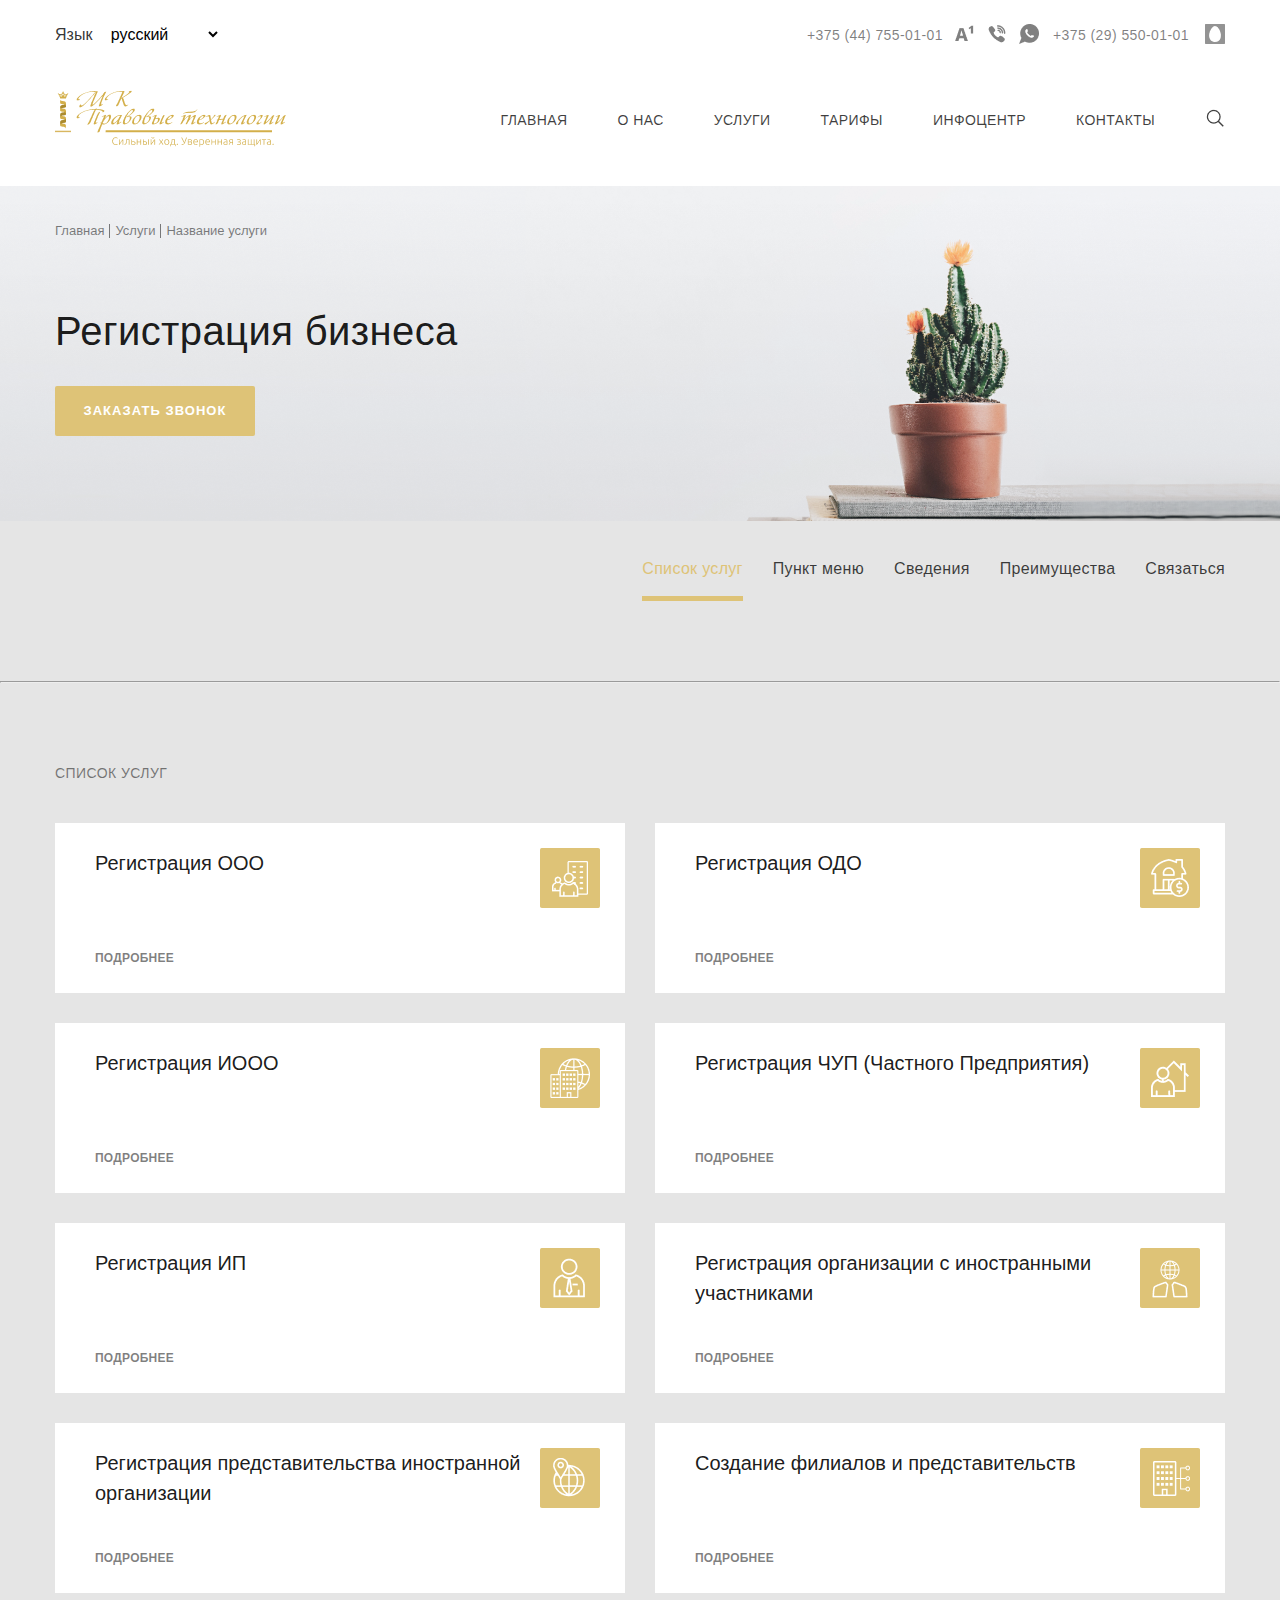
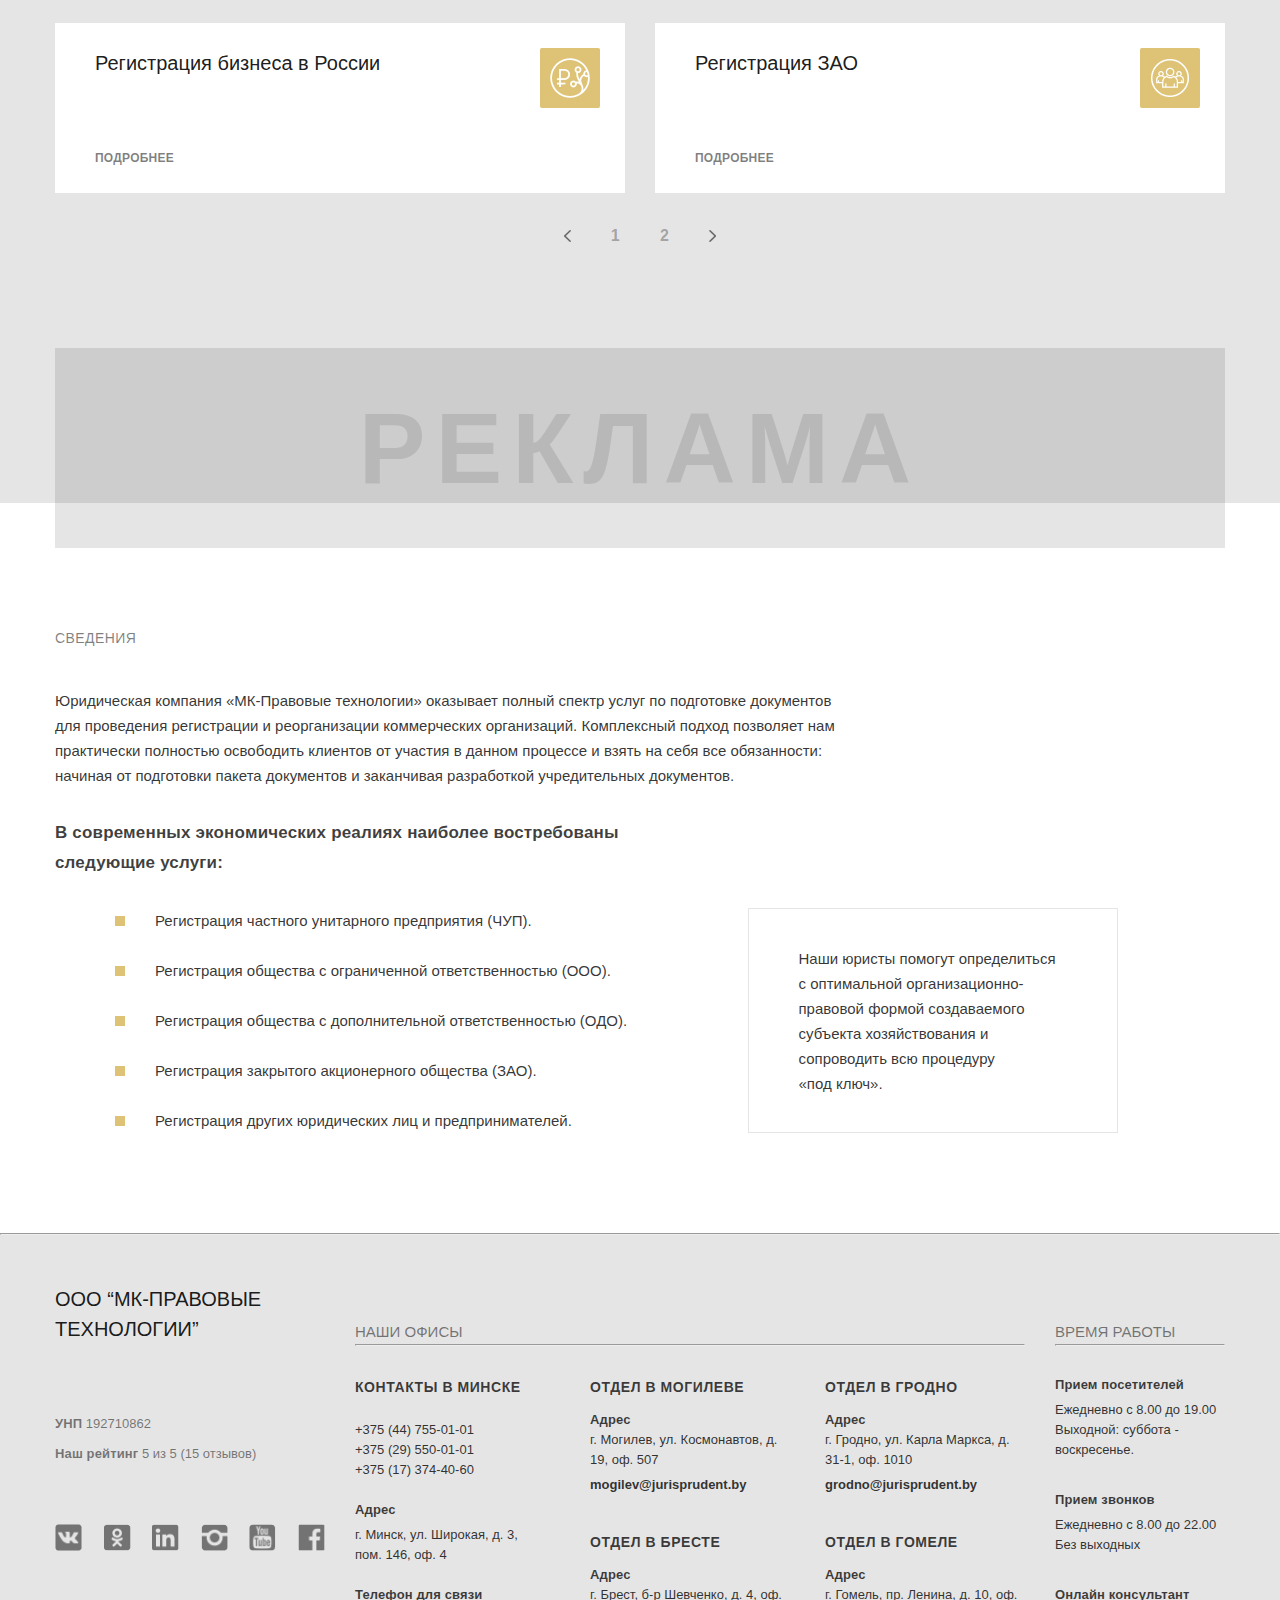
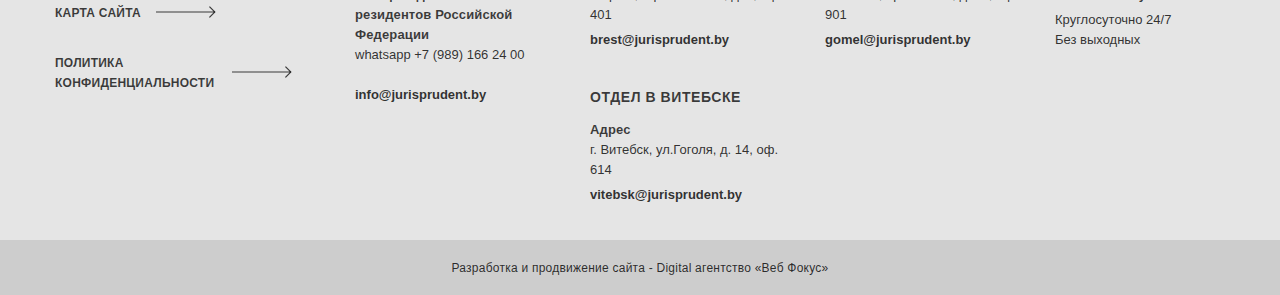
==== business_registration.html @ ceb70138 "feat: add information" ====
<!DOCTYPE html>
<html lang="ru">

<head>
    <meta charset="UTF-8">
    <meta name="viewport" content="width=device-width, initial-scale=1.0">
    <title>Document</title>
    <link rel="stylesheet" href="./styles/style.css">
</head>

<body>
    <header class="header">
        <div class="container">
            <div class="header_links">
                <div class="header_links_language">
                    <label class="label_select_language" for="select_language_list">Язык </label>
                    <select class="select_language_list" id="select_language" name="select_language">
                        <option class="select_language_item" value="russian">русский</option>
                        <option class="select_language_item" value="inglish">английский</option>
                    </select>
                </div>
                <div class="header_links_social">
                    <div class="phone_links first_phone">
                        <a class="phone_links_number" href="tel:+375-44-755-01-01">+375 (44) 755-01-01</a>
                        <a class="phone_links_a1" href="tel:+375-44-755-01-01">
                            <img class="phone_links_img" src="./assets/img/a1.png" alt="A1">
                        </a>
                        <a class="phone_links_viber" href="viber://add?number=+375-44-755-01-01">
                            <img class="phone_links_img" src="./assets/img/viber.png" alt="Viber">
                        </a>
                        <a class="phone_links_whatsapp" href="whatsapp://send?phone=+375-44-755-01-01">
                            <img class="phone_links_img" src="./assets/img/whatsapp.png" alt="WhatsApp">
                        </a>
                    </div>
                    <div class="phone_links second_phone">
                        <a class="phone_links_number" href="tel:+375-29-550-01-01">+375 (29) 550-01-01</a>
                        <a class="phone_links_mts" href="tel:+375-29-550-01-01">
                            <img class="phone_links_img" src="./assets/img/mts.png" alt="mts">
                        </a>
                    </div>
                </div>
            </div>
            <div class="header_menu">
                <div class="header_menu_logo">
                    <img src="./assets/img/logo.png" alt="MK Правовые технологии. Сильный уход. Уверенная защита">
                </div>
                <div class="header_menu_links">
                    <ul class="header_menu_list">
                        <li class="header_menu_item">
                            <a href="#">главная</a>
                        </li>
                        <li class="header_menu_item">
                            <a href="#">о нас</a>
                        </li>
                        <li class="header_menu_item">
                            <a href="#">услуги</a>
                        </li>
                        <li class="header_menu_item">
                            <a href="#">тарифы</a>
                        </li>
                        <li class="header_menu_item">
                            <a href="#">инфоцентр</a>
                        </li>
                        <li class="header_menu_item">
                            <a href="#">контакты</a>
                        </li>
                        <li class="header_menu_item" id="search">
                            <img src="./assets/img/search.png" alt="search">
                        </li>
                    </ul>
                </div>
            </div>
        </div>
    </header> <!-- /header -->

    <div class="main">
        <div class="container">
            <ul class="breadcrumb_list">
                <li class="breadcrumb_item">
                    Главная
                </li>
                <li class="breadcrumb_item">
                    Услуги
                </li>
                <li class="breadcrumb_item">
                    Название услуги
                </li>
            </ul>
            <h2 class="main_head">
                Регистрация бизнеса
            </h2>
            <button class="main_button">
                Заказать звонок
            </button>
        </div> <!-- /container -->
    </div> <!-- /main -->

    <div class="container">
        <ul class="nav_list">
            <li class="nav_item nav_item_active">Список услуг</li>
            <li class="nav_item">Пункт меню</li>
            <li class="nav_item">Сведения</li>
            <li class="nav_item">Преимущества</li>
            <li class="nav_item">Связаться</li>
        </ul>
    </div> <!-- /container -->

    <hr class="nav_line">

    <div class="container">
        <div class="registration_services">
            <h5 class="registration_services_head">список услуг</h5>
            <div class="registration_services_pages">
                <div class="registration_services_page">
                    <div class="registration_services_card">
                        <div class="registration_services_card_info">
                            <h5 class="registration_services_card_name">Регистрация ООО</h5>
                            <a class="registration_services_card_link" href="#">Подробнее</a>
                        </div>
                        <div class="registration_services_card_img">
                            <img src="./assets/img/registration_ooo.png" alt="LLC registration">
                        </div>
                    </div>

                    <div class="registration_services_card">
                        <div class="registration_services_card_info">
                            <h5 class="registration_services_card_name">Регистрация ОДО</h5>
                            <a class="registration_services_card_link" href="#">Подробнее</a>
                        </div>
                        <div class="registration_services_card_img">
                            <img src="./assets/img/registration_odo.png" alt="Registration of ALC">
                        </div>
                    </div>

                    <div class="registration_services_card">
                        <div class="registration_services_card_info">
                            <h5 class="registration_services_card_name">Регистрация ИООО</h5>
                            <a class="registration_services_card_link" href="#">Подробнее</a>
                        </div>
                        <div class="registration_services_card_img">
                            <img src="./assets/img/registration_iooo.png" alt="Registration of PSI">
                        </div>
                    </div>

                    <div class="registration_services_card">
                        <div class="registration_services_card_info">
                            <h5 class="registration_services_card_name">Регистрация ЧУП (Частного Предприятия)</h5>
                            <a class="registration_services_card_link" href="#">Подробнее</a>
                        </div>
                        <div class="registration_services_card_img">
                            <img src="./assets/img/registration_chup.png"
                                alt="Registration of a private unitary enterprise">
                        </div>
                    </div>

                    <div class="registration_services_card">
                        <div class="registration_services_card_info">
                            <h5 class="registration_services_card_name">Регистрация ИП</h5>
                            <a class="registration_services_card_link" href="#">Подробнее</a>
                        </div>
                        <div class="registration_services_card_img">
                            <img src="./assets/img/registration_ip.png" alt="IP registration">
                        </div>
                    </div>

                    <div class="registration_services_card">
                        <div class="registration_services_card_info">
                            <h5 class="registration_services_card_name">Регистрация организации с иностранными
                                участниками</h5>
                            <a class="registration_services_card_link" href="#">Подробнее</a>
                        </div>
                        <div class="registration_services_card_img">
                            <img src="./assets/img/registration_oiu.png"
                                alt="Registration of an organization with foreign participants">
                        </div>
                    </div>

                    <div class="registration_services_card">
                        <div class="registration_services_card_info">
                            <h5 class="registration_services_card_name">Регистрация представительства иностранной
                                организации</h5>
                            <a class="registration_services_card_link" href="#">Подробнее</a>
                        </div>
                        <div class="registration_services_card_img">
                            <img src="./assets/img/registration_pio.png"
                                alt="Registration of a representative office of a foreign organization">
                        </div>
                    </div>

                    <div class="registration_services_card">
                        <div class="registration_services_card_info">
                            <h5 class="registration_services_card_name">Создание филиалов и представительств</h5>
                            <a class="registration_services_card_link" href="#">Подробнее</a>
                        </div>
                        <div class="registration_services_card_img">
                            <img src="./assets/img/registration_fp.png"
                                alt="Creation of branches and representative offices">
                        </div>
                    </div>

                    <div class="registration_services_card">
                        <div class="registration_services_card_info">
                            <h5 class="registration_services_card_name">Регистрация бизнеса в России</h5>
                            <a class="registration_services_card_link" href="#">Подробнее</a>
                        </div>
                        <div class="registration_services_card_img">
                            <img src="./assets/img/registration_br.png" alt="Business registration in Russia">
                        </div>
                    </div>

                    <div class="registration_services_card">
                        <div class="registration_services_card_info">
                            <h5 class="registration_services_card_name">Регистрация ЗАО</h5>
                            <a class="registration_services_card_link" href="#">Подробнее</a>
                        </div>
                        <div class="registration_services_card_img">
                            <img src="./assets/img/registration_zao.png" alt="Registration of JSC">
                        </div>
                    </div>
                </div> <!-- /registration_services_page -->
            </div> <!-- /registration_services_pages -->

            <div class="registration_services_page_numbers">
                <div class="registration_services_page_arrow_left"></div>
                <ul class="registration_services_page_numbers_list">
                    <li class="registration_services_page_numbers_item">1</li>
                    <li class="registration_services_page_numbers_item">2</li>
                </ul>
                <div class="registration_services_page_arrow_right"></div>
            </div>
        </div> <!-- /registration_services -->

        <div class="commercial">
            Реклама
        </div>
    </div> <!-- /container -->

    <div class="information">
        <div class="container">
            <h5 class="information_head">Сведения</h5>
            <p class="information_text">
                Юридическая компания «МК-Правовые технологии» оказывает полный спектр услуг по подготовке документов для
                проведения регистрации и реорганизации коммерческих организаций. Комплексный подход позволяет нам
                практически полностью освободить клиентов от участия в данном процессе и взять на себя все обязанности:
                начиная от подготовки пакета документов и заканчивая разработкой учредительных документов.
            </p>

            <div class="information_info">
                <div class="information_services">
                    <h5 class="information_services_head">
                        В современных экономических реалиях наиболее востребованы следующие услуги:
                    </h5>
                    <ul class="information_services_list">
                        <li class="information_services_item">
                            Регистрация частного унитарного предприятия (ЧУП).
                        </li>
                        <li class="information_services_item">
                            Регистрация общества с ограниченной ответственностью (ООО).
                        </li>
                        <li class="information_services_item">
                            Регистрация общества с дополнительной ответственностью (ОДО).
                        </li>
                        <li class="information_services_item">
                            Регистрация закрытого акционерного общества (ЗАО).
                        </li>
                        <li class="information_services_item">
                            Регистрация других юридических лиц и предпринимателей.
                        </li>
                    </ul>
                </div>
                <div class="information_card">
                    <div class="information_card_border">
                        <p class="information_card_text">
                            Наши юристы помогут определиться с оптимальной организационно-
                            правовой формой создаваемого субъекта хозяйствования и сопроводить всю процедуру
                            «под&nbsp;ключ».
                        </p>
                    </div>
                </div>
            </div>

        </div> <!-- /container -->
    </div> <!-- /information -->











    <hr class="footer_line">

    <div class="container">
        <footer class="footer">
            <div class="footer_links">
                <h5 class="footer_links_head">ООО “МК-ПРАВОВЫЕ ТЕХНОЛОГИИ”</h5>
                <p class="footer_links_unp">
                    <span class="footer_links_unp_bold"><b>УНП</b></span>
                    192710862
                </p>
                <p class="footer_links_rating">
                    <span class="footer_links_rating_bold"><b>Наш рейтинг</b></span>
                    5 из 5 (15 отзывов)
                </p>
                <div class="footer_links_social">
                    <a class="footer_social_link" href="#">
                        <img src="./assets/img/vk.png" alt="VK.com">
                    </a>
                    <a class="footer_social_link" href="#">
                        <img src="./assets/img/odnokl.png" alt="OK.ru">
                    </a>
                    <a class="footer_social_link" href="#">
                        <img src="./assets/img/in.png" alt="linkedin.com">
                    </a>
                    <a class="footer_social_link" href="#">
                        <img src="./assets/img/instagr.png" alt="instagram.com">
                    </a>
                    <a class="footer_social_link" href="#">
                        <img src="./assets/img/youtube.png" alt="youtube.com">
                    </a>
                    <a class="footer_social_link" href="#">
                        <img src="./assets/img/facebook.png" alt="facebook.com">
                    </a>
                </div>
                <a class="footer_links_map">
                    <p class="footer_links_map_text">
                        <b>Карта сайта</b>
                    </p>
                    <div class="footer_links_map_arrow">
                        <img src="./assets/img/arrow.png" alt="arrow">
                    </div>
                </a>
                <a class="footer_links_politics">
                    <p class="footer_links_politics_text">
                        <b>Политика конфиденциальности</b>
                    </p>
                    <div class="footer_links_politics_arrow">
                        <img src="./assets/img/arrow.png" alt="arrow">
                    </div>
                </a>
            </div>

            <div class="footer_office">
                <h5 class="footer_office_head">
                    Наши офисы
                </h5>
                <hr class="footer_office_line">
                <div class="footer_offices">
                    <div class="footer_office_main">
                        <p class="footer_office_main_contact">
                            <b>Контакты в Минске</b>
                        </p>
                        <p class="footer_office_main_phone">
                            +375 (44) 755-01-01
                        </p>
                        <p class="footer_office_main_phone">
                            +375 (29) 550-01-01
                        </p>
                        <p class="footer_office_main_phone">
                            +375 (17) 374-40-60
                        </p>
                        <p class="footer_office_address_name">
                            <b>Адрес</b>
                        </p>
                        <p class="footer_office_address">
                            г. Минск, ул. Широкая, д. 3, пом. 146, оф. 4
                        </p>
                        <p class="footer_office_phone_for_residents">
                            <b>Телефон для связи резидентов Российской Федерации</b>
                        </p>
                        <p class="footer_office_phone_for_residents_number">
                            whatsapp +7 (989) 166 24 00
                        </p>
                        <p class="footer_office_email">
                            <b>info@jurisprudent.by</b>
                        </p>
                    </div>

                    <div class="footer_office_secondary_column">
                        <div class="footer_office_secondary_card">
                            <h5 class="footer_office_secondary_name">
                                <b>Отдел в Могилеве</b>
                            </h5>
                            <p class="footer_office_secondary_address_name">
                                <b>Адрес</b>
                            </p>
                            <p class="footer_office_secondary_address">
                                г. Могилев, ул. Космонавтов, д. 19, оф. 507
                            </p>
                            <p class="footer_office_secondary_email">
                                <b>mogilev@jurisprudent.by</b>
                            </p>
                        </div>

                        <div class="footer_office_secondary_card">
                            <h5 class="footer_office_secondary_name">
                                <b>Отдел в Бресте</b>
                            </h5>
                            <p class="footer_office_secondary_address_name">
                                <b>Адрес</b>
                            </p>
                            <p class="footer_office_secondary_address">
                                г. Брест, б-р Шевченко, д. 4, оф. 401
                            </p>
                            <p class="footer_office_secondary_email">
                                <b>brest@jurisprudent.by</b>
                            </p>
                        </div>

                        <div class="footer_office_secondary_card">
                            <h5 class="footer_office_secondary_name">
                                <b>Отдел в Витебске</b>
                            </h5>
                            <p class="footer_office_secondary_address_name">
                                <b>Адрес</b>
                            </p>
                            <p class="footer_office_secondary_address">
                                г. Витебск, ул.Гоголя, д. 14, оф. 614
                            </p>
                            <p class="footer_office_secondary_email">
                                <b>vitebsk@jurisprudent.by</b>
                            </p>
                        </div>
                    </div>

                    <div class="footer_office_secondary_column">
                        <div class="footer_office_secondary_card">
                            <h5 class="footer_office_secondary_name">
                                <b>Отдел в Гродно</b>
                            </h5>
                            <p class="footer_office_secondary_address_name">
                                <b>Адрес</b>
                            </p>
                            <p class="footer_office_secondary_address">
                                г. Гродно, ул. Карла Маркса, д. 31-1, оф. 1010
                            </p>
                            <p class="footer_office_secondary_email">
                                <b>grodno@jurisprudent.by</b>
                            </p>
                        </div>

                        <div class="footer_office_secondary_card">
                            <h5 class="footer_office_secondary_name">
                                <b>Отдел в Гомеле</b>
                            </h5>
                            <p class="footer_office_secondary_address_name">
                                <b>Адрес</b>
                            </p>
                            <p class="footer_office_secondary_address">
                                г. Гомель, пр. Ленина, д. 10, оф. 901
                            </p>
                            <p class="footer_office_secondary_email">
                                <b>gomel@jurisprudent.by</b>
                            </p>
                        </div>
                    </div>
                </div>
            </div>

            <div class="footer_time">
                <h5 class="footer_time_head">
                    Время работы
                </h5>
                <hr class="footer_time_line">

                <div class="footer_time_card">
                    <p class="footer_time_heading">
                        <b>Прием посетителей</b>
                    </p>
                    <p class="footer_time_text">
                        Ежедневно с 8.00 до 19.00
                    </p>
                    <p class="footer_time_text">
                        Выходной: суббота - воскресенье.
                    </p>
                </div>


                <div class="footer_time_card">
                    <p class="footer_time_heading">
                        <b>Прием звонков</b>
                    </p>
                    <p class="footer_time_text">
                        Ежедневно с 8.00 до 22.00
                    </p>
                    <p class="footer_time_text">
                        Без выходных
                    </p>
                </div>


                <div class="footer_time_card">
                    <p class="footer_time_heading">
                        <b>Онлайн консультант</b>
                    </p>
                    <p class="footer_time_text">
                        Круглосуточно 24/7
                    </p>
                    <p class="footer_time_text">
                        Без выходных
                    </p>
                </div>

            </div>
        </footer> <!-- /footer -->
    </div> <!-- /container -->

    <div class="banner">
        <h5 class="banner_text">
            Разработка и продвижение сайта - Digital агентство «Веб Фокус»
        </h5>
    </div>



</body>

</html>
---- styles/style.css ----
@use './font';
* {
  -webkit-box-sizing: border-box;
          box-sizing: border-box;
  margin: 0;
  padding: 0;
}

html,
body {
  position: relative;
  width: 100%;
  height: 100%;
  margin: 0;
  padding: 0;
  font-size: 10px;
  font-family: "Lato_Regular", sans-serif;
  color: rgba(0, 0, 0, 0.8);
  background-color: #E5E5E5;
}

button {
  border-radius: 2px;
  border: 0;
  outline: 0;
  text-transform: uppercase;
  cursor: pointer;
}

.container {
  position: relative;
  max-width: 1170px;
  width: 100%;
  margin: 0 auto;
}

.header {
  display: -webkit-box;
  display: -ms-flexbox;
  display: flex;
  width: 100%;
  padding: 15px 0;
  -ms-flex-wrap: wrap;
      flex-wrap: wrap;
  background-color: #FFFFFF;
}

.header_links,
.header_menu {
  display: -webkit-box;
  display: -ms-flexbox;
  display: flex;
  width: 100%;
  -webkit-box-align: center;
      -ms-flex-align: center;
          align-items: center;
  -webkit-box-pack: justify;
      -ms-flex-pack: justify;
          justify-content: space-between;
}

.header_links {
  margin-bottom: 35px;
}

.header_menu {
  margin-bottom: 20px;
}

.header_links_language {
  font-family: "Source_Sans_Pro_Light", sans-serif;
  font-size: 16px;
  font-style: normal;
  font-weight: 300;
  line-height: 20px;
  letter-spacing: 0em;
  text-align: left;
}

.select_language_list,
.select_language_item {
  padding: 10px;
  font-family: "Source_Sans_Pro_Regular", sans-serif;
  font-size: 16px;
  font-style: normal;
  font-weight: 400;
  line-height: 20px;
  letter-spacing: 0em;
  text-align: left;
  border: 0;
  outline: 0;
  background-color: transparent;
}

.header_links_social,
.phone_links {
  display: -webkit-box;
  display: -ms-flexbox;
  display: flex;
  -webkit-box-align: center;
      -ms-flex-align: center;
          align-items: center;
}

.first_phone {
  width: 232px;
  display: -webkit-box;
  display: -ms-flexbox;
  display: flex;
  -webkit-box-orient: horizontal;
  -webkit-box-direction: normal;
      -ms-flex-direction: row;
          flex-direction: row;
  -webkit-box-align: center;
      -ms-flex-align: center;
          align-items: center;
  -webkit-box-pack: justify;
      -ms-flex-pack: justify;
          justify-content: space-between;
  margin-right: 14px;
}

.second_phone {
  display: -webkit-box;
  display: -ms-flexbox;
  display: flex;
  -webkit-box-orient: horizontal;
  -webkit-box-direction: normal;
      -ms-flex-direction: row;
          flex-direction: row;
  width: 172px;
  -webkit-box-align: center;
      -ms-flex-align: center;
          align-items: center;
  -webkit-box-pack: justify;
      -ms-flex-pack: justify;
          justify-content: space-between;
}

.phone_links_number {
  font-family: "Commissioner_Regular", sans-serif;
  font-size: 14px;
  font-style: normal;
  font-weight: 400;
  line-height: 20px;
  letter-spacing: 0.03em;
  text-align: center;
  color: rgba(0, 0, 0, 0.5);
  text-decoration: none;
}

.header_menu_list {
  display: -webkit-box;
  display: -ms-flexbox;
  display: flex;
  -webkit-box-align: center;
      -ms-flex-align: center;
          align-items: center;
}

.header_menu_item {
  margin-left: 50px;
  list-style-type: none;
  font-family: "Commissioner_Regular", sans-serif;
  font-size: 14px;
  font-style: normal;
  font-weight: 500;
  line-height: 20px;
  letter-spacing: 0.03em;
  text-align: left;
  text-transform: uppercase;
  color: rgba(0, 0, 0, 0.75);
  cursor: pointer;
}

.header_menu_item a {
  color: rgba(0, 0, 0, 0.75);
  text-decoration: none;
}

.main_slider {
  position: absolute;
  width: 100%;
  height: 650px;
  left: 0px;
  top: 150px;
  background-image: url("./../assets/img/slide_1.png");
  background-position: center center;
  background-repeat: no-repeat no-repeat;
  background-size: auto;
}

.main_slider .container {
  height: 100%;
}

.main_slider_content {
  display: -webkit-box;
  display: -ms-flexbox;
  display: flex;
  width: 50%;
  height: 100%;
  margin-top: -43px;
  -webkit-box-orient: vertical;
  -webkit-box-direction: normal;
      -ms-flex-direction: column;
          flex-direction: column;
  -ms-flex-item-align: self-start;
      align-self: self-start;
  -webkit-box-align: start;
      -ms-flex-align: start;
          align-items: flex-start;
  -webkit-box-pack: center;
      -ms-flex-pack: center;
          justify-content: center;
}

.main_slider_head {
  margin-bottom: 20px;
  font-family: "Commissioner_Regular", sans-serif;
  font-size: 40px;
  font-style: normal;
  font-weight: 400;
  line-height: 50px;
  letter-spacing: 0.01em;
  text-align: left;
  color: rgba(0, 0, 0, 0.9);
}

.main_slider_title {
  margin-bottom: 50px;
  font-family: "Lato_Light", sans-serif;
  font-size: 15px;
  font-style: normal;
  font-weight: 300;
  line-height: 25px;
  letter-spacing: 0em;
  text-align: left;
  color: rgba(0, 0, 0, 0.8);
}

.main_slider_button {
  width: 200px;
  height: 45px;
  font-family: "Commissioner_Bold", sans-serif;
  font-size: 13px;
  font-style: normal;
  font-weight: 700;
  line-height: 30px;
  letter-spacing: 0.08em;
  text-align: center;
  color: #FFFFFF;
  text-transform: uppercase;
  border-radius: 2px;
  border: 0;
  outline: 0;
  background-color: #DEC377;
  cursor: pointer;
}

.main_slider_arrow_left {
  position: absolute;
  top: auto;
  right: auto;
  bottom: 121px;
  left: 24px;
}

.main_slider_arrow_right {
  position: absolute;
  top: auto;
  right: auto;
  bottom: 121px;
  left: 85px;
}

.features {
  display: -webkit-box;
  display: -ms-flexbox;
  display: flex;
  margin-top: 560px;
  -webkit-box-pack: justify;
      -ms-flex-pack: justify;
          justify-content: space-between;
}

.features_card {
  display: -webkit-box;
  display: -ms-flexbox;
  display: flex;
  width: 270px;
  height: 285px;
  margin: 30px 0px;
  padding: 40px 0px 0px 0px;
  -webkit-box-orient: vertical;
  -webkit-box-direction: normal;
      -ms-flex-direction: column;
          flex-direction: column;
  -webkit-box-align: center;
      -ms-flex-align: center;
          align-items: center;
  -webkit-box-flex: 0;
      -ms-flex: none;
          flex: none;
  -webkit-box-ordinal-group: 1;
      -ms-flex-order: 0;
          order: 0;
  -ms-flex-item-align: start;
      align-self: flex-start;
  -ms-flex-positive: 0;
      flex-grow: 0;
  background: #FFFFFF;
  -webkit-box-shadow: 0px 4px 20px rgba(0, 0, 0, 0.08);
          box-shadow: 0px 4px 20px rgba(0, 0, 0, 0.08);
  z-index: 2;
}

.features_card_img {
  display: -webkit-box;
  display: -ms-flexbox;
  display: flex;
  width: 120px;
  height: 120px;
  margin-bottom: 25px;
  -webkit-box-align: center;
      -ms-flex-align: center;
          align-items: center;
  -webkit-box-pack: center;
      -ms-flex-pack: center;
          justify-content: center;
  border-radius: 100%;
  border: 3px solid rgba(0, 0, 0, 0.1);
}

.features_card_img img {
  width: 60px;
  height: 60px;
}

.features_card_title {
  width: 230px;
  font-family: "Lato_Regular", sans-serif;
  font-size: 16px;
  font-style: normal;
  font-weight: 400;
  line-height: 25px;
  letter-spacing: 0.02em;
  text-align: center;
  color: rgba(0, 0, 0, 0.75);
}

.legal_support_business {
  margin-top: 100px;
  padding: 50px 0 35px 70px;
  background-color: #FFFFFF;
  background-image: url("./../assets/img/technology.png");
  background-position: center right;
  background-repeat: no-repeat no-repeat;
  background-size: auto;
}

.legal_support_business_context {
  display: -webkit-box;
  display: -ms-flexbox;
  display: flex;
  -webkit-box-orient: vertical;
  -webkit-box-direction: normal;
      -ms-flex-direction: column;
          flex-direction: column;
}

.legal_support_business_head {
  width: 540px;
  font-family: "Commissioner_Regular", sans-serif;
  font-size: 28px;
  font-style: normal;
  font-weight: 400;
  line-height: 40px;
  letter-spacing: 0.03em;
  text-align: left;
  color: rgba(0, 0, 0, 0.9);
}

.legal_support_business_text {
  width: 451px;
  font-family: "Lato_Light", sans-serif;
  font-size: 15px;
  font-style: normal;
  font-weight: 300;
  line-height: 25px;
  letter-spacing: 0em;
  text-align: left;
  color: rgba(0, 0, 0, 0.8);
}

.activities {
  display: -webkit-box;
  display: -ms-flexbox;
  display: flex;
  margin-top: 100px;
  -webkit-box-orient: vertical;
  -webkit-box-direction: normal;
      -ms-flex-direction: column;
          flex-direction: column;
  -webkit-box-align: start;
      -ms-flex-align: start;
          align-items: flex-start;
}

.activities_head {
  margin-bottom: 35px;
  font-family: "Commissioner_Regular", sans-serif;
  font-size: 28px;
  font-style: normal;
  font-weight: 400;
  line-height: 40px;
  letter-spacing: 0.03em;
  text-align: left;
  color: rgba(0, 0, 0, 0.9);
}

.activities_cards {
  display: -webkit-box;
  display: -ms-flexbox;
  display: flex;
  -webkit-box-orient: horizontal;
  -webkit-box-direction: normal;
      -ms-flex-direction: row;
          flex-direction: row;
  -ms-flex-wrap: wrap;
      flex-wrap: wrap;
  -webkit-box-pack: justify;
      -ms-flex-pack: justify;
          justify-content: space-between;
}

.activities_card {
  display: -webkit-box;
  display: -ms-flexbox;
  display: flex;
  width: 370px;
  height: 140px;
  margin-bottom: 30px;
  padding: 25px 15px 25px 40px;
  -webkit-box-orient: horizontal;
  -webkit-box-direction: normal;
      -ms-flex-direction: row;
          flex-direction: row;
  -webkit-box-pack: justify;
      -ms-flex-pack: justify;
          justify-content: space-between;
  background-color: #FFFFFF;
}

.activities_card_content {
  display: -webkit-box;
  display: -ms-flexbox;
  display: flex;
  -webkit-box-orient: vertical;
  -webkit-box-direction: normal;
      -ms-flex-direction: column;
          flex-direction: column;
  -webkit-box-pack: justify;
      -ms-flex-pack: justify;
          justify-content: space-between;
}

.activities_card_name {
  width: 180px;
  font-family: "Commissioner_Regular", sans-serif;
  font-size: 20px;
  font-style: normal;
  font-weight: 400;
  line-height: 30px;
  letter-spacing: 0em;
  text-align: left;
  color: rgba(0, 0, 0, 0.9);
}

.activities_card_link {
  font-family: "Lato_Regular", sans-serif;
  font-size: 12px;
  font-style: normal;
  font-weight: 600;
  line-height: 20px;
  letter-spacing: 0.02em;
  text-align: left;
  color: rgba(0, 0, 0, 0.5);
  text-decoration: none;
  text-transform: uppercase;
}

.activities_card_img {
  display: -webkit-box;
  display: -ms-flexbox;
  display: flex;
  height: 80px;
  width: 80px;
  margin-left: -10px;
  margin-top: -10px;
  -webkit-box-pack: center;
      -ms-flex-pack: center;
          justify-content: center;
  -webkit-box-align: center;
      -ms-flex-align: center;
          align-items: center;
  border-radius: 100%;
  border: 1px solid rgba(0, 0, 0, 0.1);
}

.activities_button {
  width: 200px;
  height: 45px;
  margin-top: 10px;
  font-family: "Commissioner_Bold", sans-serif;
  font-size: 13px;
  font-style: normal;
  font-weight: 700;
  line-height: 30px;
  letter-spacing: 0.08em;
  text-align: center;
  color: #FFFFFF;
  background-color: #DEC377;
}

.activities_description {
  display: -webkit-box;
  display: -ms-flexbox;
  display: flex;
  margin-top: 100px;
}

.activities_description_head {
  display: -webkit-box;
  display: -ms-flexbox;
  display: flex;
  width: 370px;
  height: 100%;
  margin-right: 30px;
  -webkit-box-orient: horizontal;
  -webkit-box-direction: normal;
      -ms-flex-direction: row;
          flex-direction: row;
  -ms-flex-negative: 0;
      flex-shrink: 0;
}

.activities_description_head h2 {
  font-family: "Commissioner_Regular", sans-serif;
  font-size: 28px;
  font-style: normal;
  font-weight: 400;
  line-height: 40px;
  letter-spacing: 0.03em;
  text-align: left;
  color: rgba(0, 0, 0, 0.9);
}

.activities_description_text {
  display: -webkit-box;
  display: -ms-flexbox;
  display: flex;
  -ms-flex-wrap: wrap;
      flex-wrap: wrap;
  -webkit-box-orient: vertical;
  -webkit-box-direction: normal;
      -ms-flex-direction: column;
          flex-direction: column;
}

.activities_description_text p {
  font-family: "Lato_Light", sans-serif;
  font-size: 15px;
  font-style: normal;
  font-weight: 300;
  line-height: 25px;
  letter-spacing: 0em;
  text-align: left;
  color: rgba(0, 0, 0, 0.8);
}

.activities_slider {
  position: relative;
  width: 100%;
  height: 560px;
  margin-top: 60px;
}

.activities_slider_img {
  width: 100%;
  height: 100%;
}

.activities_slider_arrow_left,
.activities_slider_arrow_right {
  position: absolute;
  top: 265px;
  bottom: auto;
}

.activities_slider_arrow_left {
  left: -35px;
  right: auto;
}

.activities_slider_arrow_right {
  right: -35px;
  left: auto;
}

.review {
  display: -webkit-box;
  display: -ms-flexbox;
  display: flex;
  width: 100%;
  margin-top: -110px;
  padding-top: 210px;
  -webkit-box-orient: vertical;
  -webkit-box-direction: normal;
      -ms-flex-direction: column;
          flex-direction: column;
  -webkit-box-align: start;
      -ms-flex-align: start;
          align-items: flex-start;
  background-color: #FFFFFF;
}

.review_head {
  margin-bottom: 35px;
  font-family: "Commissioner_Regular", sans-serif;
  font-size: 28px;
  font-style: normal;
  font-weight: 400;
  line-height: 40px;
  letter-spacing: 0.03em;
  text-align: left;
  color: rgba(0, 0, 0, 0.9);
}

.review_slider {
  width: 100%;
  height: 585px;
  margin-bottom: 30px;
}

.review_slide {
  width: 100%;
  height: 100%;
}

.review_card {
  display: -webkit-box;
  display: -ms-flexbox;
  display: flex;
  width: 570px;
  height: 585px;
  margin-bottom: 30px;
  padding: 140px 50px 0 50px;
  -webkit-box-orient: vertical;
  -webkit-box-direction: normal;
      -ms-flex-direction: column;
          flex-direction: column;
  background: #FFFFFF;
  background-image: url(./../assets/img/review.png);
  background-position: center top;
  background-repeat: no-repeat no-repeat;
  background-size: auto;
  -webkit-box-shadow: 0px 4px 20px rgba(0, 0, 0, 0.08);
          box-shadow: 0px 4px 20px rgba(0, 0, 0, 0.08);
}

.review_card_position {
  font-family: "Lato_Regular", sans-serif;
  font-size: 15px;
  font-style: normal;
  font-weight: 400;
  line-height: 25px;
  letter-spacing: 0em;
  text-align: left;
  color: rgba(0, 0, 0, 0.5);
}

.review_card_name {
  margin-bottom: 20px;
  font-family: "Commissioner_Bold", sans-serif;
  font-size: 26px;
  font-style: normal;
  font-weight: 700;
  line-height: 40px;
  letter-spacing: 0.01em;
  text-align: left;
  color: #DEC377;
}

.review_card_text {
  margin-bottom: 25px;
  font-family: "Lato_Light", sans-serif;
  font-size: 14px;
  font-style: normal;
  font-weight: 300;
  line-height: 25px;
  letter-spacing: 0.01em;
  text-align: left;
  color: rgba(0, 0, 0, 0.8);
}

.review_card_link {
  font-family: "Lato_Regular", sans-serif;
  font-size: 12px;
  font-style: normal;
  font-weight: 600;
  line-height: 20px;
  letter-spacing: 0.02em;
  text-align: left;
  color: rgba(0, 0, 0, 0.5);
  text-transform: uppercase;
  text-decoration: none;
}

.review_slider_navigation {
  display: -webkit-box;
  display: -ms-flexbox;
  display: flex;
  width: 100%;
  -webkit-box-align: center;
      -ms-flex-align: center;
          align-items: center;
  -webkit-box-pack: justify;
      -ms-flex-pack: justify;
          justify-content: space-between;
}

.review_slider_navigation_all {
  width: 200px;
  height: 45px;
  font-family: "Commissioner_Bold", sans-serif;
  font-size: 13px;
  font-style: normal;
  font-weight: 700;
  line-height: 30px;
  letter-spacing: 0.08em;
  text-align: center;
  color: #FFFFFF;
  text-transform: uppercase;
  background-color: #DEC377;
}

.review_slider_navigation_list {
  display: -webkit-box;
  display: -ms-flexbox;
  display: flex;
  -webkit-box-align: center;
      -ms-flex-align: center;
          align-items: center;
  -webkit-box-pack: justify;
      -ms-flex-pack: justify;
          justify-content: space-between;
}

.review_slider_navigation_item {
  list-style-type: none;
  display: -webkit-box;
  display: -ms-flexbox;
  display: flex;
  width: 10px;
  height: 10px;
  margin: auto 5px;
  border-radius: 100%;
  background-color: rgba(0, 0, 0, 0.1);
  cursor: pointer;
}

.review_slider_navigation_item_active {
  background-color: #DEC377;
}

.review_slider_navigation_arrows {
  position: relative;
  width: 120px;
  height: 100%;
}

.review_slider_navigation_arrow_left,
.review_slider_navigation_arrow_right {
  position: absolute;
  top: 0;
  bottom: auto;
  cursor: pointer;
}

.review_slider_navigation_arrow_left {
  left: 24px;
  right: auto;
}

.review_slider_navigation_arrow_right {
  right: 24px;
  left: auto;
}

.partners {
  display: -webkit-box;
  display: -ms-flexbox;
  display: flex;
  width: 100%;
  padding: 100px 0;
  -webkit-box-orient: vertical;
  -webkit-box-direction: normal;
      -ms-flex-direction: column;
          flex-direction: column;
  background-color: #FFFFFF;
}

.partners_info {
  display: -webkit-box;
  display: -ms-flexbox;
  display: flex;
  width: 100%;
  margin-bottom: 40px;
}

.partners_info_text {
  width: 670px;
  margin-right: 100px;
  font-family: "Lato_Light", sans-serif;
  font-size: 15px;
  font-style: normal;
  font-weight: 300;
  line-height: 25px;
  letter-spacing: 0em;
  text-align: left;
  color: rgba(0, 0, 0, 0.8);
}

.partners_info_button button {
  width: 200px;
  height: 45px;
  border: 2px solid #DEC377;
  border-radius: 2px;
  color: #DEC377;
  text-transform: uppercase;
  text-align: center;
  font-family: "Commissioner_Bold", sans-serif;
  font-size: 13px;
  font-style: normal;
  font-weight: 700;
  line-height: 30px;
  letter-spacing: 0.08em;
  text-align: center;
  background-color: transparent;
}

.partners_logo {
  display: -webkit-box;
  display: -ms-flexbox;
  display: flex;
  width: 100%;
  -webkit-box-align: center;
      -ms-flex-align: center;
          align-items: center;
  -webkit-box-pack: space-evenly;
      -ms-flex-pack: space-evenly;
          justify-content: space-evenly;
  -ms-flex-wrap: wrap;
      flex-wrap: wrap;
}

.partners_logo_img {
  margin: auto 10px;
  -webkit-filter: grayscale(100%);
          filter: grayscale(100%);
}

.triangles {
  display: -webkit-box;
  display: -ms-flexbox;
  display: flex;
  width: 100%;
  margin-top: 100px;
  -webkit-box-orient: vertical;
  -webkit-box-direction: normal;
      -ms-flex-direction: column;
          flex-direction: column;
}

.triangles_two {
  display: -webkit-box;
  display: -ms-flexbox;
  display: flex;
  width: 100%;
  -webkit-box-pack: justify;
      -ms-flex-pack: justify;
          justify-content: space-between;
}

.triangles_once {
  display: -webkit-box;
  display: -ms-flexbox;
  display: flex;
  width: 100%;
}

.triangle_first_head,
.triangle_second_head,
.triangle_third_head h4 {
  margin-bottom: 15px;
  font-family: "Commissioner_Regular", sans-serif;
  font-size: 26px;
  font-style: normal;
  font-weight: 400;
  line-height: 45px;
  letter-spacing: 0em;
  text-align: left;
  color: rgba(0, 0, 0, 0.9);
}

.triangle_third_head {
  display: -webkit-box;
  display: -ms-flexbox;
  display: flex;
  width: 320px;
  margin-right: 30px;
  -ms-flex-negative: 0;
      flex-shrink: 0;
}

.triangle_first_text,
.triangle_second_text,
.triangle_third_text p {
  font-family: "Lato_Light", sans-serif;
  font-size: 15px;
  font-style: normal;
  font-weight: 300;
  line-height: 25px;
  letter-spacing: 0em;
  text-align: left;
  color: rgba(0, 0, 0, 0.8);
}

.triangle_first,
.triangle_second,
.triangle_third {
  position: relative;
  padding: 40px 50px 45px 50px;
  background-color: #FFFFFF;
}

.triangle_first,
.triangle_second {
  width: 570px;
  height: 305px;
  margin-bottom: 30px;
}

.triangle_third {
  display: -webkit-box;
  display: -ms-flexbox;
  display: flex;
  width: 100%;
  height: 185px;
}

.triangle {
  position: absolute;
  top: 0;
  right: 0;
  bottom: auto;
  left: auto;
  width: 0px;
  height: 0px;
  border: 40px solid transparent;
  border-top: 40px solid #DEC377;
  border-right: 40px solid #DEC377;
}

.picture {
  width: 100%;
  height: 185px;
  margin: 100px auto 80px auto;
  background-image: url("./../assets/img/picture.png");
  background-position: center center;
  background-repeat: no-repeat no-repeat;
  background-size: auto;
}

.service_list {
  display: -webkit-box;
  display: -ms-flexbox;
  display: flex;
  width: 100%;
  margin-bottom: 100px;
  -webkit-box-orient: vertical;
  -webkit-box-direction: normal;
      -ms-flex-direction: column;
          flex-direction: column;
}

.service_list_head {
  margin-bottom: 35px;
  font-family: "Commissioner_Regular", sans-serif;
  font-size: 28px;
  font-style: normal;
  font-weight: 400;
  line-height: 40px;
  letter-spacing: 0.03em;
  text-align: left;
  color: rgba(0, 0, 0, 0.9);
}

.service_list_cards {
  display: -webkit-box;
  display: -ms-flexbox;
  display: flex;
  -ms-flex-wrap: wrap;
      flex-wrap: wrap;
}

.service_list_card {
  position: relative;
  display: -webkit-box;
  display: -ms-flexbox;
  display: flex;
  height: 140px;
  margin-bottom: 30px;
  background-color: #FFFFFF;
}

.service_list_card:nth-child(odd) {
  margin-right: 30px;
}

.service_list_color {
  display: -webkit-box;
  display: -ms-flexbox;
  display: flex;
  width: 70px;
  height: 100%;
  margin-right: 30px;
}

#service_list_card_1 .service_list_color,
#service_list_card_2 .service_list_color,
#service_list_card_9 .service_list_color,
#service_list_card_10 .service_list_color {
  background-color: rgba(222, 195, 119, 0.4);
}

#service_list_card_1,
#service_list_card_6,
#service_list_card_9 {
  width: calc(40% - 15px);
}

#service_list_card_2,
#service_list_card_5,
#service_list_card_10 {
  width: calc(60% - 15px);
}

#service_list_card_3 .service_list_color,
#service_list_card_4 .service_list_color,
#service_list_card_7 .service_list_color,
#service_list_card_8 .service_list_color {
  background-color: rgba(222, 195, 119, 0.75);
}

#service_list_card_3,
#service_list_card_4,
#service_list_card_7,
#service_list_card_8 {
  width: calc(50% - 15px);
}

#service_list_card_5 .service_list_color,
#service_list_card_6 .service_list_color {
  background-color: #DEC377;
}

.service_list_text {
  max-width: 460px;
  margin-top: 25px;
  margin-right: 40px;
  font-family: "Commissioner_Medium", sans-serif;
  font-size: 20px;
  font-style: normal;
  font-weight: 400;
  line-height: 30px;
  letter-spacing: 0em;
  text-align: left;
  color: rgba(0, 0, 0, 0.9);
}

.service_list_link {
  position: absolute;
  top: auto;
  right: 30px;
  bottom: 25px;
  left: auto;
  font-family: "Lato_Regular", sans-serif;
  font-size: 12px;
  font-style: normal;
  font-weight: 600;
  line-height: 20px;
  letter-spacing: 0.02em;
  text-align: left;
  text-transform: uppercase;
  text-decoration: none;
  color: rgba(0, 0, 0, 0.5);
}

.service_list_all {
  display: -webkit-box;
  display: -ms-flexbox;
  display: flex;
  -webkit-box-pack: justify;
      -ms-flex-pack: justify;
          justify-content: space-between;
}

.service_list_all_text {
  width: 770px;
}

.service_list_all_text p {
  font-family: "Lato_Light", sans-serif;
  font-size: 15px;
  font-style: normal;
  font-weight: 300;
  line-height: 25px;
  letter-spacing: 0em;
  text-align: left;
  color: rgba(0, 0, 0, 0.8);
}

.service_list_all_button button {
  width: 200px;
  height: 45px;
  color: #FFFFFF;
  background-color: #DEC377;
  border-radius: 2px;
}

.confidence {
  display: -webkit-box;
  display: -ms-flexbox;
  display: flex;
  width: 100%;
  padding-top: 80px;
  background-color: #FFFFFF;
}

.confidence_card {
  display: -webkit-box;
  display: -ms-flexbox;
  display: flex;
  width: 100%;
  height: 394px;
  -webkit-box-orient: horizontal;
  -webkit-box-direction: normal;
      -ms-flex-direction: row;
          flex-direction: row;
}

.confidence_card_info {
  display: -webkit-box;
  display: -ms-flexbox;
  display: flex;
  width: 50%;
  -webkit-box-orient: vertical;
  -webkit-box-direction: normal;
      -ms-flex-direction: column;
          flex-direction: column;
}

.confidence_card_head {
  margin-bottom: 30px;
  font-family: "Commissioner_Regular", sans-serif;
  font-size: 28px;
  font-style: normal;
  font-weight: 400;
  line-height: 40px;
  letter-spacing: 0.03em;
  text-align: left;
  color: rgba(0, 0, 0, 0.9);
}

.confidence_card_text {
  width: 470px;
  font-family: "Lato_Light", sans-serif;
  font-size: 15px;
  font-style: normal;
  font-weight: 300;
  line-height: 25px;
  letter-spacing: 0em;
  text-align: left;
  color: rgba(0, 0, 0, 0.8);
}

.confidence_card_list {
  display: -webkit-box;
  display: -ms-flexbox;
  display: flex;
  width: 50%;
  -webkit-box-orient: vertical;
  -webkit-box-direction: normal;
      -ms-flex-direction: column;
          flex-direction: column;
}

.confidence_card_item {
  display: -webkit-box;
  display: -ms-flexbox;
  display: flex;
  width: 470px;
  margin-bottom: 25px;
  list-style: none;
  font-family: "Lato_Regular", sans-serif;
  font-size: 17px;
  font-style: normal;
  font-weight: 600;
  line-height: 30px;
  letter-spacing: 0.01em;
  text-align: left;
  color: rgba(0, 0, 0, 0.75);
}

.confidence_card_marker {
  display: -webkit-box;
  display: -ms-flexbox;
  display: flex;
  width: 40px;
  height: 40px;
  margin: 0 30px auto 30px;
  -webkit-box-align: center;
      -ms-flex-align: center;
          align-items: center;
  -webkit-box-pack: center;
      -ms-flex-pack: center;
          justify-content: center;
  -ms-flex-negative: 0;
      flex-shrink: 0;
  background-color: transparent;
  border: 1px solid rgba(222, 195, 119, 0.4);
  border-radius: 100%;
}

.confidence_card_marker div {
  width: 15px;
  height: 15px;
  border-radius: 100%;
  background-color: #DEC377;
}

.confidence_line {
  width: 100%;
  height: 1px;
  size: 1px;
  color: rgba(0, 0, 0, 0.1);
  -webkit-transform: matrix(1, 0, 0, -1, 0, 0);
          transform: matrix(1, 0, 0, -1, 0, 0);
}

.advantages {
  margin: 80px 0;
}

.advantages_head {
  margin-bottom: 35px;
  font-family: "Commissioner_Regular", sans-serif;
  font-size: 28px;
  font-style: normal;
  font-weight: 400;
  line-height: 40px;
  letter-spacing: 0.03em;
  text-align: left;
  color: rgba(0, 0, 0, 0.9);
}

.advantages_cards {
  display: -webkit-box;
  display: -ms-flexbox;
  display: flex;
  -webkit-box-pack: justify;
      -ms-flex-pack: justify;
          justify-content: space-between;
}

.advantages_card {
  display: -webkit-box;
  display: -ms-flexbox;
  display: flex;
  width: 270px;
  height: 335px;
  margin-bottom: 40px;
  padding: 40px 20px 40px 20px;
  -webkit-box-orient: vertical;
  -webkit-box-direction: normal;
      -ms-flex-direction: column;
          flex-direction: column;
  -webkit-box-align: center;
      -ms-flex-align: center;
          align-items: center;
  -webkit-box-pack: start;
      -ms-flex-pack: start;
          justify-content: flex-start;
  background: #FFFFFF;
  -webkit-box-shadow: 0px 4px 20px rgba(0, 0, 0, 0.08);
          box-shadow: 0px 4px 20px rgba(0, 0, 0, 0.08);
  border-radius: 5px;
}

.advantages_card_images {
  display: -webkit-box;
  display: -ms-flexbox;
  display: flex;
  width: 120px;
  height: 120px;
  margin-bottom: 25px;
  -webkit-box-align: center;
      -ms-flex-align: center;
          align-items: center;
  -webkit-box-pack: center;
      -ms-flex-pack: center;
          justify-content: center;
  -ms-flex-negative: 0;
      flex-shrink: 0;
  border-radius: 100%;
  border: 3px solid rgba(0, 0, 0, 0.1);
}

.advantages_card_images img {
  width: 60px;
  height: 60px;
}

.advantages_card_text {
  display: -webkit-box;
  display: -ms-flexbox;
  display: flex;
  width: 230px;
  -webkit-box-orient: vertical;
  -webkit-box-direction: normal;
      -ms-flex-direction: column;
          flex-direction: column;
  -webkit-box-align: center;
      -ms-flex-align: center;
          align-items: center;
  font-family: "Lato_Regular", sans-serif;
  font-size: 16px;
  font-style: normal;
  font-weight: 400;
  line-height: 25px;
  letter-spacing: 0.02em;
  text-align: center;
  color: rgba(0, 0, 0, 0.75);
}

.advantages_info {
  position: relative;
  display: -webkit-box;
  display: -ms-flexbox;
  display: flex;
  width: 100%;
  padding: 40px 0 45px 50px;
  -webkit-box-orient: horizontal;
  -webkit-box-direction: normal;
      -ms-flex-direction: row;
          flex-direction: row;
  -webkit-box-pack: start;
      -ms-flex-pack: start;
          justify-content: flex-start;
  background-color: #FFFFFF;
  -webkit-box-shadow: 0px 4px 20px rgba(0, 0, 0, 0.08);
          box-shadow: 0px 4px 20px rgba(0, 0, 0, 0.08);
}

.advantages_info_text {
  display: block;
  width: 780px;
  font-family: "Lato_Light", sans-serif;
  font-size: 15px;
  font-style: normal;
  font-weight: 300;
  line-height: 25px;
  letter-spacing: 0em;
  text-align: left;
  color: rgba(0, 0, 0, 0.8);
}

.cooperation {
  display: -webkit-box;
  display: -ms-flexbox;
  display: flex;
  -webkit-box-orient: horizontal;
  -webkit-box-direction: normal;
      -ms-flex-direction: row;
          flex-direction: row;
  width: 100%;
  margin-bottom: 100px;
  -webkit-box-pack: justify;
      -ms-flex-pack: justify;
          justify-content: space-between;
}

.cooperation_info {
  display: -webkit-box;
  display: -ms-flexbox;
  display: flex;
  width: 500px;
  -webkit-box-orient: vertical;
  -webkit-box-direction: normal;
      -ms-flex-direction: column;
          flex-direction: column;
}

.cooperation_head {
  margin-bottom: 35px;
  font-family: "Commissioner_Medium", sans-serif;
  font-size: 28px;
  font-style: normal;
  font-weight: 400;
  line-height: 40px;
  letter-spacing: 0.03em;
  text-align: left;
  color: rgba(0, 0, 0, 0.9);
}

.cooperation_list {
  display: -webkit-box;
  display: -ms-flexbox;
  display: flex;
  width: 100%;
  -webkit-box-orient: vertical;
  -webkit-box-direction: normal;
      -ms-flex-direction: column;
          flex-direction: column;
}

.cooperation_item {
  list-style: none;
  display: -webkit-box;
  display: -ms-flexbox;
  display: flex;
  margin-bottom: 35px;
  -webkit-box-orient: horizontal;
  -webkit-box-direction: normal;
      -ms-flex-direction: row;
          flex-direction: row;
  -webkit-box-align: start;
      -ms-flex-align: start;
          align-items: flex-start;
  font-family: "Lato_Regular", sans-serif;
  font-size: 15px;
  font-style: normal;
  font-weight: 400;
  line-height: 25px;
  letter-spacing: 0em;
  text-align: left;
  color: rgba(0, 0, 0, 0.8);
}

.cooperation_marker {
  display: -webkit-box;
  display: -ms-flexbox;
  display: flex;
  width: 70px;
  height: 70px;
  margin-right: 30px;
  -ms-flex-negative: 0;
      flex-shrink: 0;
  -webkit-box-align: center;
      -ms-flex-align: center;
          align-items: center;
  -webkit-box-pack: center;
      -ms-flex-pack: center;
          justify-content: center;
  font-family: "Commissioner_Regular", sans-serif;
  font-size: 22px;
  font-style: normal;
  font-weight: 800;
  line-height: 67px;
  letter-spacing: 0em;
  text-align: center;
  border-radius: 100%;
  border: 1px solid rgba(222, 195, 119, 0.75);
  color: #DEC377;
}

.cooperation_text {
  font-family: "Lato_Light", sans-serif;
  font-size: 14px;
  font-style: normal;
  font-weight: 300;
  line-height: 25px;
  letter-spacing: 0.01em;
  text-align: left;
  color: rgba(0, 0, 0, 0.8);
}

.cooperation_form {
  display: -webkit-box;
  display: -ms-flexbox;
  display: flex;
  -webkit-box-orient: vertical;
  -webkit-box-direction: normal;
      -ms-flex-direction: column;
          flex-direction: column;
  width: 570px;
  padding: 40px 50px 50px 50px;
  background-color: #FFFFFF;
}

.cooperation_form_name_label {
  font-family: "Commissioner_Medium", sans-serif;
  font-size: 13px;
  font-style: normal;
  font-weight: 500;
  line-height: 20px;
  letter-spacing: 0.01em;
  text-align: left;
  color: rgba(0, 0, 0, 0.5);
}

.cooperation_form_name {
  height: 35px;
  width: 100%;
  background-color: transparent;
  border-top: 0;
  border-right: 0;
  border-bottom: 1px solid;
  border-left: 0;
  margin-bottom: 20px;
  font-family: "Lato_Light", sans-serif;
  font-size: 15px;
  font-style: normal;
  font-weight: 300;
  line-height: 25px;
  letter-spacing: 0em;
  text-align: left;
  color: rgba(0, 0, 0, 0.5);
}

.cooperation_form_phone_label {
  font-family: "Commissioner_Medium", sans-serif;
  font-size: 13px;
  line-height: 20px;
  letter-spacing: 0.01em;
  text-align: left;
  color: rgba(0, 0, 0, 0.5);
}

.cooperation_form_phone {
  height: 35px;
  width: 100%;
  background-color: transparent;
  border-top: 0;
  border-right: 0;
  border-bottom: 1px solid;
  border-left: 0;
  margin-bottom: 20px;
  font-family: "Lato_Light", sans-serif;
  font-size: 15px;
  font-style: normal;
  font-weight: 300;
  line-height: 25px;
  letter-spacing: 0em;
  text-align: left;
  color: rgba(0, 0, 0, 0.8);
}

.cooperation_form_warning {
  margin-bottom: 30px;
  font-family: "Lato_Light", sans-serif;
  font-size: 13px;
  font-style: normal;
  font-weight: 300;
  line-height: 20px;
  letter-spacing: 0em;
  text-align: left;
  color: rgba(0, 0, 0, 0.5);
}

.cooperation_form_link {
  font-family: "Lato_Regular", sans-serif;
  font-size: 13px;
  font-style: normal;
  font-weight: 700;
  line-height: 20px;
  letter-spacing: 0em;
  text-align: left;
  color: rgba(0, 0, 0, 0.5);
  text-decoration: none;
}

.cooperation_form_button {
  height: 50px;
  font-family: "Commissioner_Bold", sans-serif;
  font-size: 13px;
  font-style: normal;
  font-weight: 700;
  line-height: 30px;
  letter-spacing: 0.08em;
  text-align: center;
  color: #FFFFFF;
  background-color: #DEC377;
  outline: none;
  border: 0;
  border-radius: 2px;
  text-transform: uppercase;
  cursor: pointer;
}

.cost {
  display: -webkit-box;
  display: -ms-flexbox;
  display: flex;
  -webkit-box-orient: vertical;
  -webkit-box-direction: normal;
      -ms-flex-direction: column;
          flex-direction: column;
  width: 670px;
  margin-bottom: 100px;
}

.cost_header {
  margin-bottom: 30px;
  font-family: "Commissioner_Regular", sans-serif;
  font-size: 28px;
  font-style: normal;
  font-weight: 400;
  line-height: 40px;
  letter-spacing: 0.03em;
  text-align: left;
  color: rgba(0, 0, 0, 0.9);
}

.cost_text {
  width: 99%;
  margin-bottom: 30px;
  font-family: "Lato_Light", sans-serif;
  font-size: 15px;
  font-style: normal;
  font-weight: 300;
  line-height: 25px;
  letter-spacing: 0em;
  text-align: left;
  color: rgba(0, 0, 0, 0.8);
}

.cost_butt {
  display: -webkit-box;
  display: -ms-flexbox;
  display: flex;
  width: 100%;
  -webkit-box-align: center;
      -ms-flex-align: center;
          align-items: center;
  -webkit-box-pack: start;
      -ms-flex-pack: start;
          justify-content: flex-start;
}

.cost_button {
  width: 200px;
  height: 45px;
  font-family: "Commissioner_Bold", sans-serif;
  font-size: 13px;
  font-style: normal;
  font-weight: 700;
  line-height: 30px;
  letter-spacing: 0.08em;
  text-align: center;
  color: #FFFFFF;
  text-transform: uppercase;
  background-color: #DEC377;
}

.footer_line {
  width: 100%;
  height: 1px;
  margin-bottom: 49px;
  size: 1px;
  color: rgba(0, 0, 0, 0.1);
}

.footer {
  display: -webkit-box;
  display: -ms-flexbox;
  display: flex;
  -webkit-box-orient: horizontal;
  -webkit-box-direction: normal;
      -ms-flex-direction: row;
          flex-direction: row;
  width: 100%;
  -webkit-box-align: start;
      -ms-flex-align: start;
          align-items: flex-start;
  -webkit-box-pack: justify;
      -ms-flex-pack: justify;
          justify-content: space-between;
}

.footer_links {
  display: -webkit-box;
  display: -ms-flexbox;
  display: flex;
  width: 270px;
  margin-right: 30px;
  -webkit-box-orient: vertical;
  -webkit-box-direction: normal;
      -ms-flex-direction: column;
          flex-direction: column;
  -webkit-box-align: start;
      -ms-flex-align: start;
          align-items: flex-start;
}

.footer_links_head {
  margin-bottom: 70px;
  font-family: "Commissioner_Regular", sans-serif;
  font-size: 20px;
  font-style: normal;
  font-weight: 400;
  line-height: 30px;
  letter-spacing: 0em;
  text-align: left;
  color: rgba(0, 0, 0, 0.9);
}

.footer_links_unp_bold {
  font-family: "Commissioner_Medium", sans-serif;
  font-size: 13px;
  font-style: normal;
  font-weight: 500;
  line-height: 20px;
  letter-spacing: 0.01em;
  text-align: left;
  color: rgba(0, 0, 0, 0.5);
  text-transform: uppercase;
}

.footer_links_unp {
  margin-bottom: 10px;
  font-family: "Lato_Light", sans-serif;
  font-size: 13px;
  font-style: normal;
  font-weight: 300;
  line-height: 20px;
  letter-spacing: 0em;
  text-align: left;
  color: rgba(0, 0, 0, 0.5);
}

.footer_links_rating_bold {
  font-family: "Commissioner_Medium", sans-serif;
  font-size: 13px;
  font-style: normal;
  font-weight: 500;
  line-height: 20px;
  letter-spacing: 0.01em;
  text-align: left;
  color: rgba(0, 0, 0, 0.5);
}

.footer_links_rating {
  margin-bottom: 60px;
  font-family: "Lato_Light", sans-serif;
  font-size: 13px;
  font-style: normal;
  font-weight: 300;
  line-height: 20px;
  letter-spacing: 0em;
  text-align: left;
  color: rgba(0, 0, 0, 0.5);
}

.footer_links_social {
  display: -webkit-box;
  display: -ms-flexbox;
  display: flex;
  -webkit-box-orient: horizontal;
  -webkit-box-direction: normal;
      -ms-flex-direction: row;
          flex-direction: row;
  width: 100%;
  -webkit-box-align: center;
      -ms-flex-align: center;
          align-items: center;
  -webkit-box-pack: justify;
      -ms-flex-pack: justify;
          justify-content: space-between;
  margin-bottom: 50px;
}

.footer_social_link img {
  width: 27px;
  height: 27px;
}

.footer_links_map {
  display: -webkit-box;
  display: -ms-flexbox;
  display: flex;
  -webkit-box-orient: horizontal;
  -webkit-box-direction: normal;
      -ms-flex-direction: row;
          flex-direction: row;
  -webkit-box-align: center;
      -ms-flex-align: center;
          align-items: center;
  -webkit-box-pack: start;
      -ms-flex-pack: start;
          justify-content: flex-start;
  margin-bottom: 30px;
}

.footer_links_map_text {
  margin-right: 15px;
  font-family: "Lato_Regular", sans-serif;
  font-size: 12px;
  font-style: normal;
  font-weight: 600;
  line-height: 20px;
  letter-spacing: 0.02em;
  text-align: left;
  color: rgba(0, 0, 0, 0.75);
  text-transform: uppercase;
  text-decoration: none;
}

.footer_links_map_arrow {
  margin-left: 0;
}

.footer_links_politics {
  display: -webkit-box;
  display: -ms-flexbox;
  display: flex;
  -webkit-box-orient: horizontal;
  -webkit-box-direction: normal;
      -ms-flex-direction: row;
          flex-direction: row;
  -webkit-box-align: center;
      -ms-flex-align: center;
          align-items: center;
  -webkit-box-pack: start;
      -ms-flex-pack: start;
          justify-content: flex-start;
}

.footer_links_politics_text {
  width: 162px;
  margin-right: 15px;
  font-family: "Lato_Regular", sans-serif;
  font-size: 12px;
  font-style: normal;
  font-weight: 600;
  line-height: 20px;
  letter-spacing: 0.02em;
  text-align: left;
  color: rgba(0, 0, 0, 0.75);
  text-transform: uppercase;
  text-decoration: none;
}

.footer_links_politics_arrow {
  margin-left: 0;
}

.footer_office {
  display: -webkit-box;
  display: -ms-flexbox;
  display: flex;
  padding-top: 35px;
  -webkit-box-orient: vertical;
  -webkit-box-direction: normal;
      -ms-flex-direction: column;
          flex-direction: column;
}

.footer_office_head {
  font-family: "Lato_Regular", sans-serif;
  font-size: 15px;
  font-style: normal;
  font-weight: 400;
  line-height: 25px;
  letter-spacing: 0em;
  text-align: left;
  color: rgba(0, 0, 0, 0.5);
  text-transform: uppercase;
}

.footer_office_line {
  width: 100%;
  height: 1px;
  margin-bottom: 29px;
  size: 1px;
  color: rgba(0, 0, 0, 0.1);
}

.footer_offices {
  display: -webkit-box;
  display: -ms-flexbox;
  display: flex;
  -webkit-box-orient: horizontal;
  -webkit-box-direction: normal;
      -ms-flex-direction: row;
          flex-direction: row;
  width: 670px;
  -webkit-box-align: start;
      -ms-flex-align: start;
          align-items: flex-start;
  -webkit-box-pack: justify;
      -ms-flex-pack: justify;
          justify-content: space-between;
}

.footer_office_main {
  display: -webkit-box;
  display: -ms-flexbox;
  display: flex;
  -webkit-box-orient: vertical;
  -webkit-box-direction: normal;
      -ms-flex-direction: column;
          flex-direction: column;
  width: 200px;
}

.footer_office_main_contact {
  margin-bottom: 20px;
  font-family: "Commissioner_Regular", sans-serif;
  font-size: 14px;
  font-style: normal;
  font-weight: 400;
  line-height: 25px;
  letter-spacing: 0.04em;
  text-align: left;
  color: rgba(0, 0, 0, 0.75);
  text-transform: uppercase;
}

.footer_office_main_phone {
  font-family: "Lato_Light", sans-serif;
  font-size: 13px;
  font-style: normal;
  font-weight: 300;
  line-height: 20px;
  letter-spacing: 0em;
  text-align: left;
  color: rgba(0, 0, 0, 0.8);
}

.footer_office_address_name {
  margin-top: 20px;
  margin-bottom: 5px;
  font-family: "Commissioner_Medium", sans-serif;
  font-size: 13px;
  font-style: normal;
  font-weight: 500;
  line-height: 20px;
  letter-spacing: 0.01em;
  text-align: left;
  color: rgba(0, 0, 0, 0.75);
}

.footer_office_address {
  width: 190px;
  margin-bottom: 20px;
  font-family: "Lato_Light", sans-serif;
  font-size: 13px;
  font-style: normal;
  font-weight: 300;
  line-height: 20px;
  letter-spacing: 0em;
  text-align: left;
  color: rgba(0, 0, 0, 0.8);
}

.footer_office_phone_for_residents {
  font-family: "Commissioner_Medium", sans-serif;
  font-size: 13px;
  font-style: normal;
  font-weight: 500;
  line-height: 20px;
  letter-spacing: 0.01em;
  text-align: left;
  color: rgba(0, 0, 0, 0.75);
}

.footer_office_phone_for_residents_number {
  margin-bottom: 20px;
  font-family: "Lato_Light", sans-serif;
  font-size: 13px;
  font-style: normal;
  font-weight: 300;
  line-height: 20px;
  letter-spacing: 0em;
  text-align: left;
  color: rgba(0, 0, 0, 0.8);
}

.footer_office_email {
  font-family: "Commissioner_Regular", sans-serif;
  font-size: 13px;
  font-style: normal;
  font-weight: 400;
  line-height: 20px;
  letter-spacing: 0em;
  text-align: left;
  color: rgba(0, 0, 0, 0.8);
}

.footer_office_secondary_column {
  display: -webkit-box;
  display: -ms-flexbox;
  display: flex;
  width: 200px;
  -webkit-box-orient: vertical;
  -webkit-box-direction: normal;
      -ms-flex-direction: column;
          flex-direction: column;
}

.footer_office_secondary_card {
  display: -webkit-box;
  display: -ms-flexbox;
  display: flex;
  margin-bottom: 35px;
  -webkit-box-orient: vertical;
  -webkit-box-direction: normal;
      -ms-flex-direction: column;
          flex-direction: column;
}

.footer_office_secondary_name {
  margin-bottom: 10px;
  font-family: "Commissioner_Regular", sans-serif;
  font-size: 14px;
  font-style: normal;
  font-weight: 400;
  line-height: 25px;
  letter-spacing: 0.04em;
  text-align: left;
  color: rgba(0, 0, 0, 0.75);
  text-transform: uppercase;
}

.footer_office_secondary_address_name {
  font-family: "Commissioner_Medium", sans-serif;
  font-size: 13px;
  font-style: normal;
  font-weight: 500;
  line-height: 20px;
  letter-spacing: 0.01em;
  text-align: left;
  color: rgba(0, 0, 0, 0.75);
}

.footer_office_secondary_address {
  margin-bottom: 5px;
  font-family: "Lato_Light", sans-serif;
  font-size: 13px;
  font-style: normal;
  font-weight: 300;
  line-height: 20px;
  letter-spacing: 0em;
  text-align: left;
  color: rgba(0, 0, 0, 0.8);
}

.footer_office_secondary_email {
  font-family: "Lato_Regular", sans-serif;
  font-size: 13px;
  font-style: normal;
  font-weight: 400;
  line-height: 20px;
  letter-spacing: 0em;
  text-align: left;
  color: rgba(0, 0, 0, 0.8);
}

.footer_time {
  display: -webkit-box;
  display: -ms-flexbox;
  display: flex;
  width: 170px;
  margin-left: 30px;
  padding-top: 35px;
  -webkit-box-orient: vertical;
  -webkit-box-direction: normal;
      -ms-flex-direction: column;
          flex-direction: column;
}

.footer_time_head {
  font-family: "Lato_Regular", sans-serif;
  font-size: 15px;
  font-style: normal;
  font-weight: 400;
  line-height: 25px;
  letter-spacing: 0em;
  text-align: left;
  color: rgba(0, 0, 0, 0.5);
  text-transform: uppercase;
}

.footer_time_line {
  margin-bottom: 29px;
  size: 1px;
}

.footer_time_card {
  margin-bottom: 30px;
}

.footer_time_heading {
  margin-bottom: 5px;
  font-family: "Commissioner_Medium", sans-serif;
  font-size: 13px;
  font-style: normal;
  font-weight: 500;
  line-height: 20px;
  letter-spacing: 0.01em;
  text-align: left;
  color: rgba(0, 0, 0, 0.75);
}

.footer_time_text {
  font-family: "Lato_Light", sans-serif;
  font-size: 13px;
  font-style: normal;
  font-weight: 300;
  line-height: 20px;
  letter-spacing: 0em;
  text-align: left;
  color: rgba(0, 0, 0, 0.8);
}

.banner {
  display: -webkit-box;
  display: -ms-flexbox;
  display: flex;
  width: 100%;
  height: 55px;
  -webkit-box-align: center;
      -ms-flex-align: center;
          align-items: center;
  -webkit-box-pack: center;
      -ms-flex-pack: center;
          justify-content: center;
  background-color: rgba(0, 0, 0, 0.1);
}

.banner_text {
  font-family: "Lato_Light", sans-serif;
  font-size: 12px;
  font-style: normal;
  font-weight: 300;
  line-height: 20px;
  letter-spacing: 0.02em;
  text-align: left;
  color: rgba(0, 0, 0, 0.8);
}

.main {
  position: relative;
  width: 100%;
  height: 335px;
  padding-top: 35px;
  background: -webkit-gradient(linear, left bottom, left top, from(rgba(0, 0, 0, 0.04)), to(rgba(0, 0, 0, 0))), url("./../assets/img/business_registration.png");
  background: linear-gradient(360deg, rgba(0, 0, 0, 0.04) 0%, rgba(0, 0, 0, 0) 100%), url("./../assets/img/business_registration.png");
  background-position: center center;
  background-repeat: no-repeat no-repeat;
  background-size: auto;
}

.breadcrumb_list {
  display: -webkit-box;
  display: -ms-flexbox;
  display: flex;
  -webkit-box-align: center;
      -ms-flex-align: center;
          align-items: center;
}

.breadcrumb_item {
  list-style: none;
  display: -webkit-box;
  display: -ms-flexbox;
  display: flex;
  -webkit-box-align: center;
      -ms-flex-align: center;
          align-items: center;
  font-family: "Lato_Light", sans-serif;
  font-size: 13px;
  font-style: normal;
  font-weight: 300;
  line-height: 20px;
  letter-spacing: 0em;
  text-align: left;
  color: rgba(0, 0, 0, 0.5);
}

.breadcrumb_item:not(:first-child) {
  margin-left: 5px;
}

.breadcrumb_item:not(:last-child)::after {
  content: " ";
  background: rgba(0, 0, 0, 0.5);
  width: 1px;
  height: 14px;
  float: right;
  margin-left: 5px;
}

.main_head {
  margin-top: 65px;
  margin-bottom: 30px;
  font-family: "Commissioner_Regular", sans-serif;
  font-size: 40px;
  font-style: normal;
  font-weight: 400;
  line-height: 50px;
  letter-spacing: 0.01em;
  text-align: left;
  color: rgba(0, 0, 0, 0.9);
}

.main_button {
  width: 200px;
  height: 50px;
  font-family: "Commissioner_Bold", sans-serif;
  font-size: 13px;
  font-style: normal;
  font-weight: 700;
  line-height: 30px;
  letter-spacing: 0.08em;
  text-align: center;
  color: #FFFFFF;
  background-color: #DEC377;
}

.nav_list {
  display: -webkit-box;
  display: -ms-flexbox;
  display: flex;
  width: 100%;
  -webkit-box-align: center;
      -ms-flex-align: center;
          align-items: center;
  -webkit-box-pack: end;
      -ms-flex-pack: end;
          justify-content: flex-end;
  padding-top: 35px;
  margin-bottom: 80px;
}

.nav_item {
  margin-left: 30px;
  padding-bottom: 15px;
  list-style: none;
  font-family: "Lato_Regular", sans-serif;
  font-size: 16px;
  font-style: normal;
  font-weight: 400;
  line-height: 25px;
  letter-spacing: 0.02em;
  text-align: left;
  color: rgba(0, 0, 0, 0.75);
  border-bottom: 5px solid transparent;
  cursor: pointer;
}

.nav_item_active {
  color: #DEC377;
  border-bottom: 5px solid #DEC377;
}

.nav_line {
  width: 100%;
  size: 1px;
  color: rgba(0, 0, 0, 0.1);
}

.registration_services {
  display: -webkit-box;
  display: -ms-flexbox;
  display: flex;
  width: 100%;
  margin-top: 80px;
  margin-bottom: 100px;
  -webkit-box-orient: vertical;
  -webkit-box-direction: normal;
      -ms-flex-direction: column;
          flex-direction: column;
}

.registration_services_head {
  margin-bottom: 40px;
  font-family: "Commissioner_Regular", sans-serif;
  font-size: 14px;
  font-style: normal;
  font-weight: 400;
  line-height: 20px;
  letter-spacing: 0.03em;
  text-align: left;
  color: rgba(0, 0, 0, 0.5);
  text-transform: uppercase;
}

.registration_services_pages {
  width: 100%;
}

.registration_services_page {
  display: -webkit-box;
  display: -ms-flexbox;
  display: flex;
  width: 100%;
  -webkit-box-orient: horizontal;
  -webkit-box-direction: normal;
      -ms-flex-direction: row;
          flex-direction: row;
  -ms-flex-wrap: wrap;
      flex-wrap: wrap;
  -webkit-box-pack: justify;
      -ms-flex-pack: justify;
          justify-content: space-between;
}

.registration_services_card {
  width: 570px;
  height: 170px;
  margin-bottom: 30px;
  padding: 25px 25px 25px 40px;
  display: -webkit-box;
  display: -ms-flexbox;
  display: flex;
  -webkit-box-orient: horizontal;
  -webkit-box-direction: normal;
      -ms-flex-direction: row;
          flex-direction: row;
  -webkit-box-pack: justify;
      -ms-flex-pack: justify;
          justify-content: space-between;
  -webkit-box-align: start;
      -ms-flex-align: start;
          align-items: flex-start;
  background-color: #FFFFFF;
}

.registration_services_card_info {
  display: -webkit-box;
  display: -ms-flexbox;
  display: flex;
  -webkit-box-orient: vertical;
  -webkit-box-direction: normal;
      -ms-flex-direction: column;
          flex-direction: column;
  width: 100%;
  height: 100%;
  -webkit-box-align: start;
      -ms-flex-align: start;
          align-items: flex-start;
  -webkit-box-pack: justify;
      -ms-flex-pack: justify;
          justify-content: space-between;
}

.registration_services_card_name {
  font-family: "Commissioner_Regular", sans-serif;
  font-size: 20px;
  font-style: normal;
  font-weight: 400;
  line-height: 30px;
  letter-spacing: 0em;
  text-align: left;
  color: rgba(0, 0, 0, 0.9);
}

.registration_services_card_link {
  font-family: "Lato_Regular", sans-serif;
  font-size: 12px;
  font-style: normal;
  font-weight: 600;
  line-height: 20px;
  letter-spacing: 0.02em;
  text-align: left;
  color: rgba(0, 0, 0, 0.5);
  text-decoration: none;
  text-transform: uppercase;
}

.registration_services_card_img img {
  width: 60px;
  height: 60px;
}

.registration_services_page_numbers {
  display: -webkit-box;
  display: -ms-flexbox;
  display: flex;
  width: 100%;
  -webkit-box-orient: horizontal;
  -webkit-box-direction: normal;
      -ms-flex-direction: row;
          flex-direction: row;
  -webkit-box-align: center;
      -ms-flex-align: center;
          align-items: center;
  -webkit-box-pack: center;
      -ms-flex-pack: center;
          justify-content: center;
}

.registration_services_page_arrow_left,
.registration_services_page_arrow_right {
  height: 12px;
  width: 6.840000152587891px;
  margin: auto 20px;
  cursor: pointer;
}

.registration_services_page_arrow_left {
  background-image: url("./../assets/img/registration_arrow_l_a.png");
  background-position: center center;
  background-repeat: no-repeat no-repeat;
  background-size: auto;
}

.registration_services_page_arrow_right {
  background-image: url("./../assets/img/registration_arrow_r_a.png");
  background-position: center center;
  background-repeat: no-repeat no-repeat;
  background-size: auto;
}

.registration_services_page_arrow_left_disabled {
  background-image: url("./../assets/img/registration_arrow_l_d.png");
}

.registration_services_page_arrow_right_disabled {
  background-image: url("./../assets/img/registration_arrow_r_d.png");
}

.registration_services_page_numbers_list {
  display: -webkit-box;
  display: -ms-flexbox;
  display: flex;
  -webkit-box-orient: horizontal;
  -webkit-box-direction: normal;
      -ms-flex-direction: row;
          flex-direction: row;
  -webkit-box-align: center;
      -ms-flex-align: center;
          align-items: center;
}

.registration_services_page_numbers_item {
  margin: auto 20px;
  list-style: none;
  font-family: "Commissioner_Bold", sans-serif;
  font-size: 16px;
  font-style: normal;
  font-weight: 700;
  line-height: 25px;
  letter-spacing: 0.02em;
  text-align: center;
  color: rgba(0, 0, 0, 0.3);
}

.registration_services_page_numbers_item_active {
  color: rgba(0, 0, 0, 0.9);
}

.commercial {
  display: -webkit-box;
  display: -ms-flexbox;
  display: flex;
  width: 100%;
  height: 200px;
  -webkit-box-align: center;
      -ms-flex-align: center;
          align-items: center;
  -webkit-box-pack: center;
      -ms-flex-pack: center;
          justify-content: center;
  font-family: "Fira_Sans_ExtraBold", sans-serif;
  font-size: 100px;
  font-style: normal;
  font-weight: 800;
  line-height: 120px;
  letter-spacing: 0.1em;
  text-align: center;
  text-transform: uppercase;
  color: rgba(0, 0, 0, 0.1);
  background: rgba(0, 0, 0, 0.1);
}

.information {
  background-color: #FFFFFF;
  padding-top: 125px;
  margin-top: -45px;
  padding-bottom: 100px;
  display: -webkit-box;
  display: -ms-flexbox;
  display: flex;
  -webkit-box-orient: vertical;
  -webkit-box-direction: normal;
      -ms-flex-direction: column;
          flex-direction: column;
  width: 100%;
  -webkit-box-pack: start;
      -ms-flex-pack: start;
          justify-content: flex-start;
}

.information_head {
  margin-bottom: 40px;
  font-family: "Commissioner_Regular", sans-serif;
  font-size: 14px;
  font-style: normal;
  font-weight: 400;
  line-height: 20px;
  letter-spacing: 0.03em;
  text-align: left;
  color: rgba(0, 0, 0, 0.5);
  text-transform: uppercase;
}

.information_text {
  width: 780px;
  margin-bottom: 30px;
  font-family: "Lato_Light", sans-serif;
  font-size: 15px;
  font-style: normal;
  font-weight: 300;
  line-height: 25px;
  letter-spacing: 0em;
  text-align: left;
  color: rgba(0, 0, 0, 0.8);
}

.information_info {
  display: -webkit-box;
  display: -ms-flexbox;
  display: flex;
  width: 100%;
  -webkit-box-pack: justify;
      -ms-flex-pack: justify;
          justify-content: space-between;
  -webkit-box-orient: horizontal;
  -webkit-box-direction: normal;
      -ms-flex-direction: row;
          flex-direction: row;
}

.information_services {
  width: 50%;
  display: -webkit-box;
  display: -ms-flexbox;
  display: flex;
  -webkit-box-orient: vertical;
  -webkit-box-direction: normal;
      -ms-flex-direction: column;
          flex-direction: column;
  -ms-flex-negative: 0;
      flex-shrink: 0;
}

.information_services_head {
  width: 570px;
  margin-bottom: 5px;
  font-family: "Lato_Regular", sans-serif;
  font-size: 17px;
  font-style: normal;
  font-weight: 600;
  line-height: 30px;
  letter-spacing: 0.01em;
  text-align: left;
  color: rgba(0, 0, 0, 0.75);
}

.information_services_list {
  display: -webkit-box;
  display: -ms-flexbox;
  display: flex;
  -webkit-box-orient: vertical;
  -webkit-box-direction: normal;
      -ms-flex-direction: column;
          flex-direction: column;
}

.information_services_item {
  list-style: none;
  display: -webkit-box;
  display: -ms-flexbox;
  display: flex;
  margin-top: 25px;
  font-family: "Lato_Light", sans-serif;
  font-size: 15px;
  font-style: normal;
  font-weight: 300;
  line-height: 25px;
  letter-spacing: 0em;
  text-align: left;
  color: rgba(0, 0, 0, 0.8);
}

.information_services_item:before {
  content: '';
  display: -webkit-box;
  display: -ms-flexbox;
  display: flex;
  width: 10px;
  height: 10px;
  margin: auto 30px auto 60px;
  background-color: #DEC377;
}

.information_card {
  display: -webkit-box;
  display: -ms-flexbox;
  display: flex;
  width: 100%;
  height: 100%;
  -webkit-box-align: center;
      -ms-flex-align: center;
          align-items: center;
  -webkit-box-pack: center;
      -ms-flex-pack: center;
          justify-content: center;
  -webkit-box-orient: vertical;
  -webkit-box-direction: normal;
      -ms-flex-direction: column;
          flex-direction: column;
  -ms-flex-item-align: end;
      align-self: flex-end;
}

.information_card_border {
  display: -webkit-box;
  display: -ms-flexbox;
  display: flex;
  width: 370px;
  height: 225px;
  padding: 37px 50px 38px 50px;
  border: 1px solid rgba(0, 0, 0, 0.1);
}

.information_card_text {
  font-family: "Lato_Regular", sans-serif;
  font-size: 15px;
  font-style: normal;
  font-weight: 400;
  line-height: 25px;
  letter-spacing: 0em;
  text-align: left;
  color: rgba(0, 0, 0, 0.8);
}
/*# sourceMappingURL=style.css.map */
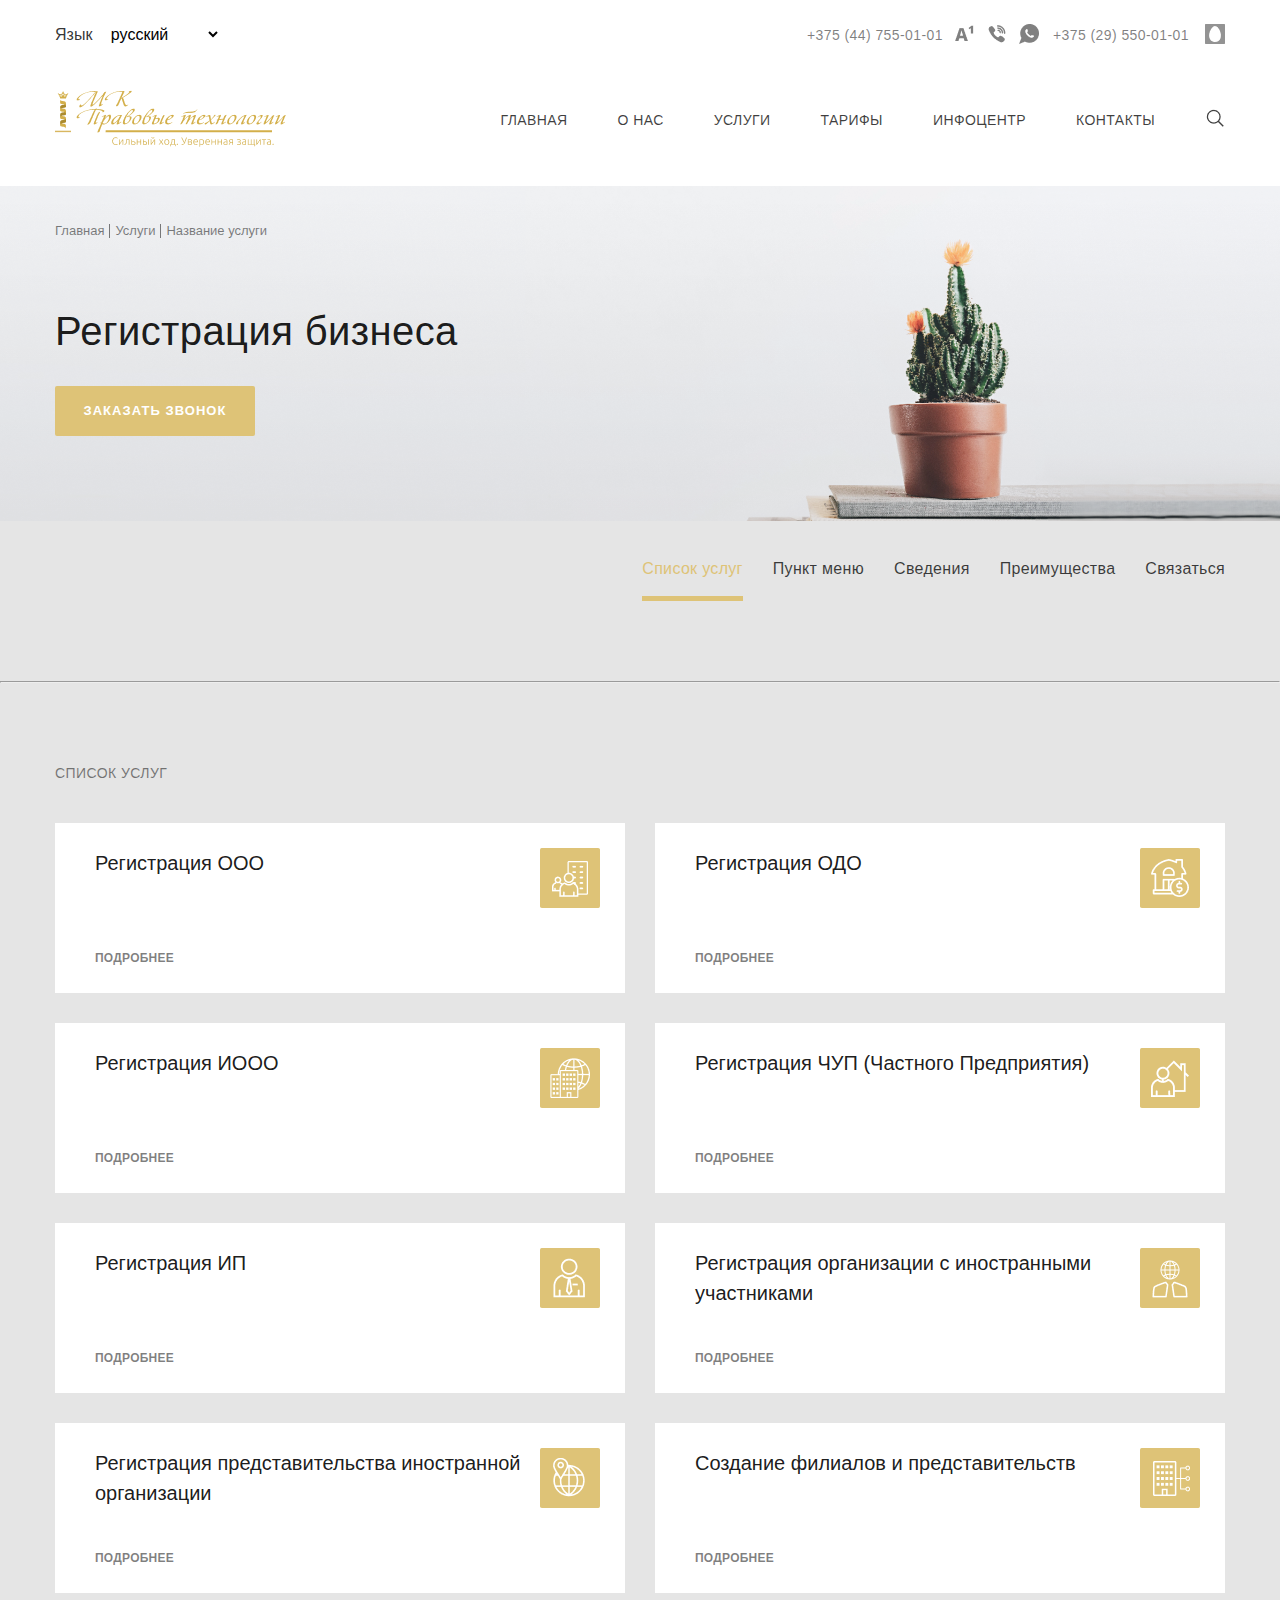
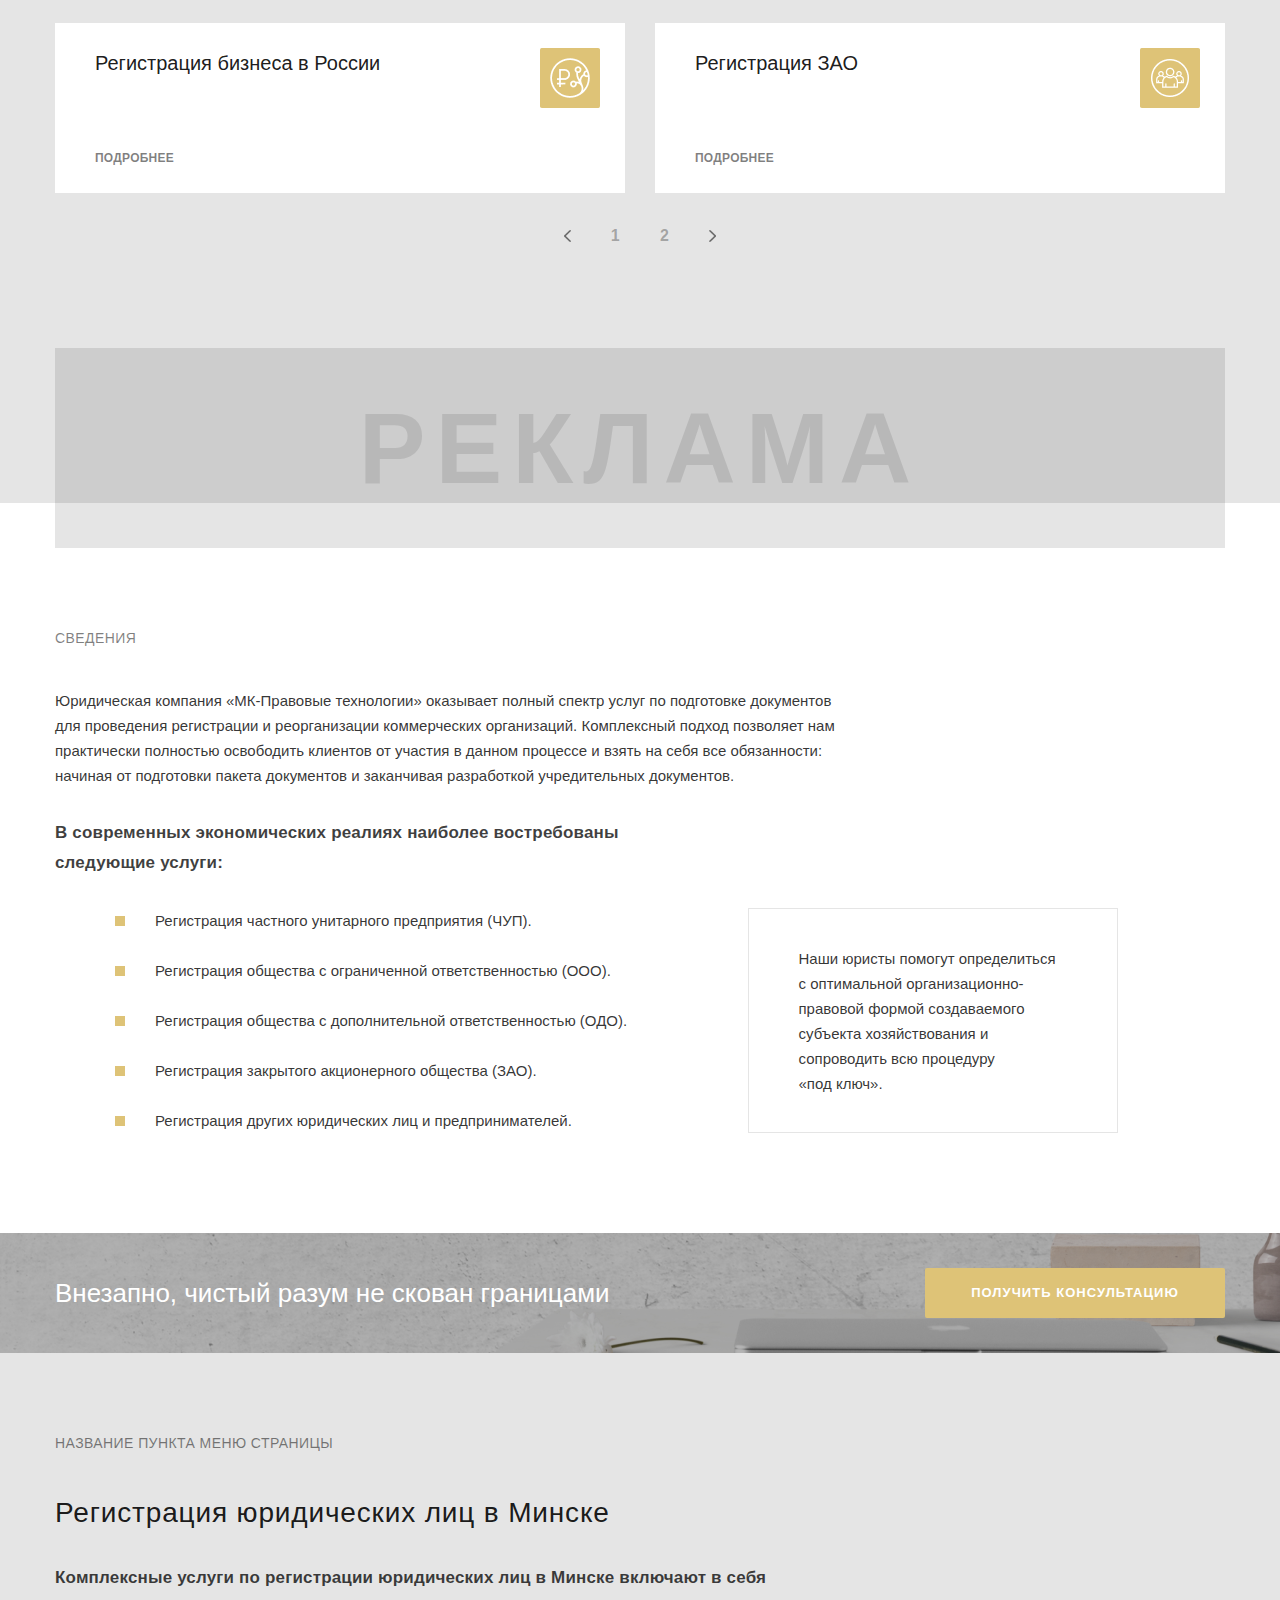
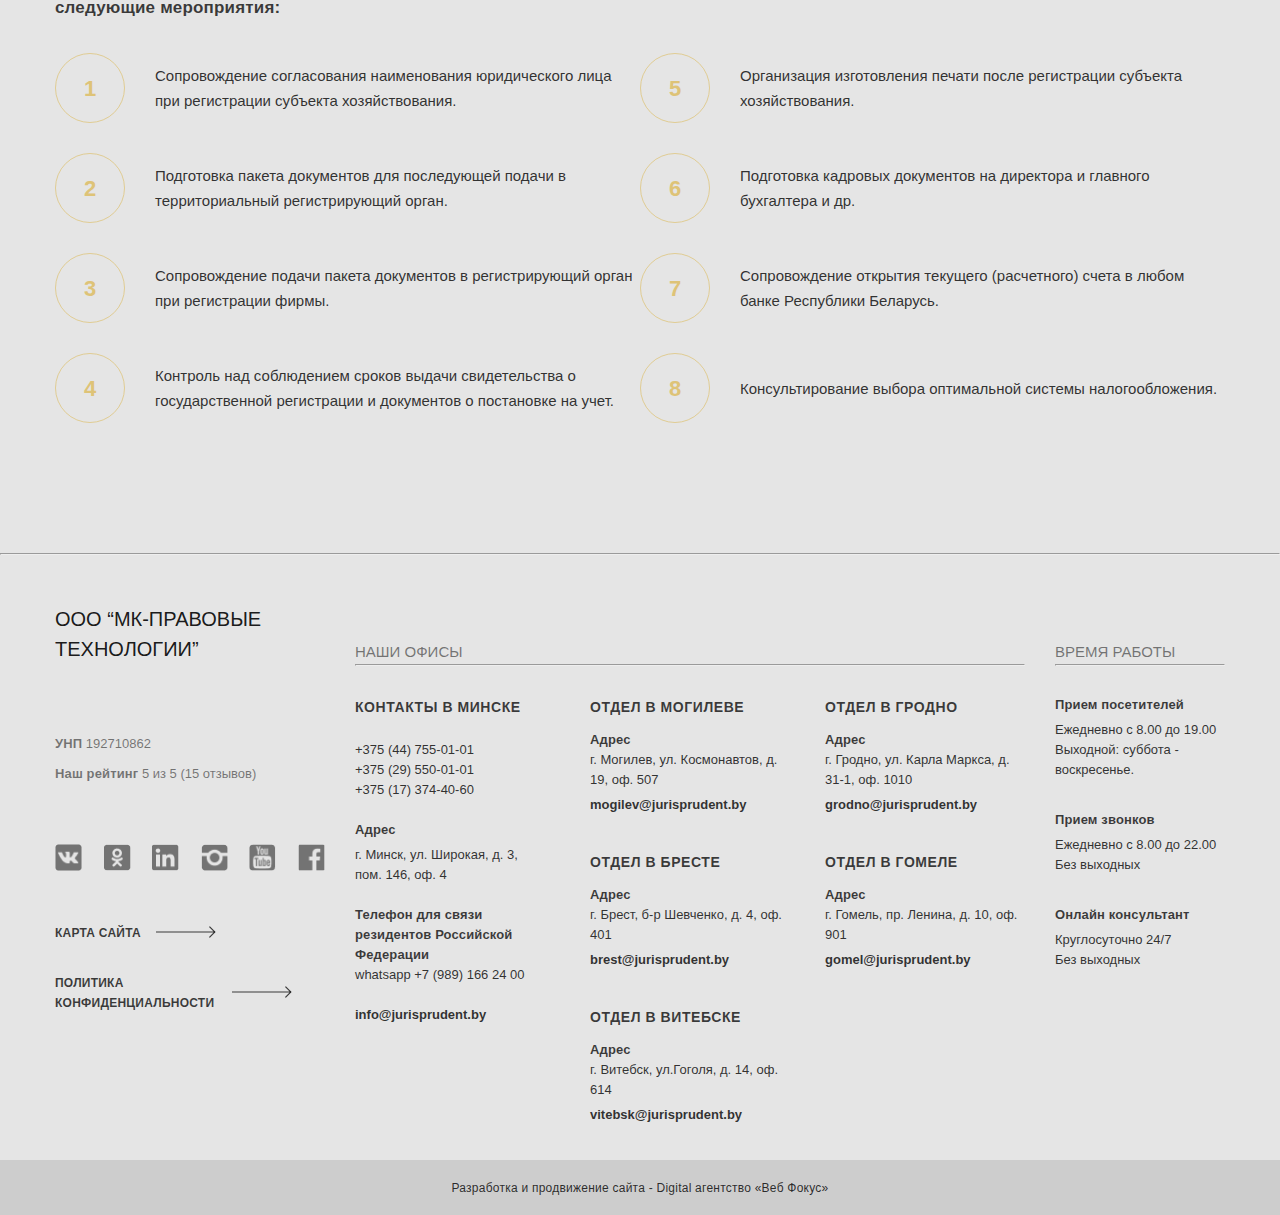
==== commit 86aac263: "feat: add registration information" ====
--- a/business_registration.html
+++ b/business_registration.html
@@ -278,10 +278,76 @@
                     </div>
                 </div>
             </div>
-
         </div> <!-- /container -->
     </div> <!-- /information -->
 
+    <div class="consultation">
+        <div class="container">
+            <div class="consultation_container">
+                <h4 class="consultation_head">
+                    Внезапно, чистый разум не скован границами
+                </h4>
+                <button class="consultation_button">
+                    Получить консультацию
+                </button>
+            </div>
+        </div> <!-- /container -->
+    </div> <!-- /consultation -->
+
+    <div class="container">
+        <div class="registration">
+            <h5 class="registration_anchor">
+                Название пункта меню страницы
+            </h5>
+            <h2 class="registration_head">
+                Регистрация юридических лиц в Минске
+            </h2>
+            <p class="registration_text">
+                Комплексные услуги по регистрации юридических лиц в Минске включают в себя следующие мероприятия:
+            </p>
+            <div class="registration_info">
+                <ul class="registration_list">
+                    <li class="registration_item">
+                        <div class="registration_marker">1</div>
+                        Сопровождение согласования наименования юридического лица при регистрации субъекта хозяйствования.
+                    </li>
+                    <li class="registration_item">
+                        <div class="registration_marker">2</div>
+                        Подготовка пакета документов для последующей подачи 
+в территориальный регистрирующий орган.
+                    </li>
+                    <li class="registration_item">
+                        <div class="registration_marker">3</div>
+                        Сопровождение подачи пакета документов в регистрирующий орган при регистрации фирмы.
+                    </li>
+                    <li class="registration_item">
+                        <div class="registration_marker">4</div>
+                        Контроль над соблюдением сроков выдачи свидетельства о государственной регистрации и документов о постановке на учет.
+                    </li>
+                </ul>
+
+                <ul class="registration_list">
+                    <li class="registration_item">
+                        <div class="registration_marker">5</div>
+                        Организация изготовления печати после регистрации субъекта хозяйствования.
+                    </li>
+                    <li class="registration_item">
+                        <div class="registration_marker">6</div>
+                        Подготовка кадровых документов на директора и главного бухгалтера и др.
+                    </li>
+                    <li class="registration_item">
+                        <div class="registration_marker">7</div>
+                        Сопровождение открытия текущего (расчетного) счета в любом банке Республики Беларусь.
+                    </li>
+                    <li class="registration_item">
+                        <div class="registration_marker">8</div>
+                        Консультирование выбора оптимальной системы налогообложения.
+                    </li>
+                </ul>
+            </div>
+
+        </div> <!-- /registration -->
+    </div> <!-- /container -->
 
 
 
--- a/styles/style.css
+++ b/styles/style.css
@@ -2659,4 +2659,190 @@
   text-align: left;
   color: rgba(0, 0, 0, 0.8);
 }
+
+.consultation {
+  width: 100%;
+  height: 120px;
+  background-color: #FFFFFF;
+  background-image: url("./../assets/img/consultation.png");
+  background-position: center center;
+  background-repeat: no-repeat no-repeat;
+  background-size: auto;
+}
+
+.consultation .container {
+  height: 100%;
+}
+
+.consultation_container {
+  display: -webkit-box;
+  display: -ms-flexbox;
+  display: flex;
+  width: 100%;
+  height: 100%;
+  -webkit-box-align: center;
+      -ms-flex-align: center;
+          align-items: center;
+  -webkit-box-pack: justify;
+      -ms-flex-pack: justify;
+          justify-content: space-between;
+}
+
+.consultation_head {
+  font-family: "Commissioner_Regular", sans-serif;
+  font-size: 26px;
+  font-style: normal;
+  font-weight: 400;
+  line-height: 45px;
+  letter-spacing: 0em;
+  text-align: left;
+  color: #FFFFFF;
+}
+
+.consultation_button {
+  height: 50px;
+  width: 300px;
+  font-family: "Commissioner_Bold", sans-serif;
+  font-size: 13px;
+  font-style: normal;
+  font-weight: 700;
+  line-height: 30px;
+  letter-spacing: 0.08em;
+  text-align: center;
+  color: #FFFFFF;
+  background-color: #DEC377;
+}
+
+.registration {
+  display: -webkit-box;
+  display: -ms-flexbox;
+  display: flex;
+  width: 100%;
+  -webkit-box-orient: vertical;
+  -webkit-box-direction: normal;
+      -ms-flex-direction: column;
+          flex-direction: column;
+  margin-top: 80px;
+  margin-bottom: 100px;
+  -webkit-box-align: start;
+      -ms-flex-align: start;
+          align-items: flex-start;
+}
+
+.registration_anchor {
+  font-family: "Commissioner_Regular", sans-serif;
+  font-size: 14px;
+  font-style: normal;
+  font-weight: 400;
+  line-height: 20px;
+  letter-spacing: 0.03em;
+  text-align: left;
+  color: rgba(0, 0, 0, 0.5);
+  text-transform: uppercase;
+}
+
+.registration_head {
+  margin-top: 40px;
+  margin-bottom: 30px;
+  font-family: "Commissioner_Regular", sans-serif;
+  font-size: 28px;
+  font-style: normal;
+  font-weight: 400;
+  line-height: 40px;
+  letter-spacing: 0.03em;
+  text-align: left;
+  color: rgba(0, 0, 0, 0.9);
+}
+
+.registration_text {
+  width: 730px;
+  margin-bottom: 30px;
+  font-family: "Lato_Regular", sans-serif;
+  font-size: 17px;
+  font-style: normal;
+  font-weight: 600;
+  line-height: 30px;
+  letter-spacing: 0.01em;
+  text-align: left;
+  color: rgba(0, 0, 0, 0.75);
+}
+
+.registration_info {
+  display: -webkit-box;
+  display: -ms-flexbox;
+  display: flex;
+  width: 100%;
+  -webkit-box-pack: justify;
+      -ms-flex-pack: justify;
+          justify-content: space-between;
+  -webkit-box-align: start;
+      -ms-flex-align: start;
+          align-items: flex-start;
+  -webkit-box-orient: horizontal;
+  -webkit-box-direction: normal;
+      -ms-flex-direction: row;
+          flex-direction: row;
+}
+
+.registration_list {
+  width: 50%;
+  -ms-flex-negative: 0;
+      flex-shrink: 0;
+  -webkit-box-orient: vertical;
+  -webkit-box-direction: normal;
+      -ms-flex-direction: column;
+          flex-direction: column;
+  display: -webkit-box;
+  display: -ms-flexbox;
+  display: flex;
+}
+
+.registration_marker {
+  display: -webkit-box;
+  display: -ms-flexbox;
+  display: flex;
+  width: 70px;
+  height: 70px;
+  margin-right: 30px;
+  -webkit-box-align: center;
+      -ms-flex-align: center;
+          align-items: center;
+  -webkit-box-pack: center;
+      -ms-flex-pack: center;
+          justify-content: center;
+  -ms-flex-negative: 0;
+      flex-shrink: 0;
+  font-family: "Commissioner_Bold", sans-serif;
+  font-size: 22px;
+  font-style: normal;
+  font-weight: 800;
+  line-height: 67px;
+  letter-spacing: 0em;
+  text-align: center;
+  color: #DEC377;
+  border: 1px solid rgba(222, 195, 119, 0.75);
+  border-radius: 100%;
+}
+
+.registration_item {
+  list-style: none;
+  display: -webkit-box;
+  display: -ms-flexbox;
+  display: flex;
+  margin-bottom: 30px;
+  -webkit-box-align: center;
+      -ms-flex-align: center;
+          align-items: center;
+  -webkit-box-pack: start;
+      -ms-flex-pack: start;
+          justify-content: flex-start;
+  font-family: "Lato_Light", sans-serif;
+  font-size: 15px;
+  font-style: normal;
+  font-weight: 300;
+  line-height: 25px;
+  letter-spacing: 0em;
+  text-align: left;
+  color: rgba(0, 0, 0, 0.8);
+}
 /*# sourceMappingURL=style.css.map */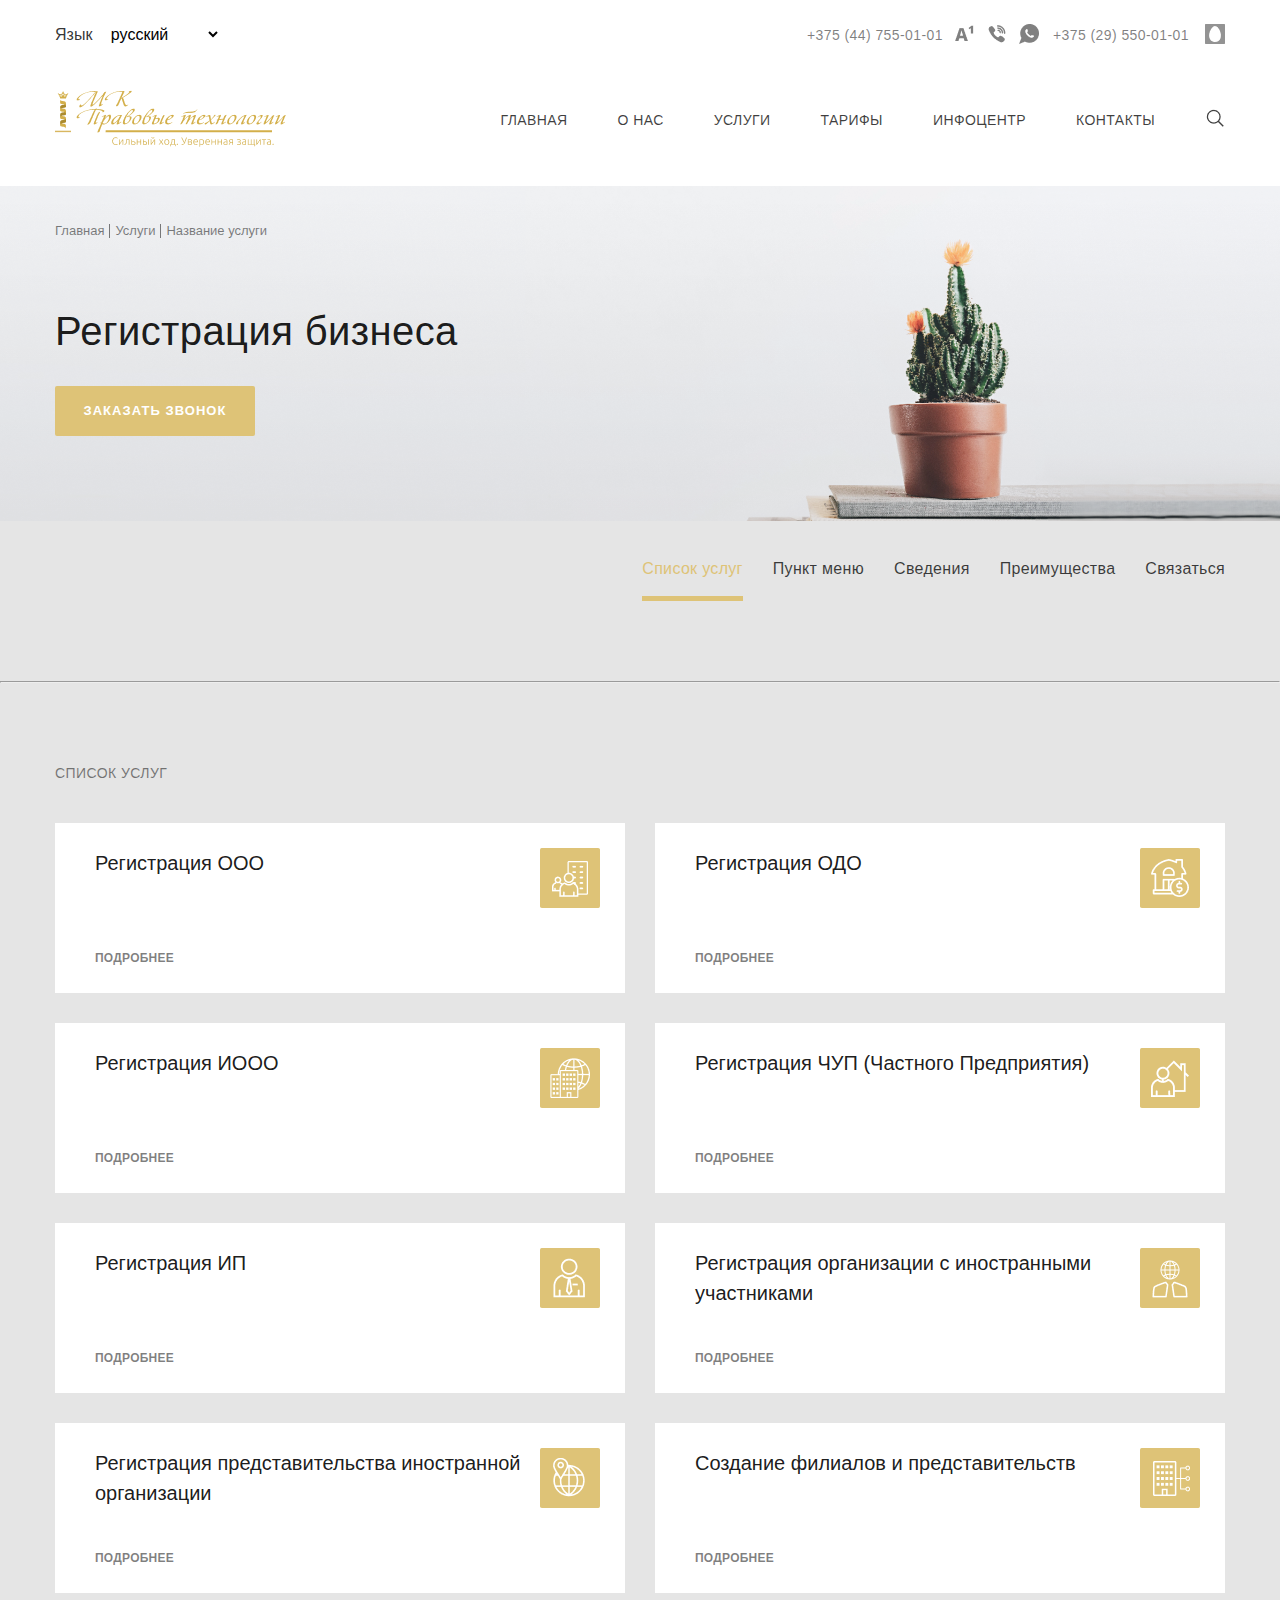
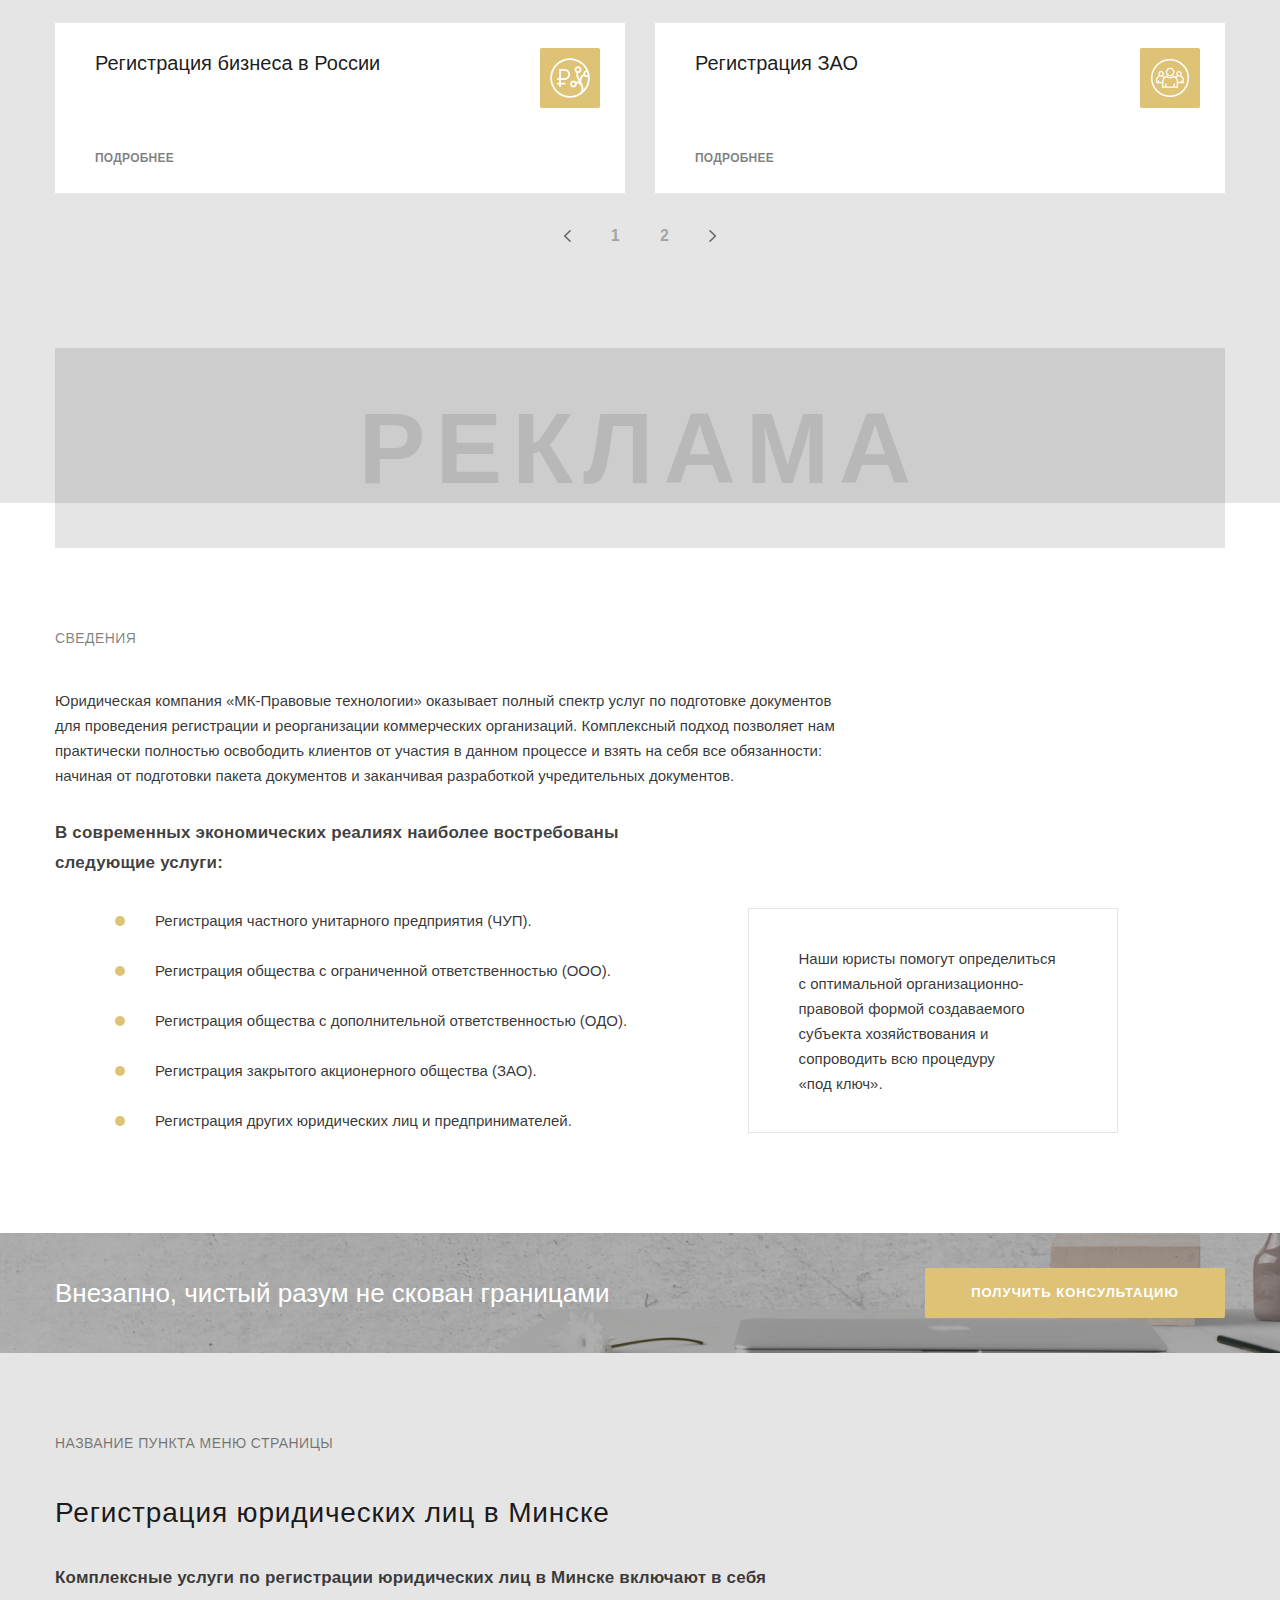
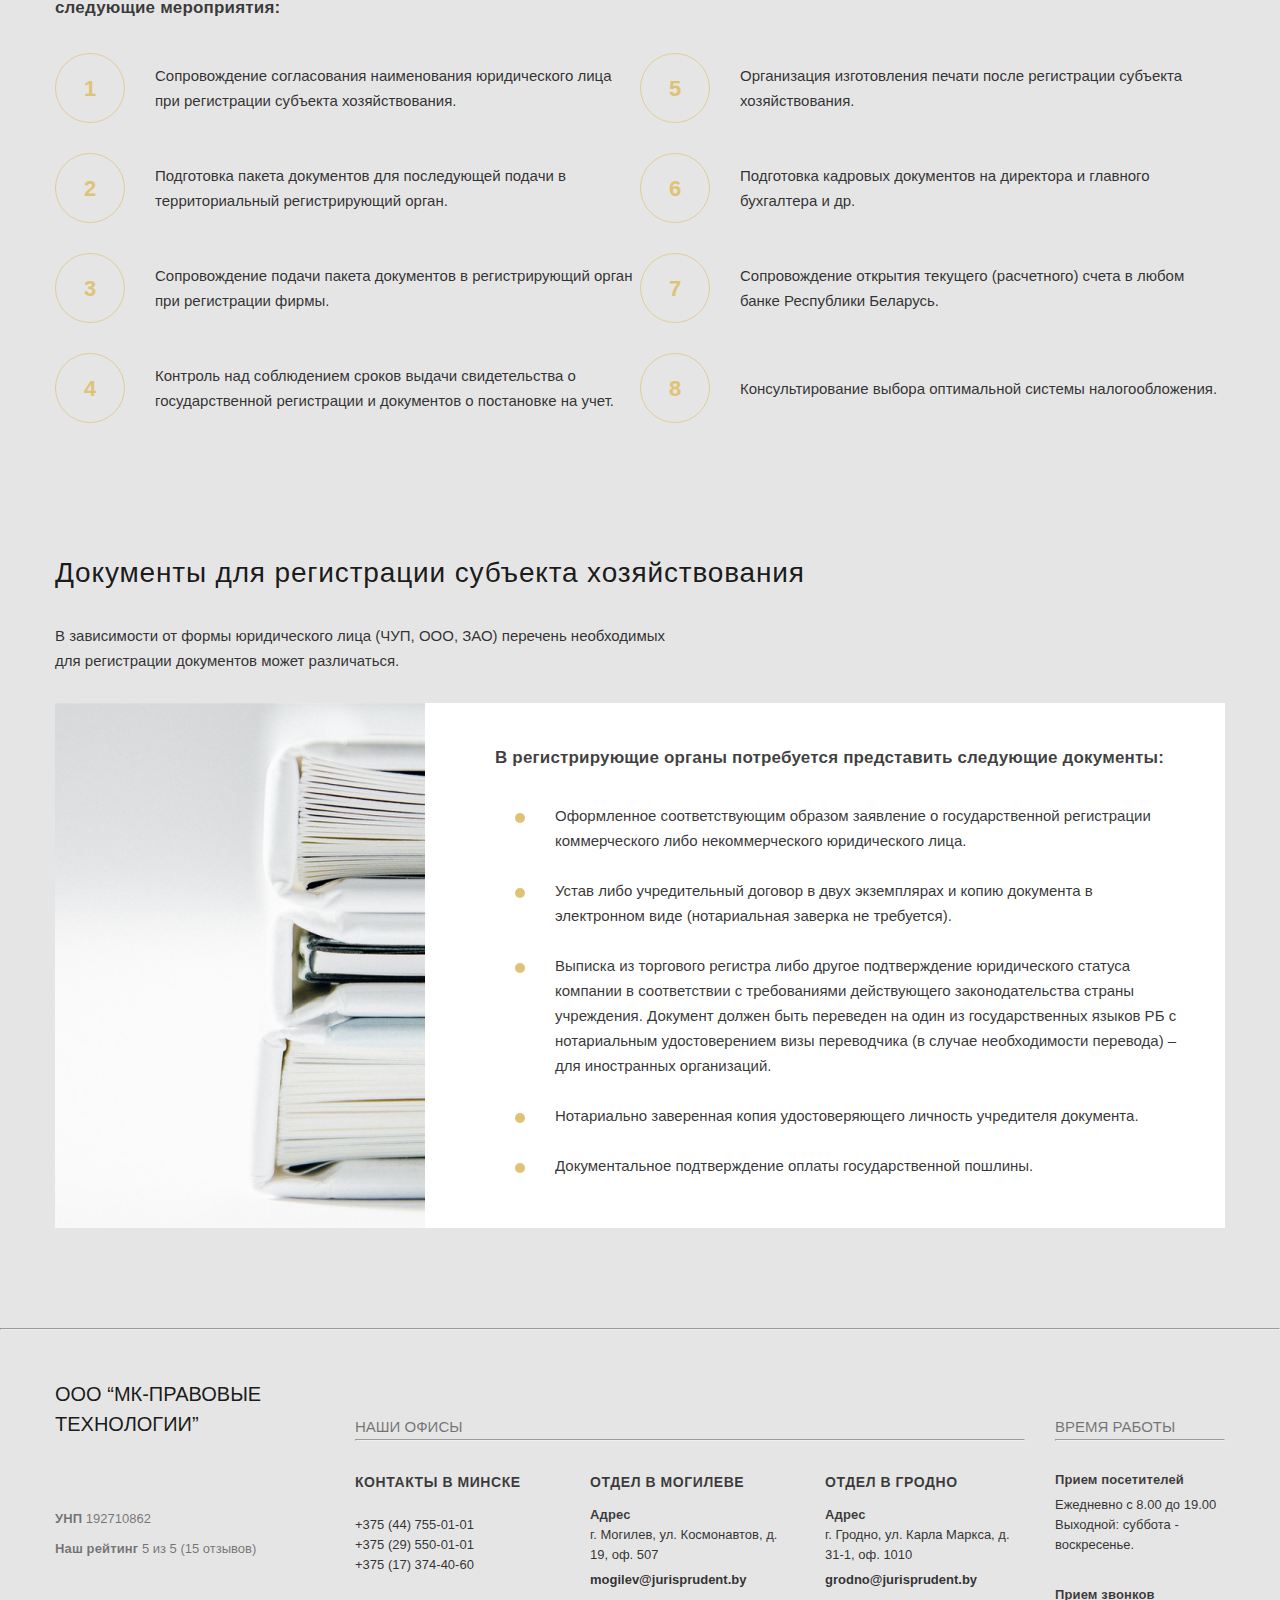
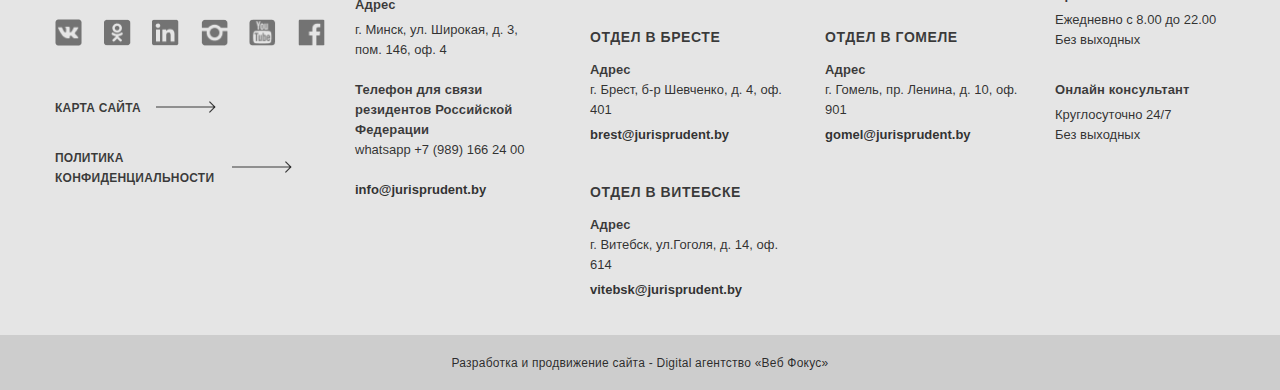
==== commit f53892c6: "feat: add documents" ====
--- a/business_registration.html
+++ b/business_registration.html
@@ -345,8 +345,45 @@
                     </li>
                 </ul>
             </div>
-
         </div> <!-- /registration -->
+
+        <div class="documents">
+            <h2 class="documents_head">
+                Документы для регистрации субъекта хозяйствования
+            </h2>
+            <p class="documents_text">
+                В зависимости от формы юридического лица (ЧУП, ООО, ЗАО) перечень необходимых для&nbsp;регистрации документов может различаться.
+            </p>
+            <div class="documents_info">
+                <div class="documents_info_image"></div>
+                <div class="documents_info_text">
+                    <h5 class="documents_info_head">
+                        В регистрирующие органы потребуется представить следующие документы:
+                    </h5>
+                    <ul class="documents_info_list">
+                        <li class="documents_info_item">
+                            Оформленное соответствующим образом заявление о государственной регистрации коммерческого либо некоммерческого юридического лица.
+                        </li>
+                        <li class="documents_info_item">
+                            Устав либо учредительный договор в двух экземплярах и копию документа в электронном виде (нотариальная заверка не требуется).
+                        </li>
+                        <li class="documents_info_item">
+                            Выписка из торгового регистра либо другое подтверждение юридического статуса компании в соответствии с требованиями действующего законодательства страны учреждения. Документ должен быть переведен на один из государственных языков РБ с нотариальным удостоверением визы переводчика (в случае необходимости перевода) – для иностранных организаций.
+                        </li>
+                        <li class="documents_info_item">
+                            Нотариально заверенная копия удостоверяющего личность учредителя документа.
+                        </li>
+                        <li class="documents_info_item">
+                            Документальное подтверждение оплаты государственной пошлины.
+                        </li>
+                    </ul>
+                </div>
+            </div>
+        </div> <!-- /documents -->
+
+        <div class="aspect">
+
+        </div> <!-- /aspect -->
     </div> <!-- /container -->
 
 
--- a/styles/style.css
+++ b/styles/style.css
@@ -25,6 +25,15 @@
   outline: 0;
   text-transform: uppercase;
   cursor: pointer;
+}
+
+a {
+  text-decoration: none;
+  cursor: pointer;
+}
+
+li {
+  list-style: none;
 }
 
 .container {
@@ -2616,6 +2625,9 @@
   width: 10px;
   height: 10px;
   margin: auto 30px auto 60px;
+  -ms-flex-negative: 0;
+      flex-shrink: 0;
+  border-radius: 100%;
   background-color: #DEC377;
 }
 
@@ -2845,4 +2857,140 @@
   text-align: left;
   color: rgba(0, 0, 0, 0.8);
 }
+
+.documents {
+  display: -webkit-box;
+  display: -ms-flexbox;
+  display: flex;
+  -webkit-box-orient: vertical;
+  -webkit-box-direction: normal;
+      -ms-flex-direction: column;
+          flex-direction: column;
+  -webkit-box-align: start;
+      -ms-flex-align: start;
+          align-items: flex-start;
+  margin-bottom: 100px;
+}
+
+.documents_head {
+  margin-bottom: 30px;
+  font-family: "Commissioner_Regular", sans-serif;
+  font-size: 28px;
+  font-style: normal;
+  font-weight: 400;
+  line-height: 40px;
+  letter-spacing: 0.03em;
+  text-align: left;
+  color: rgba(0, 0, 0, 0.9);
+}
+
+.documents_text {
+  width: 670px;
+  margin-bottom: 30px;
+  font-family: "Lato_Light", sans-serif;
+  font-size: 15px;
+  font-style: normal;
+  font-weight: 300;
+  line-height: 25px;
+  letter-spacing: 0em;
+  text-align: left;
+  color: rgba(0, 0, 0, 0.8);
+}
+
+.documents_info {
+  display: -webkit-box;
+  display: -ms-flexbox;
+  display: flex;
+  -webkit-box-orient: horizontal;
+  -webkit-box-direction: normal;
+      -ms-flex-direction: row;
+          flex-direction: row;
+  width: 100%;
+  background-color: #FFFFFF;
+}
+
+.documents_info_image {
+  display: -webkit-box;
+  display: -ms-flexbox;
+  display: flex;
+  -ms-flex-negative: 0;
+      flex-shrink: 0;
+  margin-right: 70px;
+  height: 525px;
+  width: 370px;
+  background-image: url("./../assets/img/documents.png");
+  background-position: center center;
+  background-repeat: no-repeat no-repeat;
+  background-size: auto;
+}
+
+.documents_info_text {
+  display: -webkit-box;
+  display: -ms-flexbox;
+  display: flex;
+  -webkit-box-orient: vertical;
+  -webkit-box-direction: normal;
+      -ms-flex-direction: column;
+          flex-direction: column;
+  margin-top: 40px;
+}
+
+.documents_info_head {
+  margin-bottom: 30px;
+  font-family: "Lato_Regular", sans-serif;
+  font-size: 17px;
+  font-style: normal;
+  font-weight: 600;
+  line-height: 30px;
+  letter-spacing: 0.01em;
+  text-align: left;
+  color: rgba(0, 0, 0, 0.75);
+}
+
+.documents_info_list {
+  display: -webkit-box;
+  display: -ms-flexbox;
+  display: flex;
+  -webkit-box-orient: vertical;
+  -webkit-box-direction: normal;
+      -ms-flex-direction: column;
+          flex-direction: column;
+  margin-right: 40px;
+}
+
+.documents_info_item {
+  display: -webkit-box;
+  display: -ms-flexbox;
+  display: flex;
+  width: 100%;
+  margin-bottom: 25px;
+  -webkit-box-align: start;
+      -ms-flex-align: start;
+          align-items: flex-start;
+  -webkit-box-pack: start;
+      -ms-flex-pack: start;
+          justify-content: flex-start;
+  font-family: "Lato_Light", sans-serif;
+  font-size: 15px;
+  font-style: normal;
+  font-weight: 300;
+  line-height: 25px;
+  letter-spacing: 0em;
+  text-align: left;
+  color: rgba(0, 0, 0, 0.8);
+}
+
+.documents_info_item:before {
+  content: '';
+  display: -webkit-box;
+  display: -ms-flexbox;
+  display: flex;
+  width: 10px;
+  height: 10px;
+  margin: 10px 30px auto 20px;
+  -ms-flex-negative: 0;
+      flex-shrink: 0;
+  border-radius: 100%;
+  background-color: #DEC377;
+}
 /*# sourceMappingURL=style.css.map */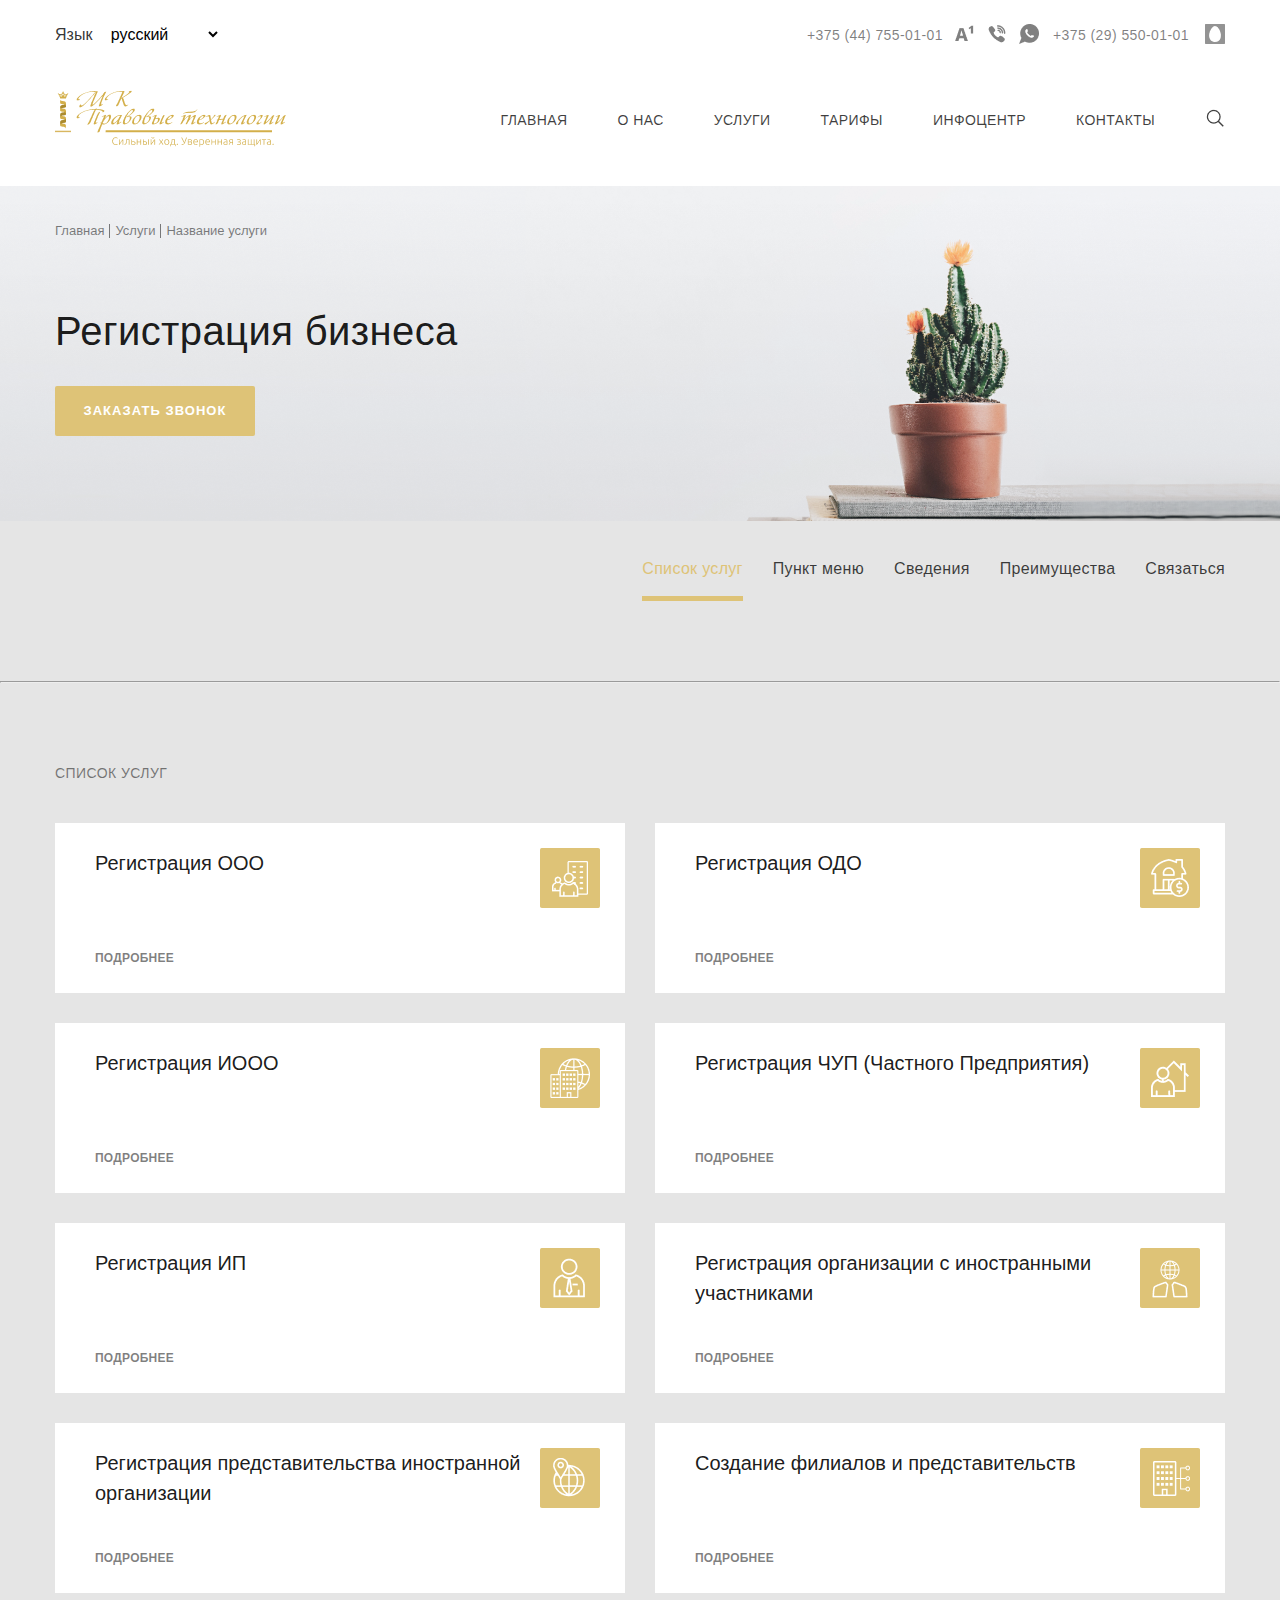
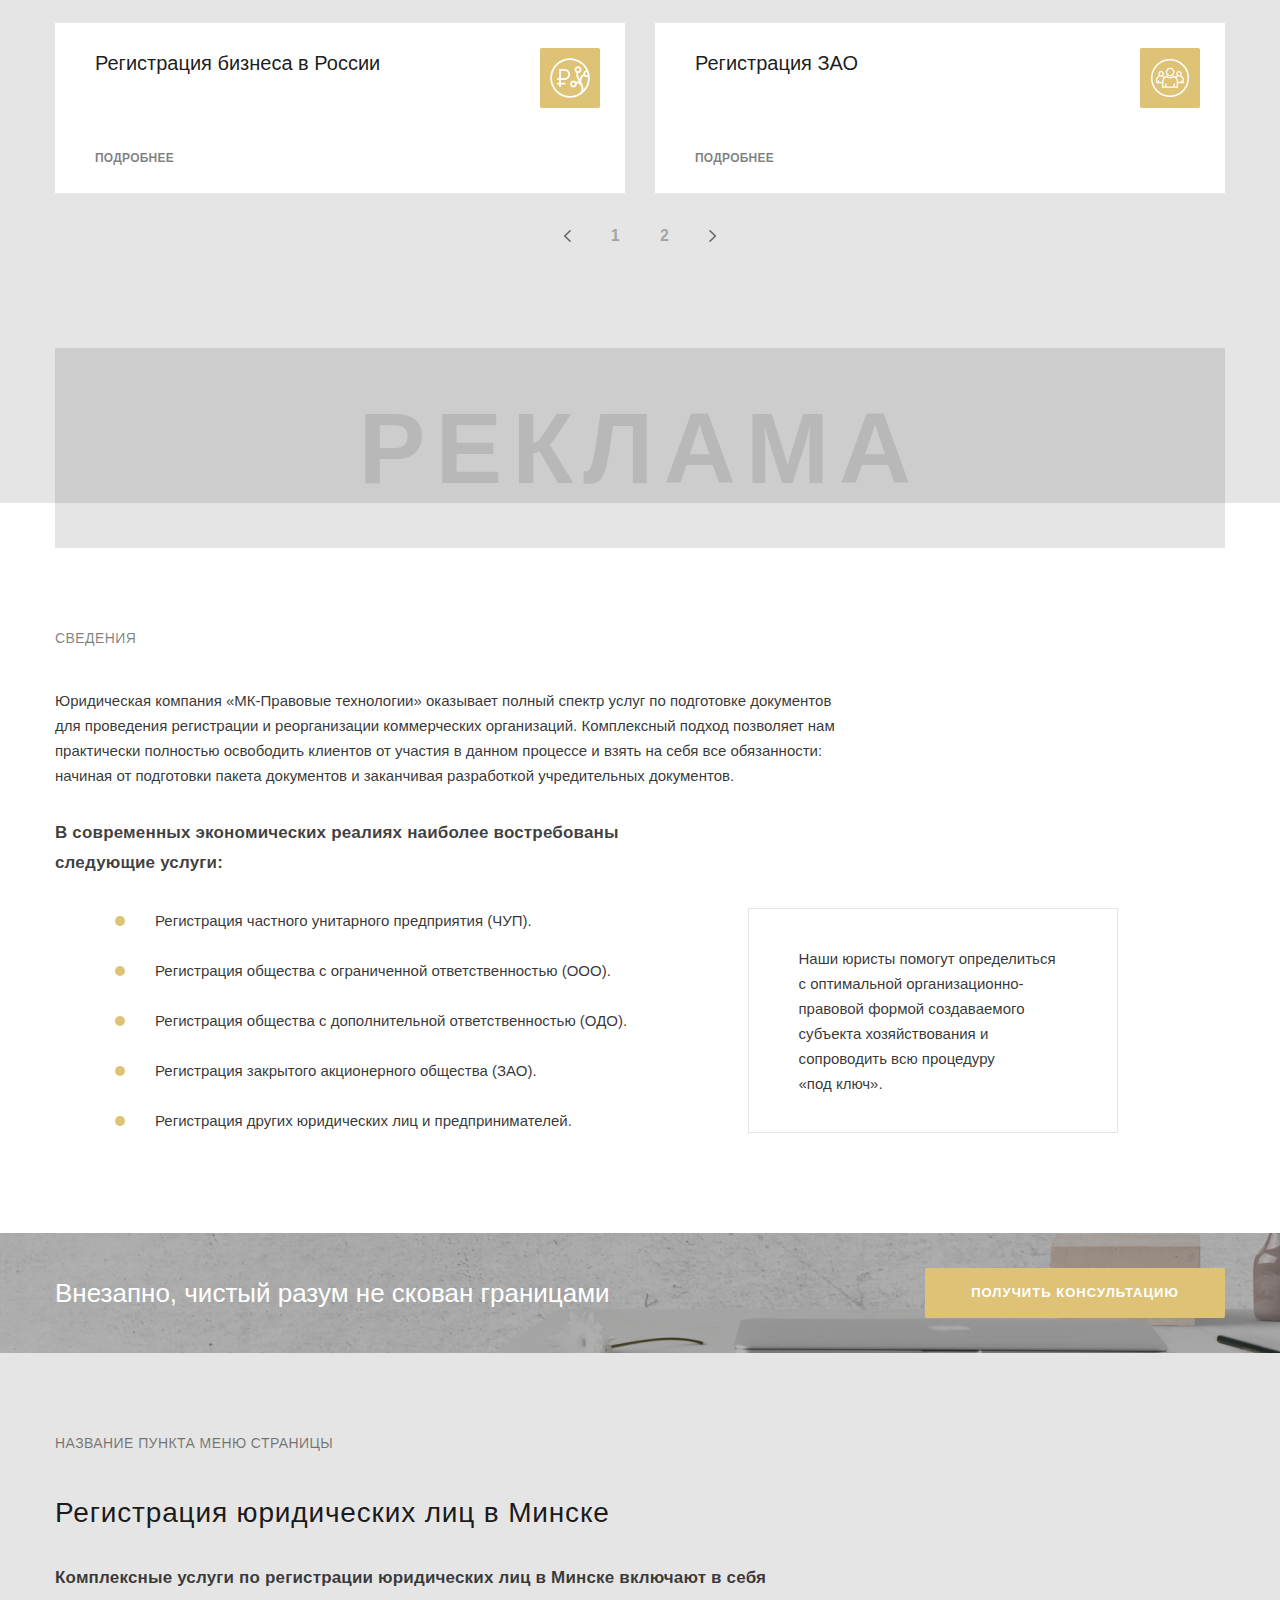
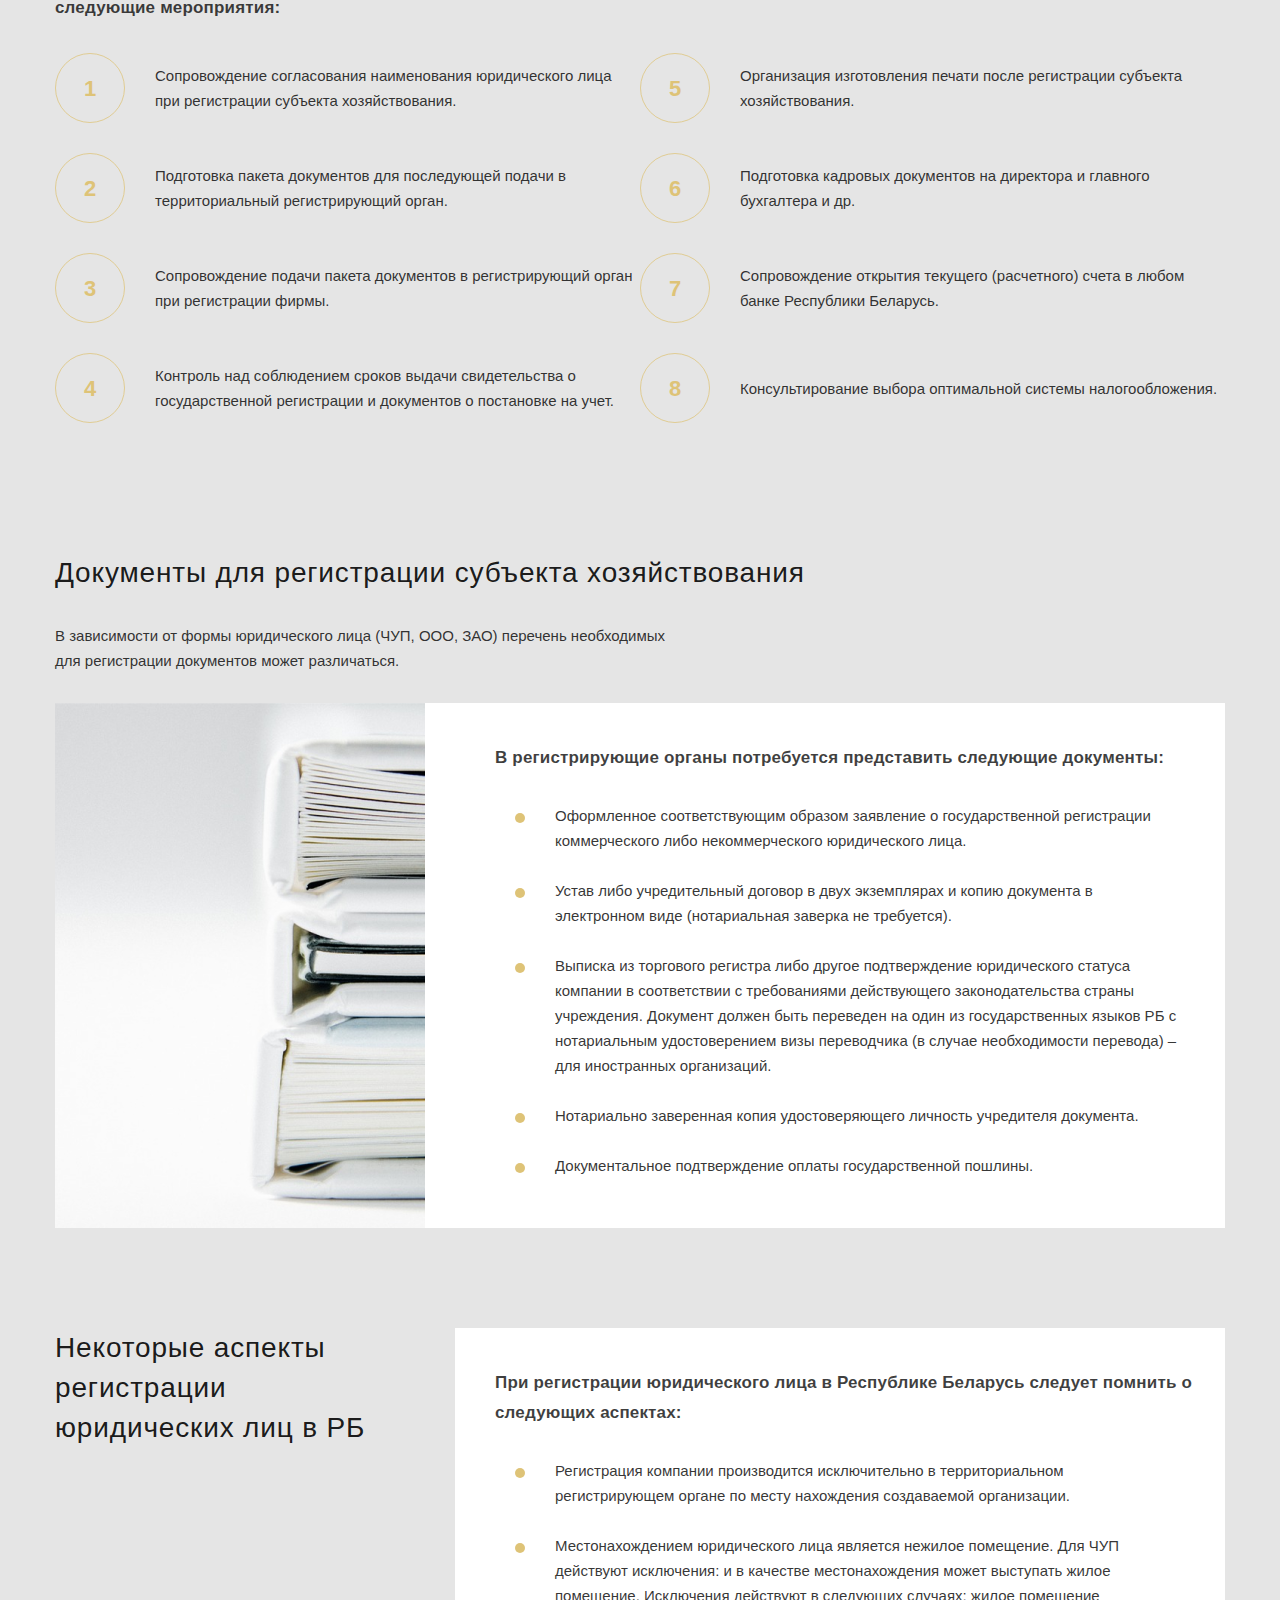
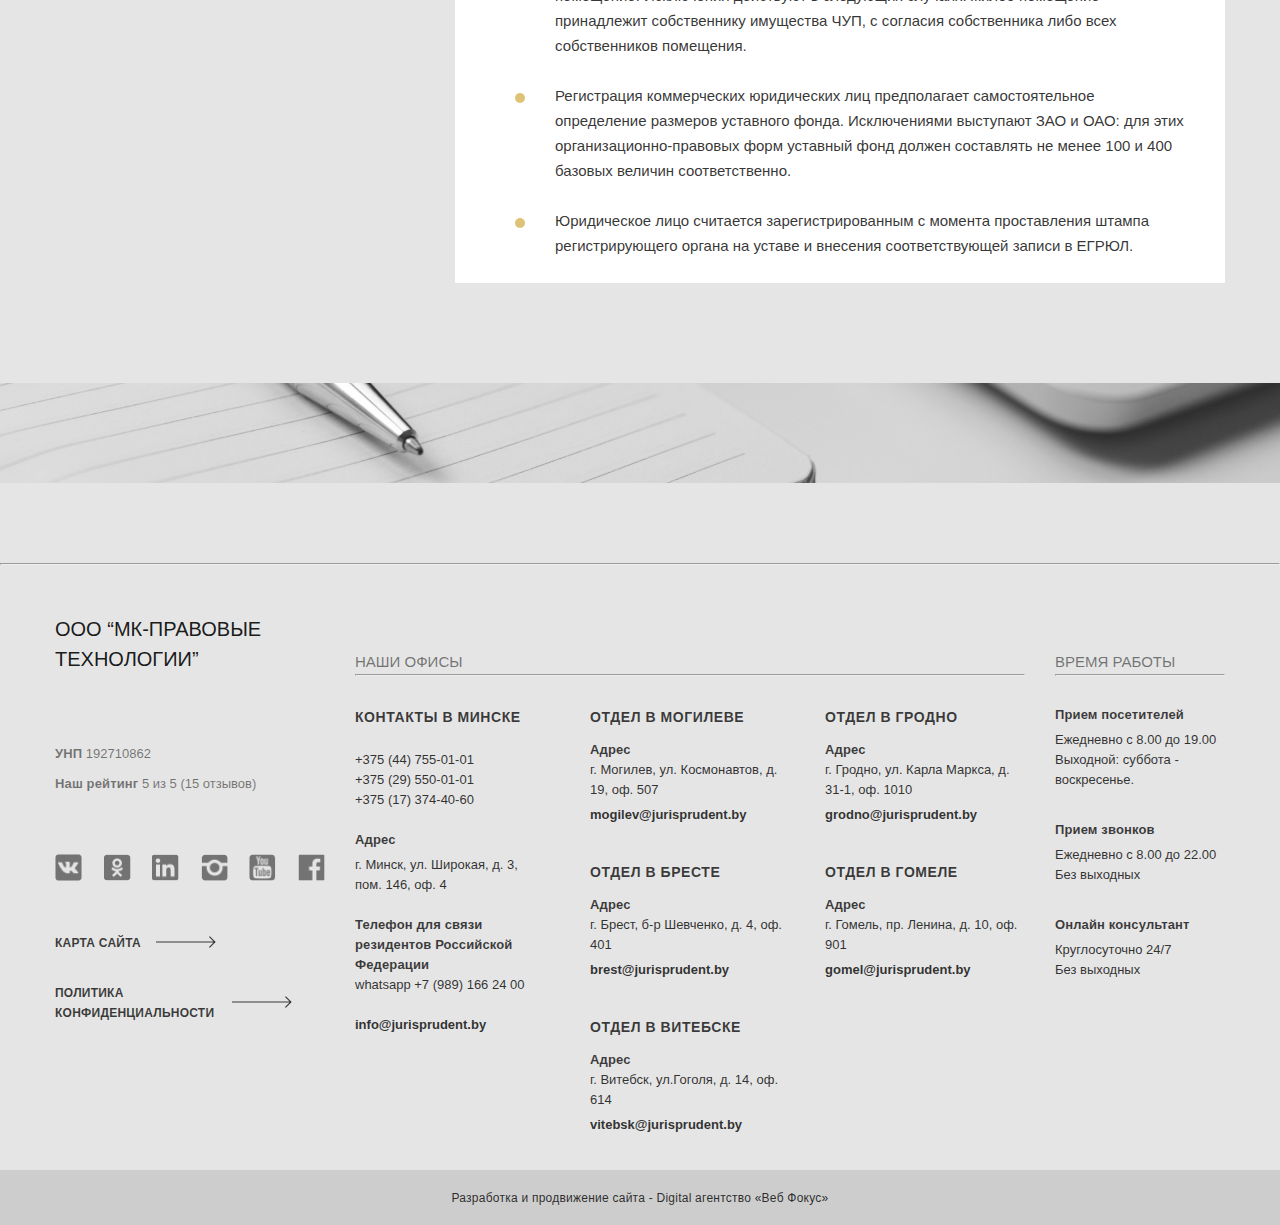
==== commit 1bf2582e: "feat: add aspects" ====
--- a/business_registration.html
+++ b/business_registration.html
@@ -309,12 +309,13 @@
                 <ul class="registration_list">
                     <li class="registration_item">
                         <div class="registration_marker">1</div>
-                        Сопровождение согласования наименования юридического лица при регистрации субъекта хозяйствования.
+                        Сопровождение согласования наименования юридического лица при регистрации субъекта
+                        хозяйствования.
                     </li>
                     <li class="registration_item">
                         <div class="registration_marker">2</div>
-                        Подготовка пакета документов для последующей подачи 
-в территориальный регистрирующий орган.
+                        Подготовка пакета документов для последующей подачи
+                        в территориальный регистрирующий орган.
                     </li>
                     <li class="registration_item">
                         <div class="registration_marker">3</div>
@@ -322,7 +323,8 @@
                     </li>
                     <li class="registration_item">
                         <div class="registration_marker">4</div>
-                        Контроль над соблюдением сроков выдачи свидетельства о государственной регистрации и документов о постановке на учет.
+                        Контроль над соблюдением сроков выдачи свидетельства о государственной регистрации и документов
+                        о постановке на учет.
                     </li>
                 </ul>
 
@@ -352,7 +354,8 @@
                 Документы для регистрации субъекта хозяйствования
             </h2>
             <p class="documents_text">
-                В зависимости от формы юридического лица (ЧУП, ООО, ЗАО) перечень необходимых для&nbsp;регистрации документов может различаться.
+                В зависимости от формы юридического лица (ЧУП, ООО, ЗАО) перечень необходимых для&nbsp;регистрации
+                документов может различаться.
             </p>
             <div class="documents_info">
                 <div class="documents_info_image"></div>
@@ -362,13 +365,18 @@
                     </h5>
                     <ul class="documents_info_list">
                         <li class="documents_info_item">
-                            Оформленное соответствующим образом заявление о государственной регистрации коммерческого либо некоммерческого юридического лица.
+                            Оформленное соответствующим образом заявление о государственной регистрации коммерческого
+                            либо некоммерческого юридического лица.
                         </li>
                         <li class="documents_info_item">
-                            Устав либо учредительный договор в двух экземплярах и копию документа в электронном виде (нотариальная заверка не требуется).
+                            Устав либо учредительный договор в двух экземплярах и копию документа в электронном виде
+                            (нотариальная заверка не требуется).
                         </li>
                         <li class="documents_info_item">
-                            Выписка из торгового регистра либо другое подтверждение юридического статуса компании в соответствии с требованиями действующего законодательства страны учреждения. Документ должен быть переведен на один из государственных языков РБ с нотариальным удостоверением визы переводчика (в случае необходимости перевода) – для иностранных организаций.
+                            Выписка из торгового регистра либо другое подтверждение юридического статуса компании в
+                            соответствии с требованиями действующего законодательства страны учреждения. Документ должен
+                            быть переведен на один из государственных языков РБ с нотариальным удостоверением визы
+                            переводчика (в случае необходимости перевода) – для иностранных организаций.
                         </li>
                         <li class="documents_info_item">
                             Нотариально заверенная копия удостоверяющего личность учредителя документа.
@@ -382,10 +390,43 @@
         </div> <!-- /documents -->
 
         <div class="aspect">
-
+            <div class="aspect_head_block">
+                <h2 class="aspect_head">
+                    Некоторые аспекты регистрации юридических лиц в РБ
+                </h2>
+            </div>
+
+            <div class="aspect_info">
+                <h5 class="aspect_text">
+                    При регистрации юридического лица в Республике Беларусь следует помнить
+                    о следующих аспектах:
+                </h5>
+                <ul class="aspect_list">
+                    <li class="aspect_item">
+                        Регистрация компании производится исключительно в территориальном регистрирующем органе по месту
+                        нахождения создаваемой организации.
+                    </li>
+                    <li class="aspect_item">
+                        Местонахождением юридического лица является нежилое помещение. Для ЧУП действуют исключения: и в
+                        качестве местонахождения может выступать жилое помещение. Исключения действуют в следующих
+                        случаях: жилое помещение принадлежит собственнику имущества ЧУП, с согласия собственника либо
+                        всех собственников помещения.
+                    </li>
+                    <li class="aspect_item">
+                        Регистрация коммерческих юридических лиц предполагает самостоятельное определение размеров
+                        уставного фонда. Исключениями выступают ЗАО и ОАО: для этих организационно-правовых форм
+                        уставный фонд должен составлять не менее 100 и 400 базовых величин соответственно.
+                    </li>
+                    <li class="aspect_item">
+                        Юридическое лицо считается зарегистрированным с момента проставления штампа регистрирующего
+                        органа на уставе и внесения соответствующей записи в ЕГРЮЛ.
+                    </li>
+                </ul>
+            </div>
         </div> <!-- /aspect -->
     </div> <!-- /container -->
 
+    <div class="picture2"></div>
 
 
 
--- a/styles/style.css
+++ b/styles/style.css
@@ -2897,7 +2897,8 @@
   color: rgba(0, 0, 0, 0.8);
 }
 
-.documents_info {
+.documents_info,
+.aspect {
   display: -webkit-box;
   display: -ms-flexbox;
   display: flex;
@@ -2909,33 +2910,42 @@
   background-color: #FFFFFF;
 }
 
-.documents_info_image {
+.documents_info_image,
+.aspect_head_block {
   display: -webkit-box;
   display: -ms-flexbox;
   display: flex;
   -ms-flex-negative: 0;
       flex-shrink: 0;
-  margin-right: 70px;
+  padding-right: 30px;
   height: 525px;
-  width: 370px;
+  width: 400px;
+}
+
+.documents_info_image {
+  background-color: #FFFFFF;
   background-image: url("./../assets/img/documents.png");
-  background-position: center center;
+  background-position: center left;
   background-repeat: no-repeat no-repeat;
   background-size: auto;
 }
 
-.documents_info_text {
-  display: -webkit-box;
-  display: -ms-flexbox;
-  display: flex;
-  -webkit-box-orient: vertical;
-  -webkit-box-direction: normal;
-      -ms-flex-direction: column;
-          flex-direction: column;
-  margin-top: 40px;
-}
-
-.documents_info_head {
+.documents_info_text,
+.aspect_info {
+  display: -webkit-box;
+  display: -ms-flexbox;
+  display: flex;
+  -webkit-box-orient: vertical;
+  -webkit-box-direction: normal;
+      -ms-flex-direction: column;
+          flex-direction: column;
+  padding-top: 40px;
+  padding-left: 40px;
+  background-color: #FFFFFF;
+}
+
+.documents_info_head,
+.aspect_text {
   margin-bottom: 30px;
   font-family: "Lato_Regular", sans-serif;
   font-size: 17px;
@@ -2947,7 +2957,8 @@
   color: rgba(0, 0, 0, 0.75);
 }
 
-.documents_info_list {
+.documents_info_list,
+.aspect_list {
   display: -webkit-box;
   display: -ms-flexbox;
   display: flex;
@@ -2958,7 +2969,8 @@
   margin-right: 40px;
 }
 
-.documents_info_item {
+.documents_info_item,
+.aspect_item {
   display: -webkit-box;
   display: -ms-flexbox;
   display: flex;
@@ -2980,7 +2992,8 @@
   color: rgba(0, 0, 0, 0.8);
 }
 
-.documents_info_item:before {
+.documents_info_item:before,
+.aspect_item:before {
   content: '';
   display: -webkit-box;
   display: -ms-flexbox;
@@ -2993,4 +3006,36 @@
   border-radius: 100%;
   background-color: #DEC377;
 }
+
+.aspect {
+  background-color: #E5E5E5;
+}
+
+.aspect_head_block {
+  padding-right: 60px;
+  background-color: #E5E5E5;
+}
+
+.aspect_head {
+  font-family: "Commissioner_Regular", sans-serif;
+  font-size: 28px;
+  font-style: normal;
+  font-weight: 400;
+  line-height: 40px;
+  letter-spacing: 0.03em;
+  text-align: left;
+  color: rgba(0, 0, 0, 0.9);
+  background-color: #E5E5E5;
+}
+
+.picture2 {
+  width: 100%;
+  height: 100px;
+  margin-top: 100px;
+  margin-bottom: 80px;
+  background-image: url("./../assets/img/picture2.png");
+  background-position: center center;
+  background-repeat: no-repeat no-repeat;
+  background-size: auto;
+}
 /*# sourceMappingURL=style.css.map */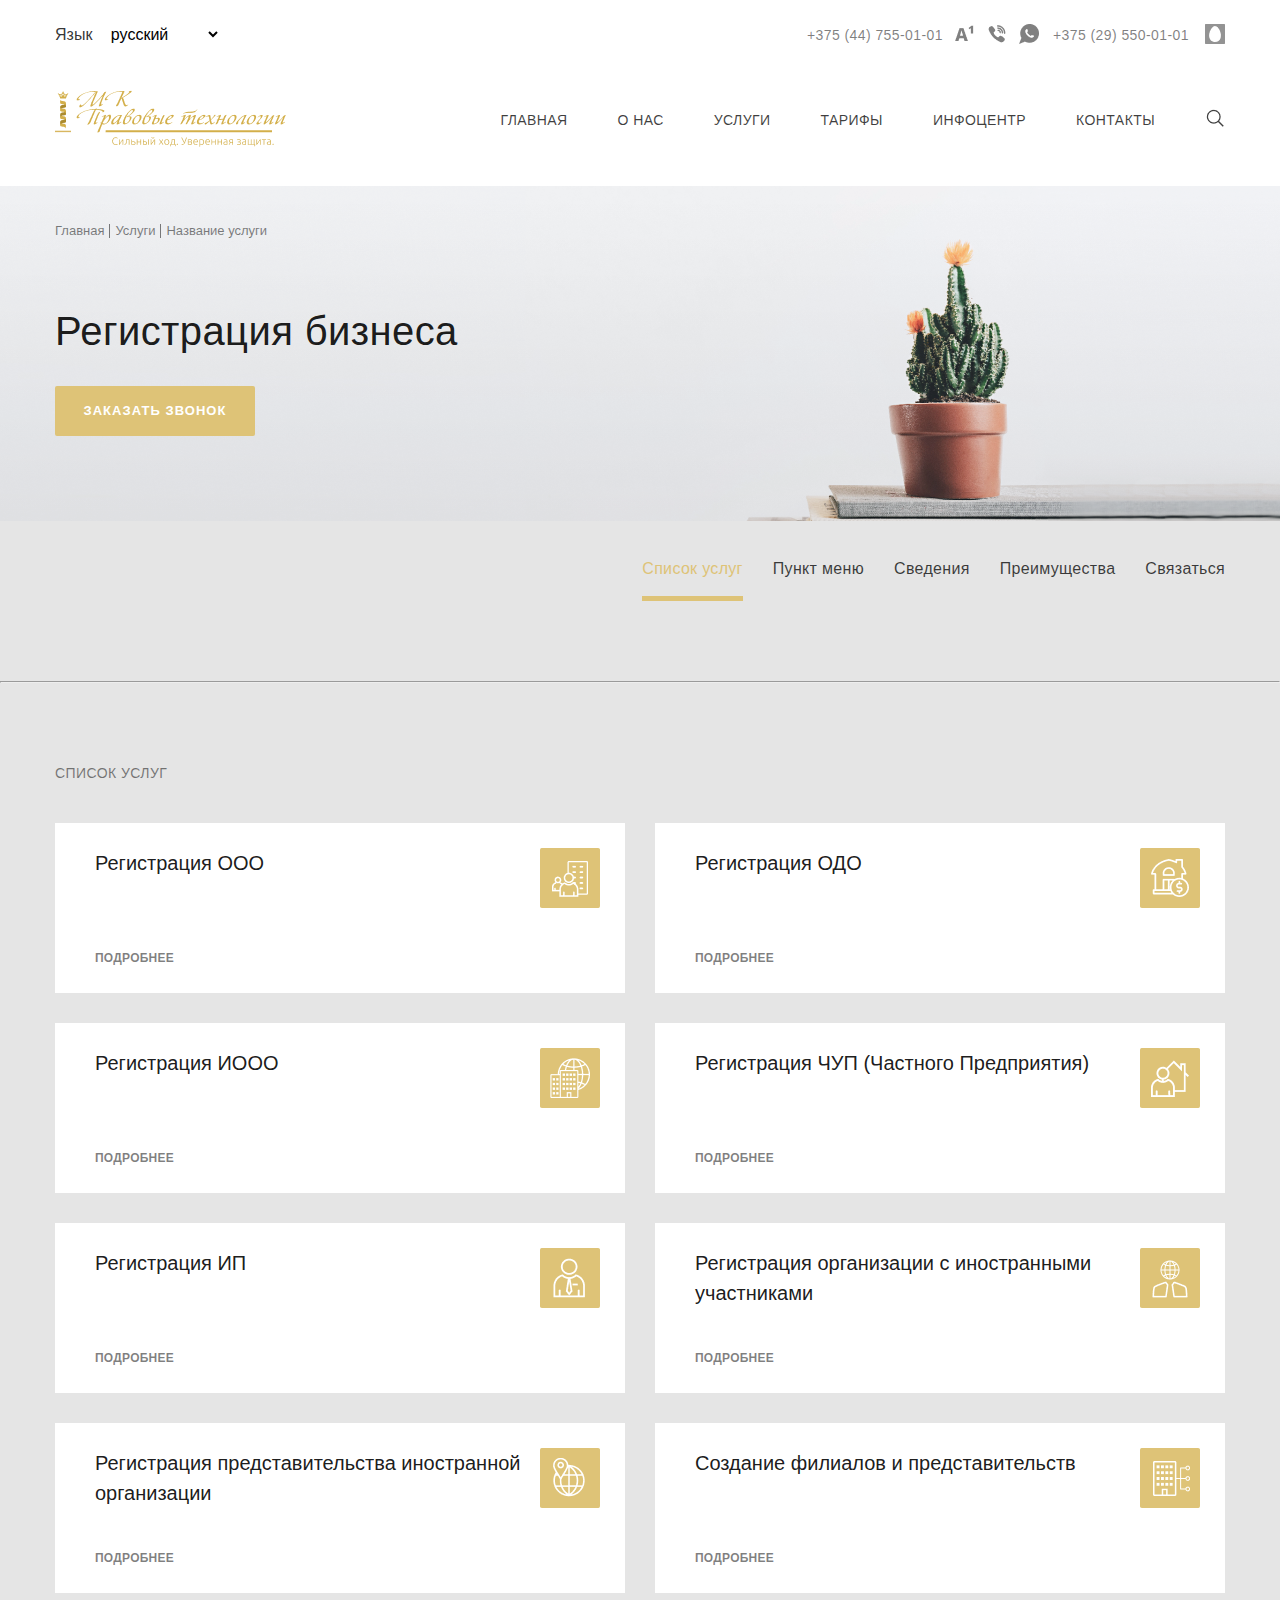
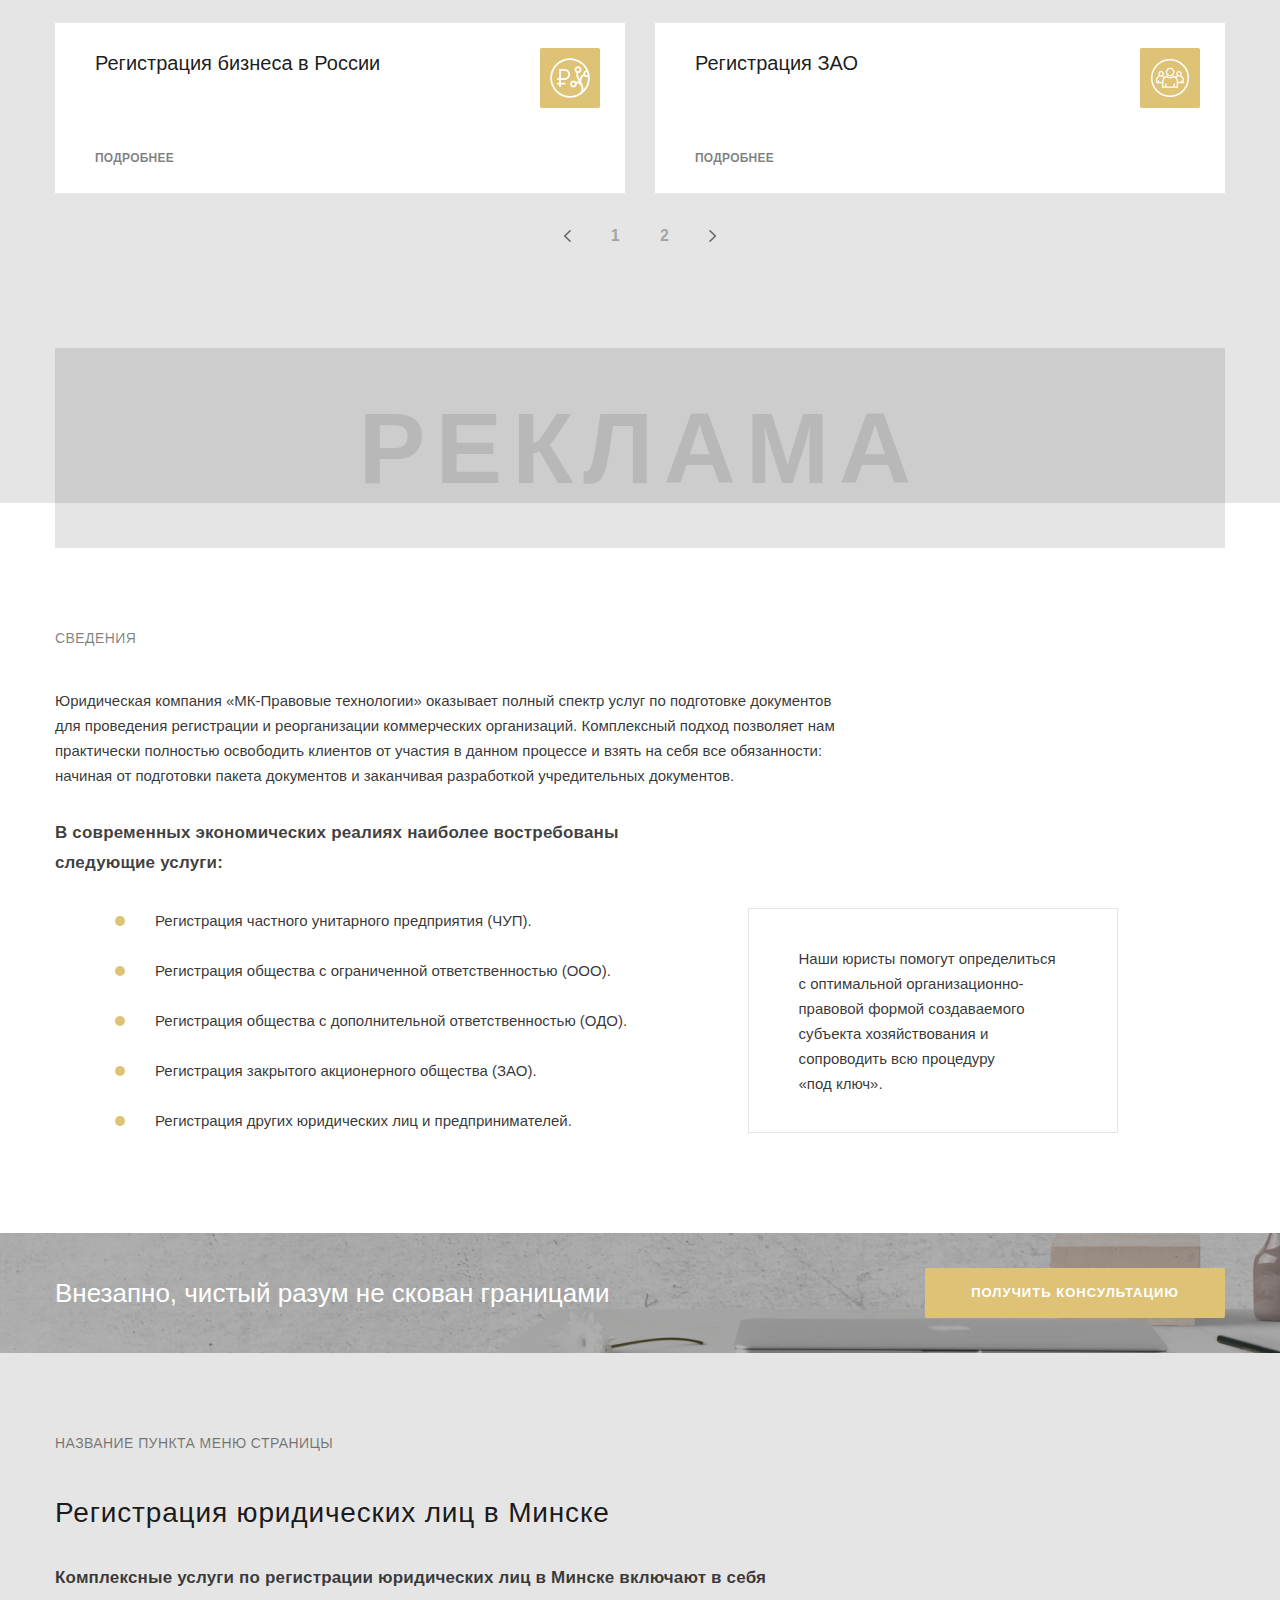
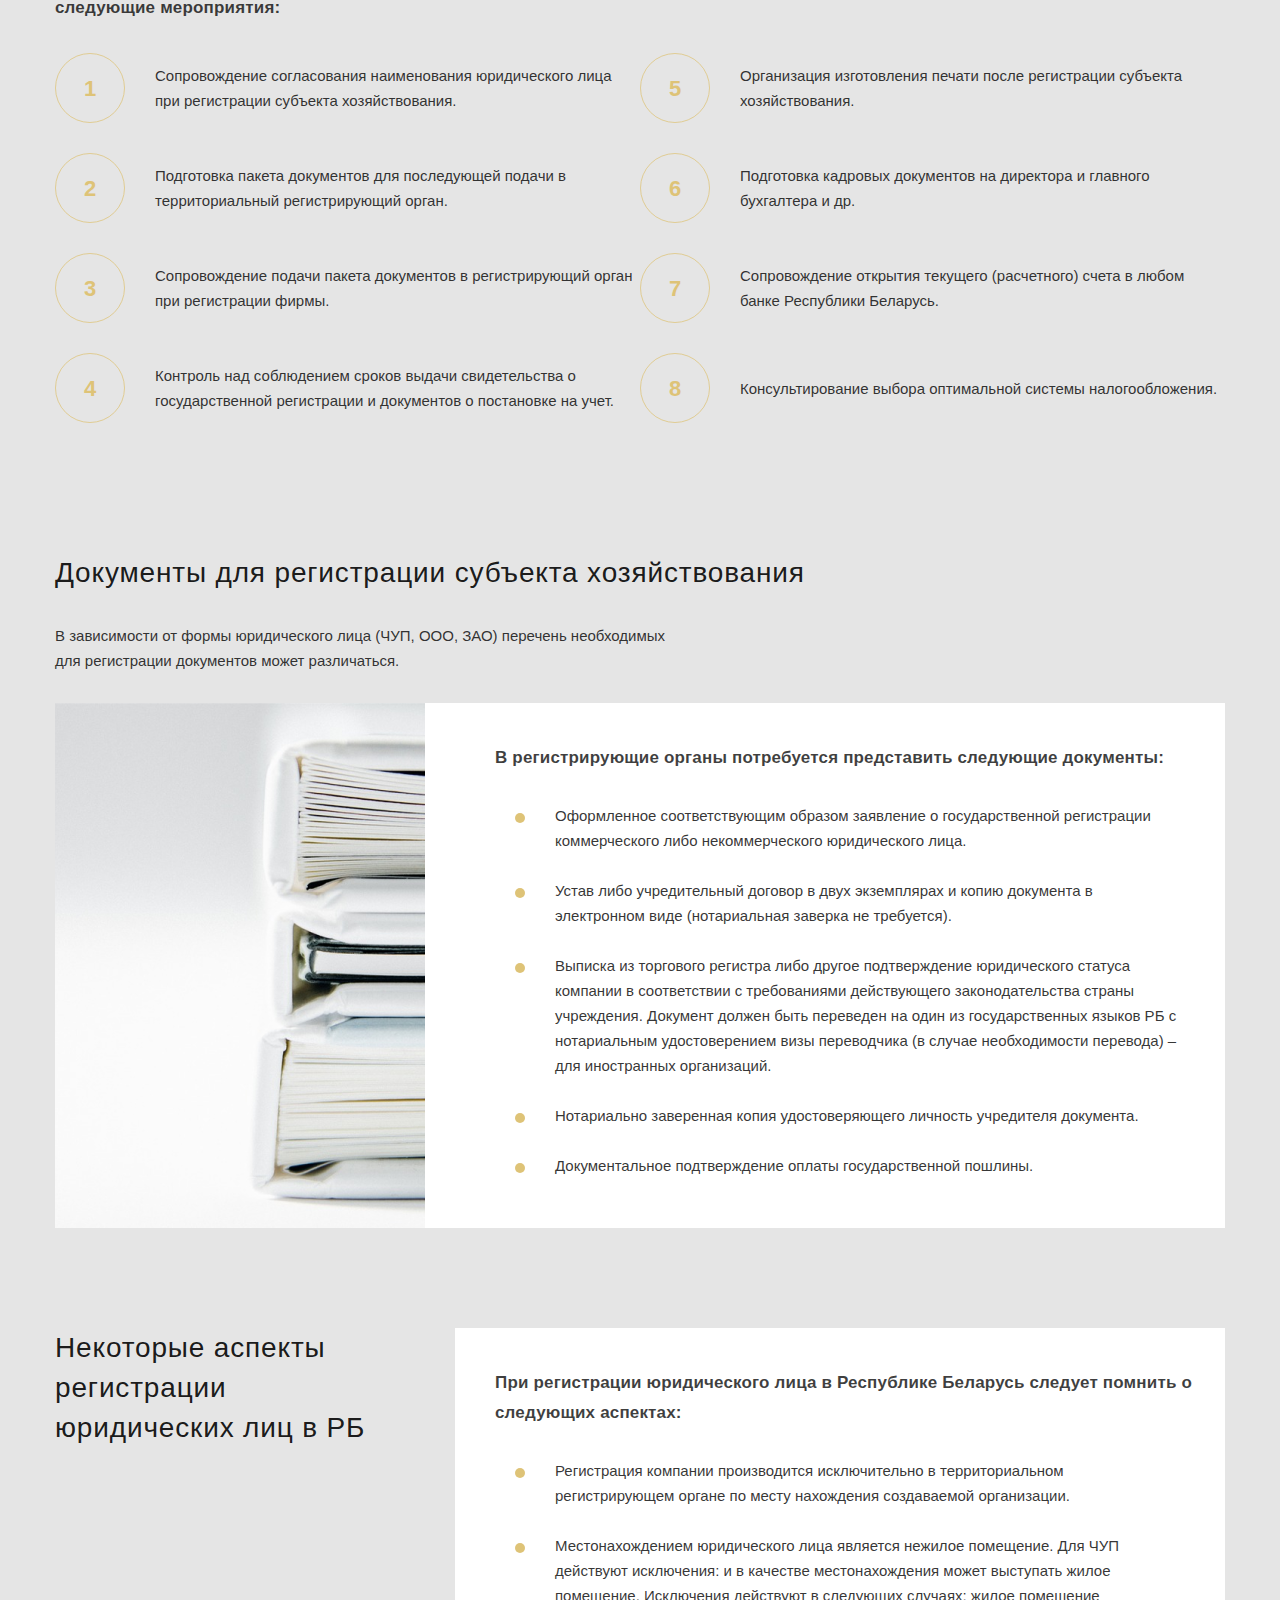
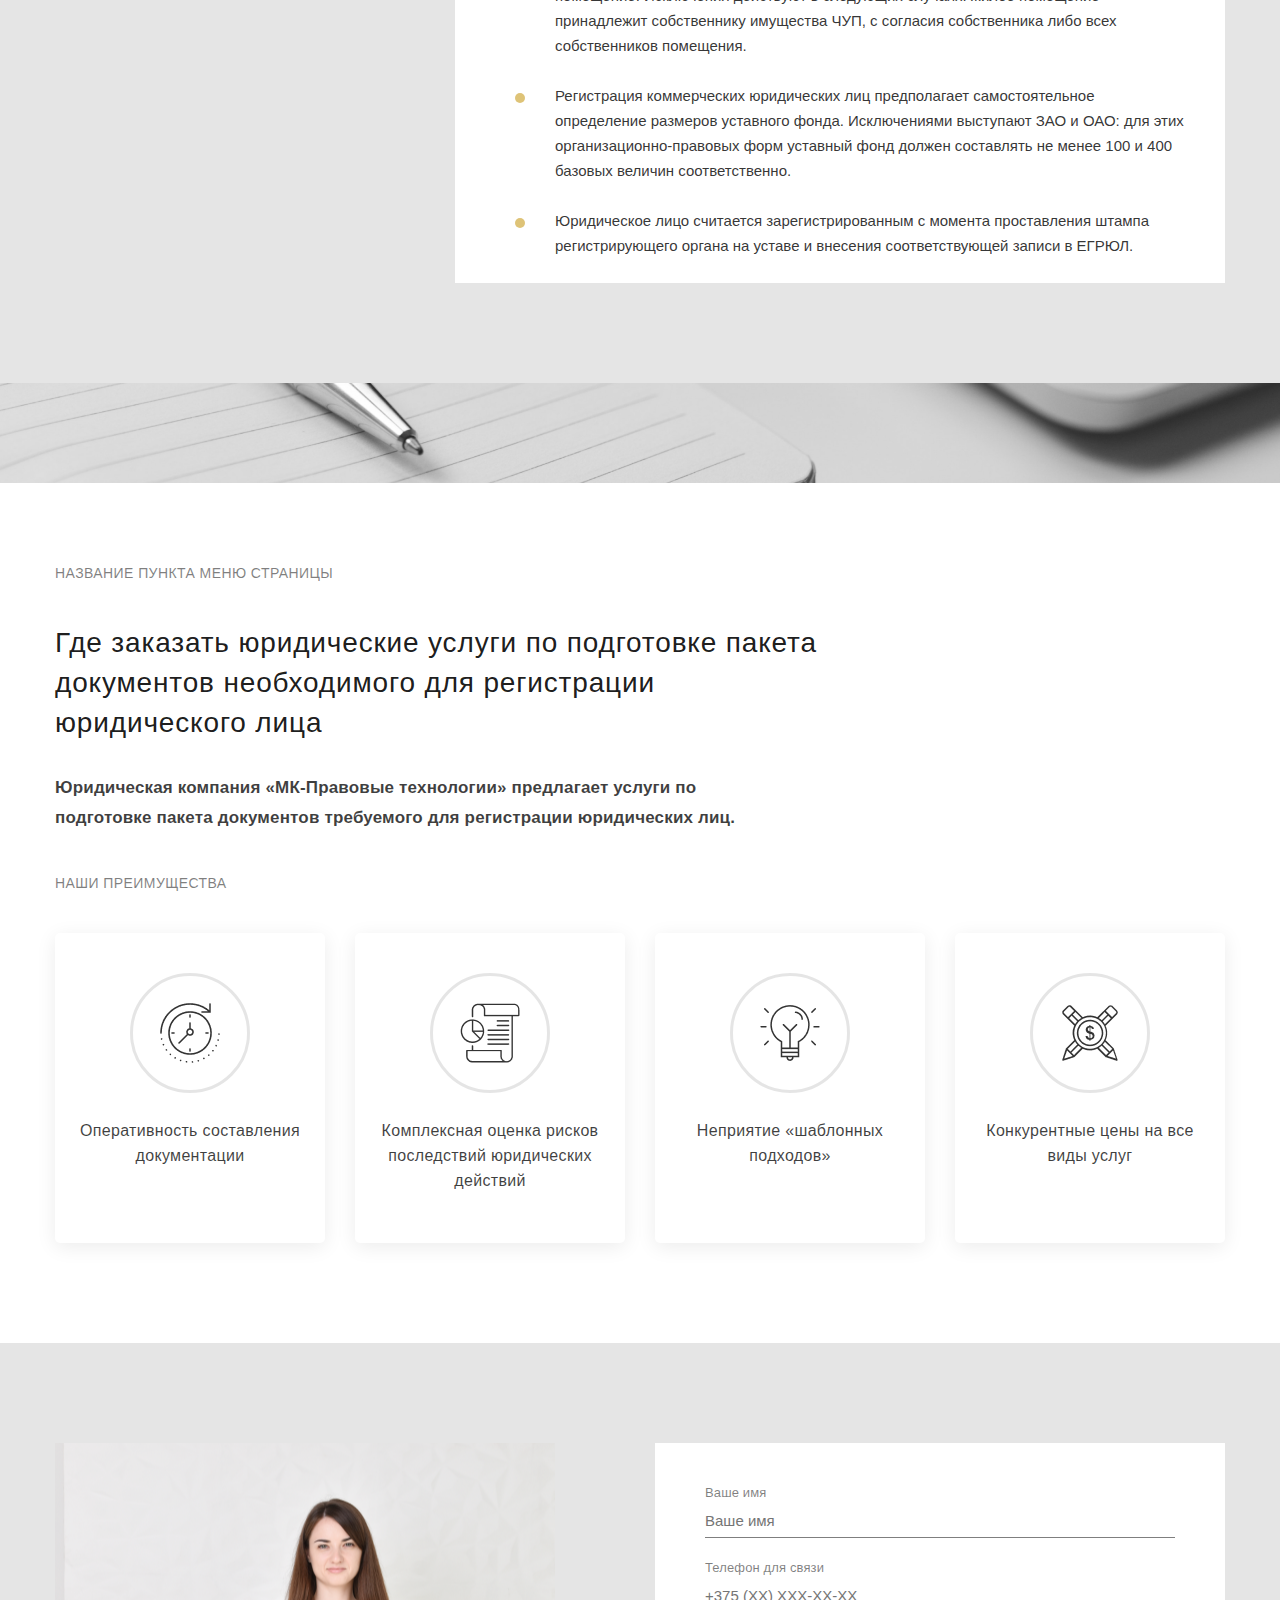
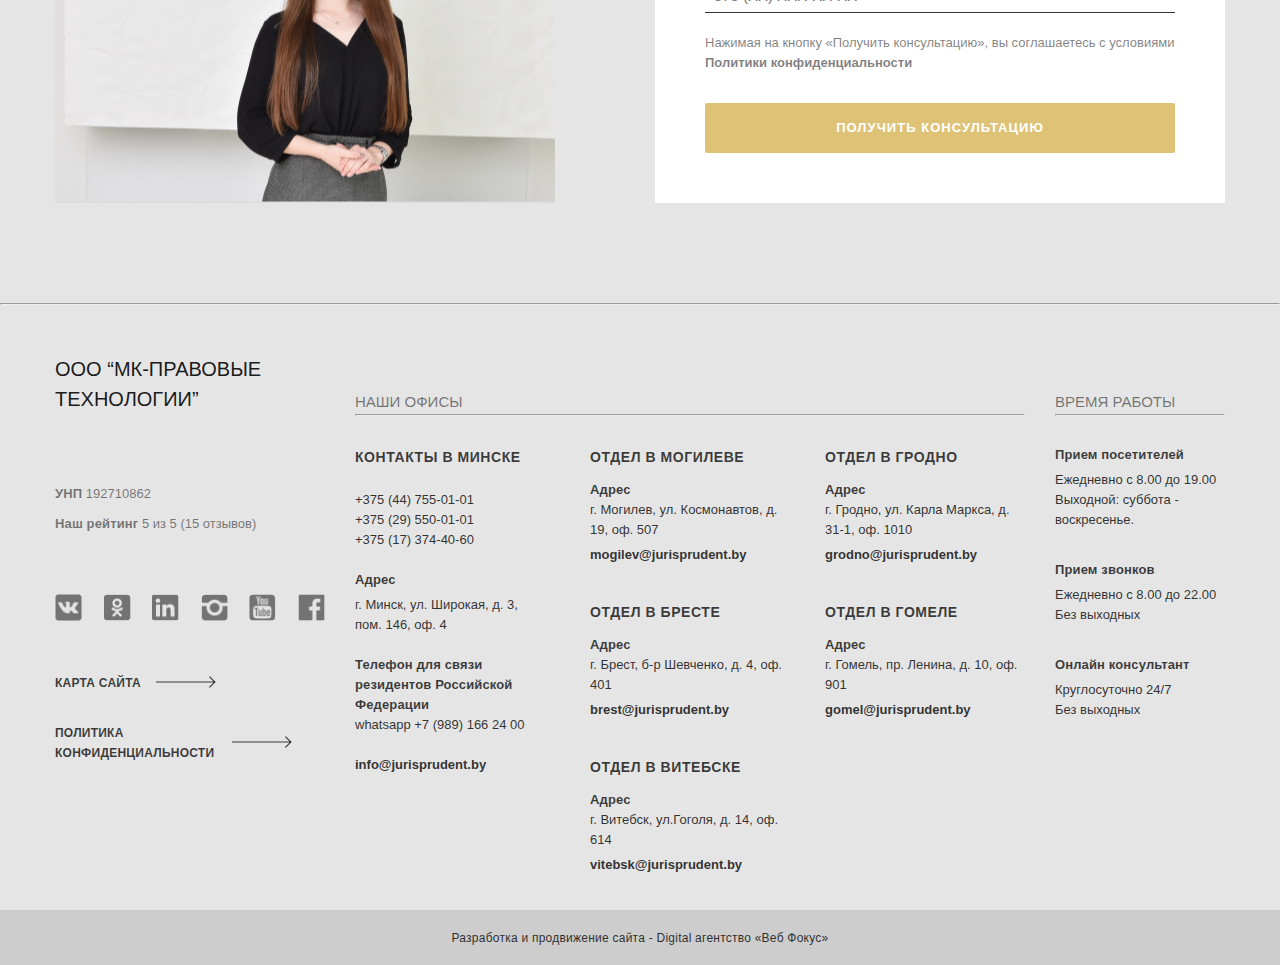
==== commit c1187359: "feat: add form" ====
--- a/business_registration.html
+++ b/business_registration.html
@@ -427,6 +427,91 @@
     </div> <!-- /container -->
 
     <div class="picture2"></div>
+
+    <div class="preparation">
+        <div class="container">
+
+            <h5 class="preparation_anchor">
+                Название пункта меню страницы
+            </h5>
+            <h2 class="preparation_head">
+                Где заказать юридические услуги по подготовке
+                пакета документов необходимого для регистрации юридического лица
+            </h2>
+            <p class="preparation_text">
+                Юридическая компания «МК-Правовые технологии» предлагает услуги по подготовке пакета документов
+                требуемого для регистрации юридических лиц.
+            </p>
+            <div class="preparation_advantages">
+                <h5 class="preparation_advantages_head">
+                    Наши преимущества
+                </h5>
+                <div class="preparation_cards">
+                    <div class="preparation_card">
+                        <div class="preparation_card_image">
+                            <img src="./assets/img/legal services_1.png"
+                                alt="Efficiency of preparation of documentation">
+                        </div>
+                        <p class="preparation_card_text">
+                            Оперативность составления документации
+                        </p>
+                    </div>
+
+                    <div class="preparation_card">
+                        <div class="preparation_card_image">
+                            <img src="./assets/img/legal services_2.png"
+                                alt="Comprehensive risk assessment of the consequences of legal actions">
+                        </div>
+                        <p class="preparation_card_text">
+                            Комплексная оценка рисков последствий юридических действий
+                        </p>
+                    </div>
+
+                    <div class="preparation_card">
+                        <div class="preparation_card_image">
+                            <img src="./assets/img/legal services_3.png" alt="Rejection of stereotyped approaches">
+                        </div>
+                        <p class="preparation_card_text">
+                            Неприятие «шаблонных подходов»
+                        </p>
+                    </div>
+
+                    <div class="preparation_card">
+                        <div class="preparation_card_image">
+                            <img src="./assets/img/legal services_4.png"
+                                alt="Competitive prices for all types of services">
+                        </div>
+                        <p class="preparation_card_text">
+                            Конкурентные цены на все виды услуг
+                        </p>
+                    </div>
+                </div>
+            </div>
+        </div> <!-- /container -->
+    </div> <!-- /preparation -->
+
+    <div class="container">
+        <div class="cooperation">
+            <div class="cooperation_image">
+
+            </div>
+
+            <form class="cooperation_form" action="">
+                <label class="cooperation_form_name_label" for="name">Ваше имя</label>
+                <input class="cooperation_form_name" id="name" type="text" name="name" placeholder="Ваше имя">
+
+                <label class="cooperation_form_phone_label" for="phone">Телефон для связи</label>
+                <input class="cooperation_form_phone" id="phone" type="tel" name="phone" placeholder="+375 (XX) XXX-XX-XX">
+
+                <p class="cooperation_form_warning">
+                    Нажимая на кнопку «Получить консультацию», вы соглашаетесь с условиями <a
+                        class="cooperation_form_link" href="#">Политики конфиденциальности</a>
+                </p>
+
+                <input class="cooperation_form_button" type="submit" value="Получить консультацию">
+            </form>
+        </div> <!-- /cooperation -->
+    </div> <!-- /container -->
 
 
 
--- a/styles/style.css
+++ b/styles/style.css
@@ -3032,10 +3032,166 @@
   width: 100%;
   height: 100px;
   margin-top: 100px;
-  margin-bottom: 80px;
+  margin-bottom: 0;
+  background-color: #FFFFFF;
   background-image: url("./../assets/img/picture2.png");
   background-position: center center;
   background-repeat: no-repeat no-repeat;
   background-size: auto;
 }
+
+.preparation {
+  width: 100%;
+  margin-bottom: 100px;
+  padding-top: 80px;
+  padding-bottom: 100px;
+  background-color: #FFFFFF;
+}
+
+.preparation_anchor {
+  margin-bottom: 40px;
+  font-family: "Commissioner_Regular", sans-serif;
+  font-size: 14px;
+  font-style: normal;
+  font-weight: 400;
+  line-height: 20px;
+  letter-spacing: 0.03em;
+  text-align: left;
+  text-transform: uppercase;
+  color: rgba(0, 0, 0, 0.5);
+}
+
+.preparation_head {
+  width: 770px;
+  margin-bottom: 30px;
+  font-family: "Commissioner_Regular", sans-serif;
+  font-size: 28px;
+  font-style: normal;
+  font-weight: 400;
+  line-height: 40px;
+  letter-spacing: 0.03em;
+  text-align: left;
+  color: rgba(0, 0, 0, 0.9);
+}
+
+.preparation_text {
+  width: 690px;
+  margin-bottom: 40px;
+  font-family: "Lato_Regular", sans-serif;
+  font-size: 17px;
+  font-style: normal;
+  font-weight: 600;
+  line-height: 30px;
+  letter-spacing: 0.01em;
+  text-align: left;
+  color: rgba(0, 0, 0, 0.75);
+}
+
+.preparation_advantages {
+  display: -webkit-box;
+  display: -ms-flexbox;
+  display: flex;
+  width: 100%;
+  -webkit-box-orient: vertical;
+  -webkit-box-direction: normal;
+      -ms-flex-direction: column;
+          flex-direction: column;
+  -webkit-box-align: start;
+      -ms-flex-align: start;
+          align-items: flex-start;
+}
+
+.preparation_advantages_head {
+  margin-bottom: 40px;
+  font-family: "Commissioner_Regular", sans-serif;
+  font-size: 14px;
+  font-style: normal;
+  font-weight: 400;
+  line-height: 20px;
+  letter-spacing: 0.03em;
+  text-align: left;
+  color: rgba(0, 0, 0, 0.5);
+  text-transform: uppercase;
+}
+
+.preparation_cards {
+  display: -webkit-box;
+  display: -ms-flexbox;
+  display: flex;
+  width: 100%;
+  -webkit-box-align: center;
+      -ms-flex-align: center;
+          align-items: center;
+  -webkit-box-pack: justify;
+      -ms-flex-pack: justify;
+          justify-content: space-between;
+}
+
+.preparation_card {
+  display: -webkit-box;
+  display: -ms-flexbox;
+  display: flex;
+  -webkit-box-orient: vertical;
+  -webkit-box-direction: normal;
+      -ms-flex-direction: column;
+          flex-direction: column;
+  -webkit-box-align: center;
+      -ms-flex-align: center;
+          align-items: center;
+  padding: 40px 20px;
+  width: 270px;
+  height: 310px;
+  background: #FFFFFF;
+  -webkit-box-shadow: 0px 4px 20px rgba(0, 0, 0, 0.08);
+          box-shadow: 0px 4px 20px rgba(0, 0, 0, 0.08);
+  border-radius: 5px;
+}
+
+.preparation_card_image {
+  display: -webkit-box;
+  display: -ms-flexbox;
+  display: flex;
+  width: 120px;
+  height: 120px;
+  margin-bottom: 25px;
+  -webkit-box-align: center;
+      -ms-flex-align: center;
+          align-items: center;
+  -webkit-box-pack: center;
+      -ms-flex-pack: center;
+          justify-content: center;
+  border-radius: 100%;
+  border: 3px solid rgba(0, 0, 0, 0.1);
+}
+
+.preparation_card_image img {
+  width: 60px;
+  height: 60px;
+}
+
+.preparation_card_text {
+  font-family: "Lato_Regular", sans-serif;
+  font-size: 16px;
+  font-style: normal;
+  font-weight: 400;
+  line-height: 25px;
+  letter-spacing: 0.02em;
+  text-align: center;
+  color: rgba(0, 0, 0, 0.75);
+}
+
+.cooperation_image {
+  display: -webkit-box;
+  display: -ms-flexbox;
+  display: flex;
+  width: 500px;
+  -webkit-box-orient: vertical;
+  -webkit-box-direction: normal;
+      -ms-flex-direction: column;
+          flex-direction: column;
+  background-image: url("./../assets/img/reg.png");
+  background-position: center center;
+  background-repeat: no-repeat no-repeat;
+  background-size: auto;
+}
 /*# sourceMappingURL=style.css.map */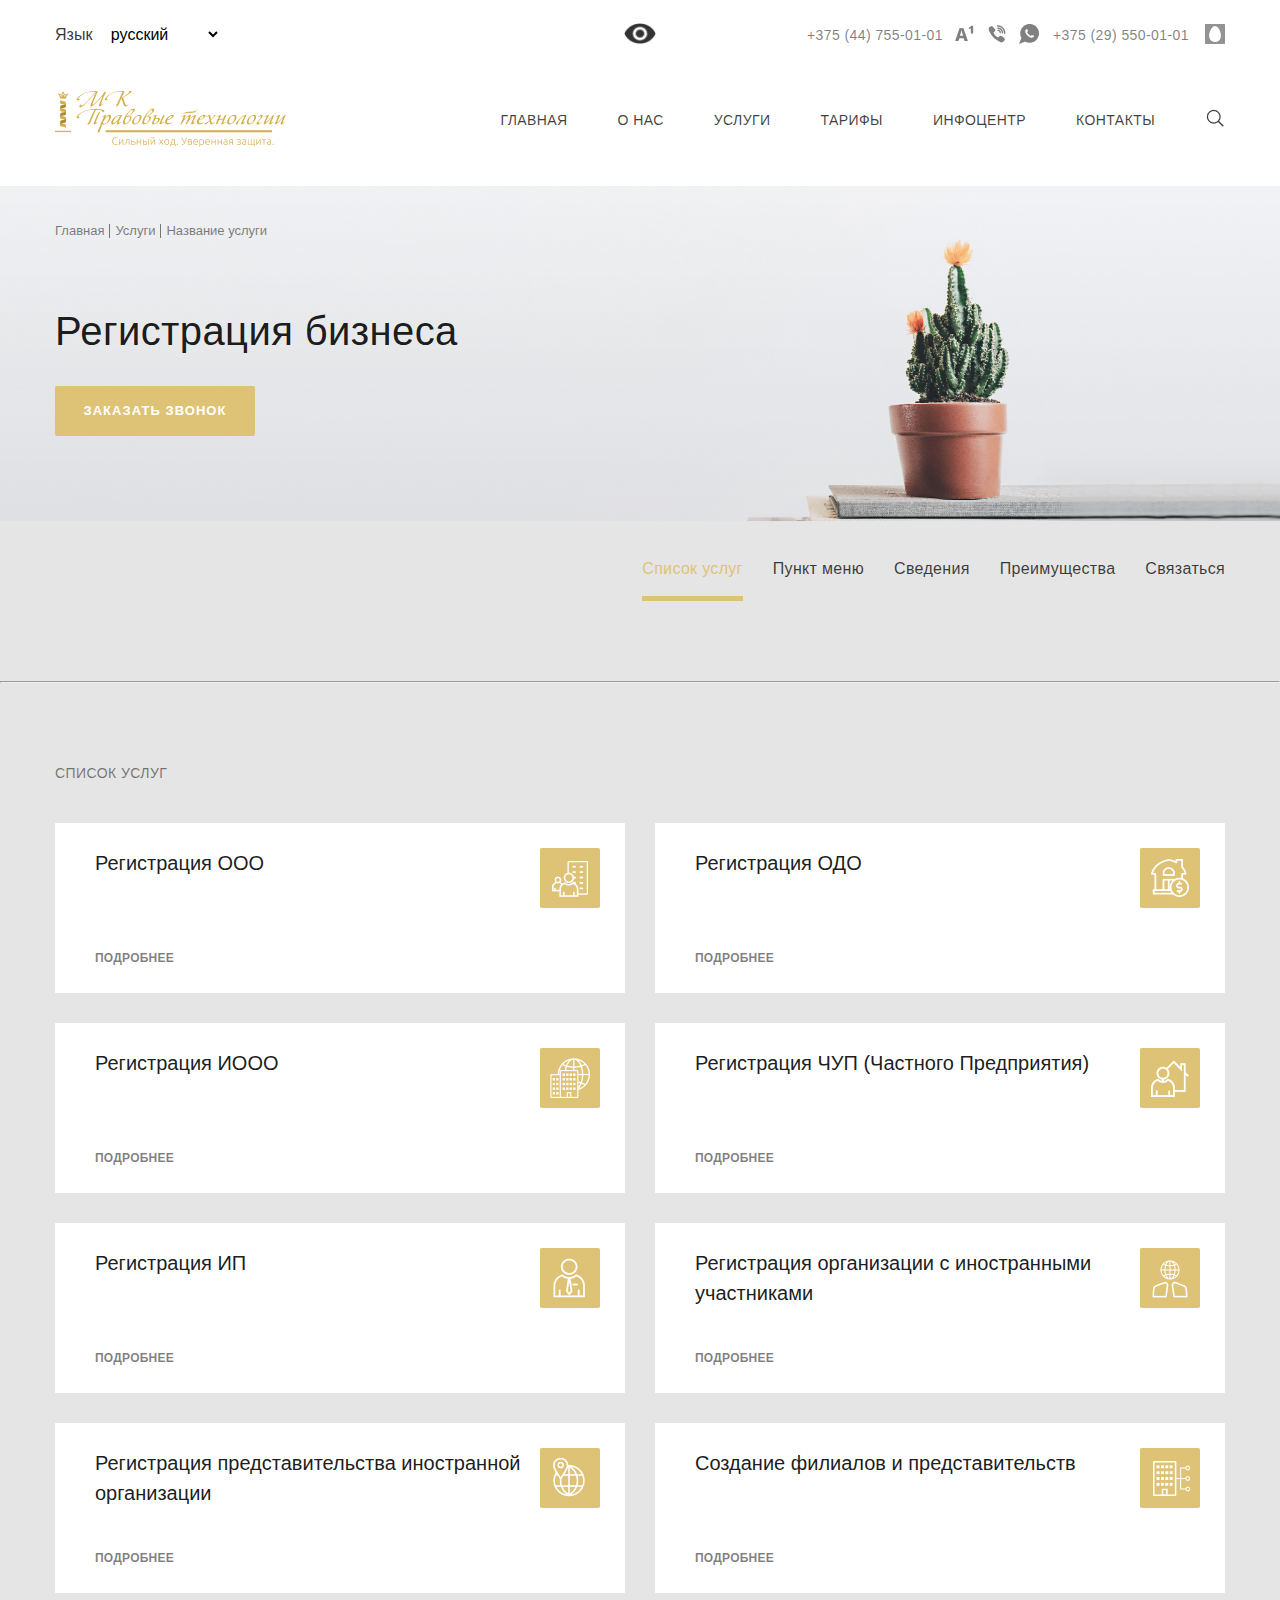
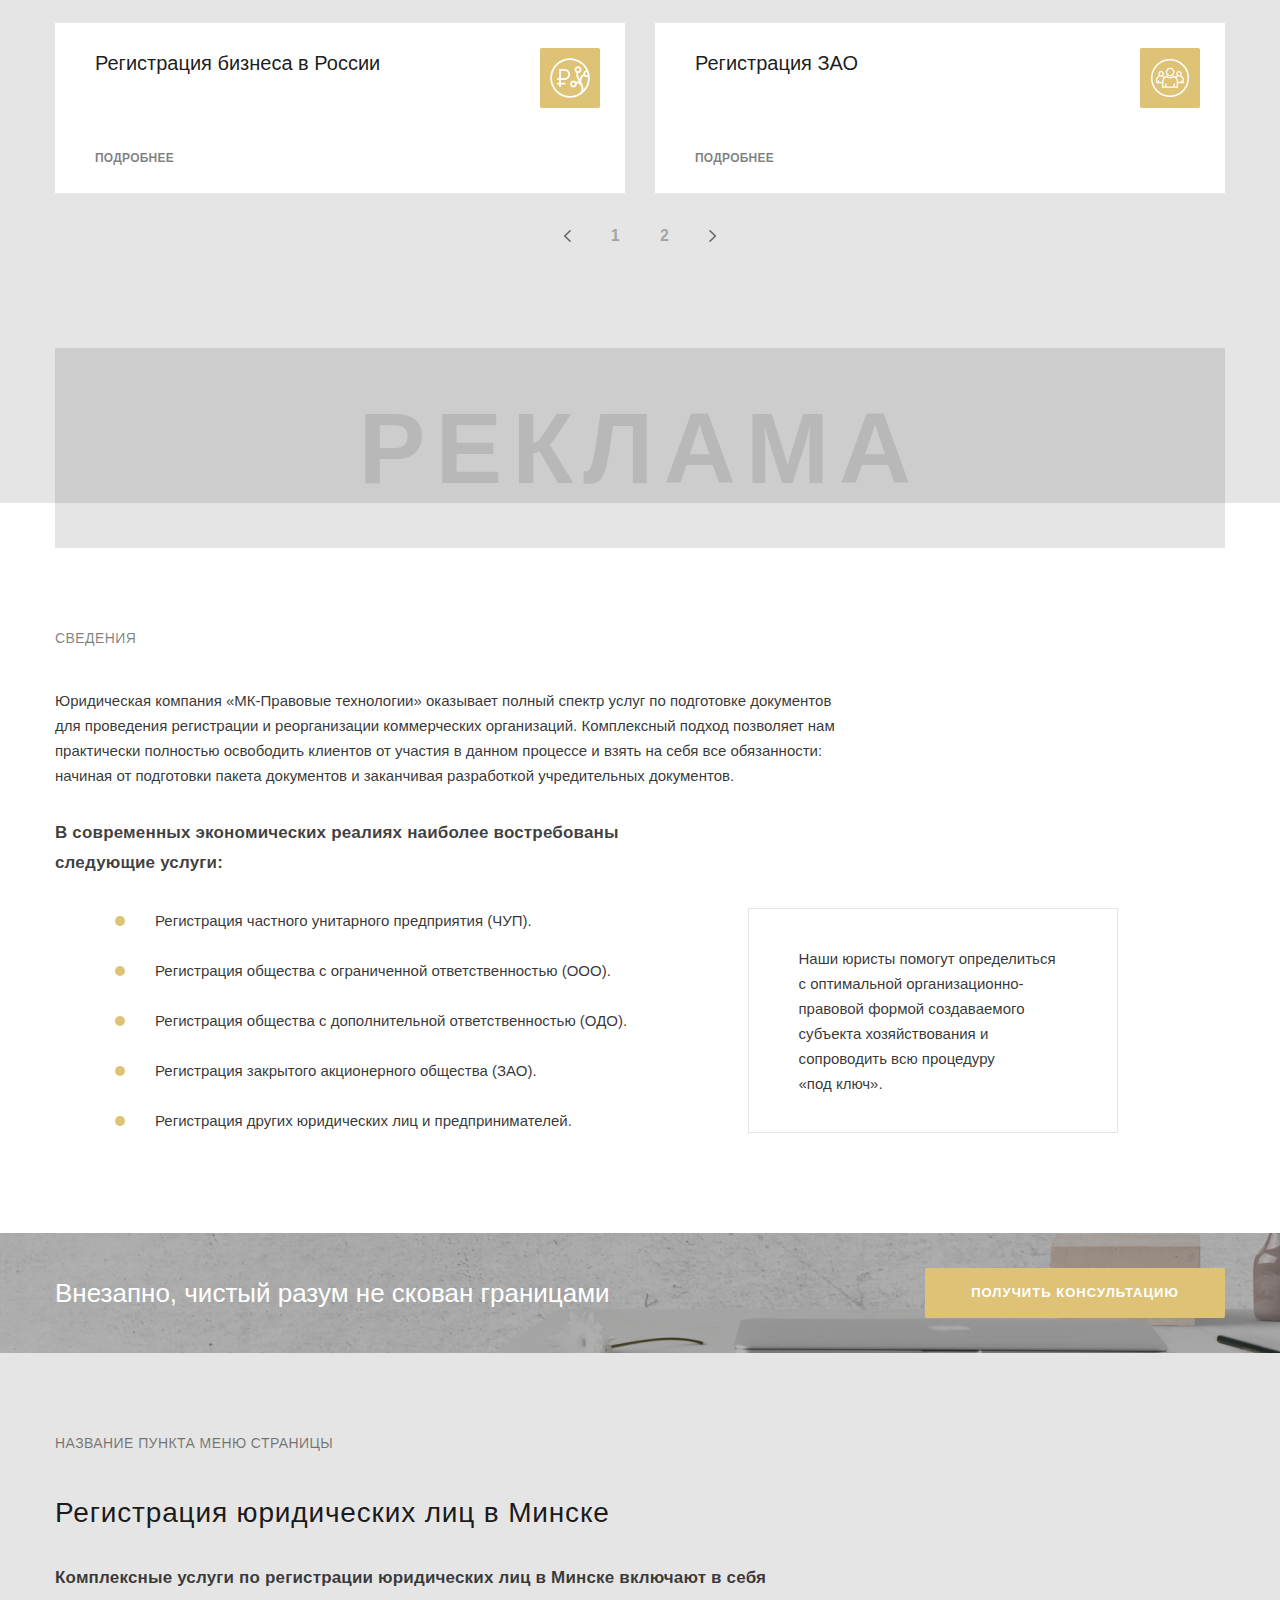
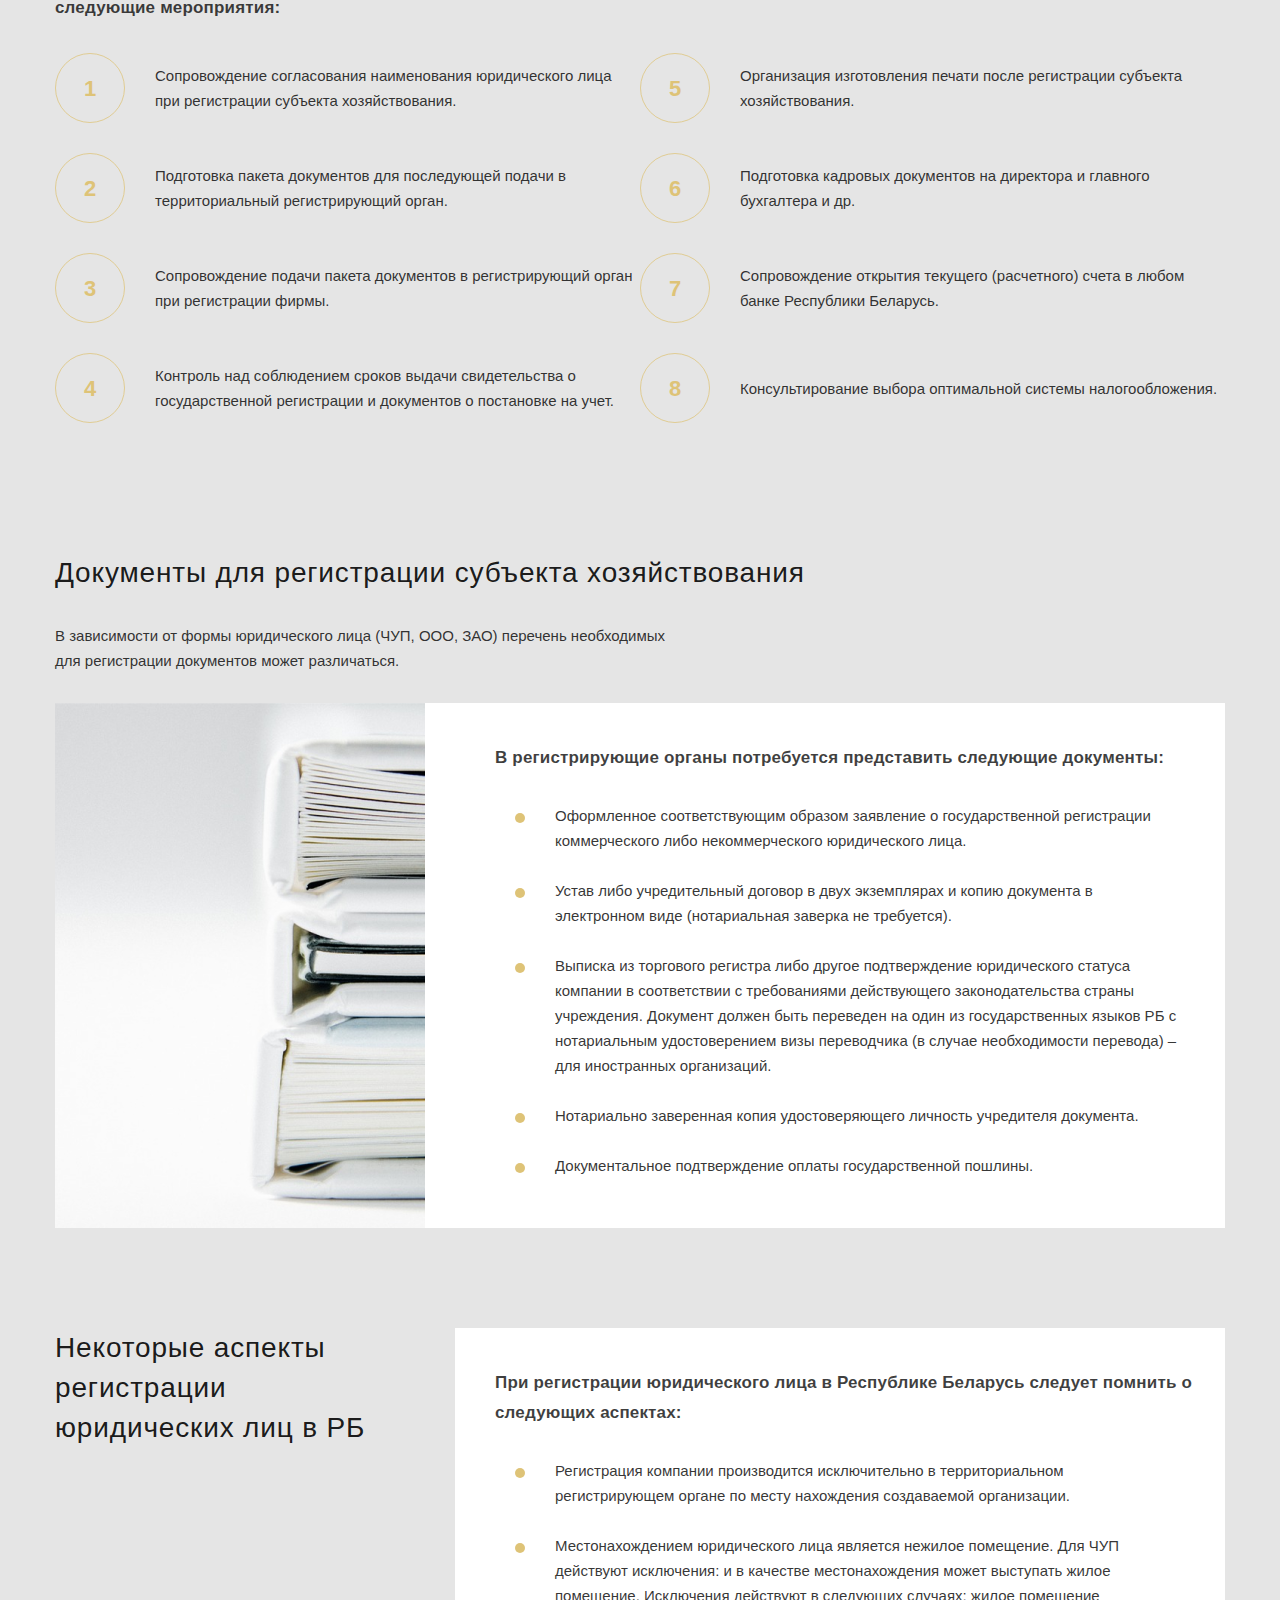
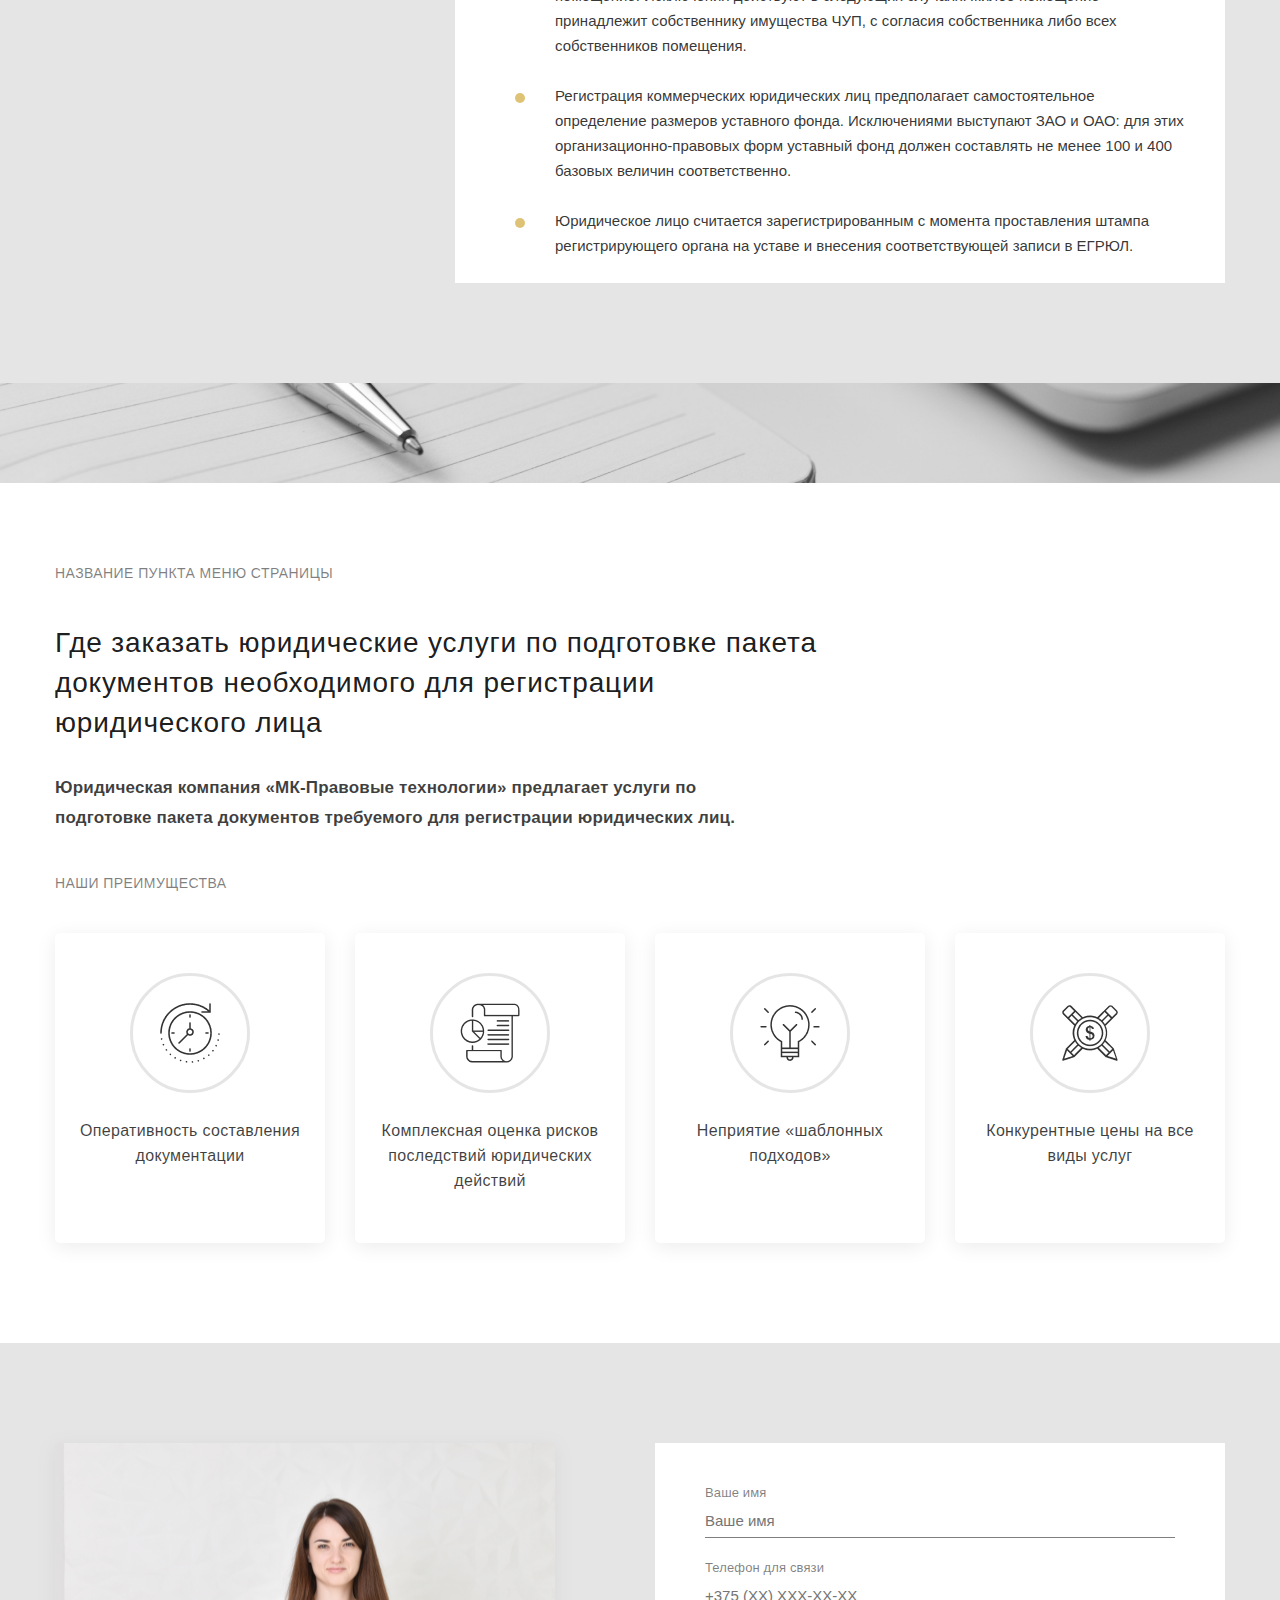
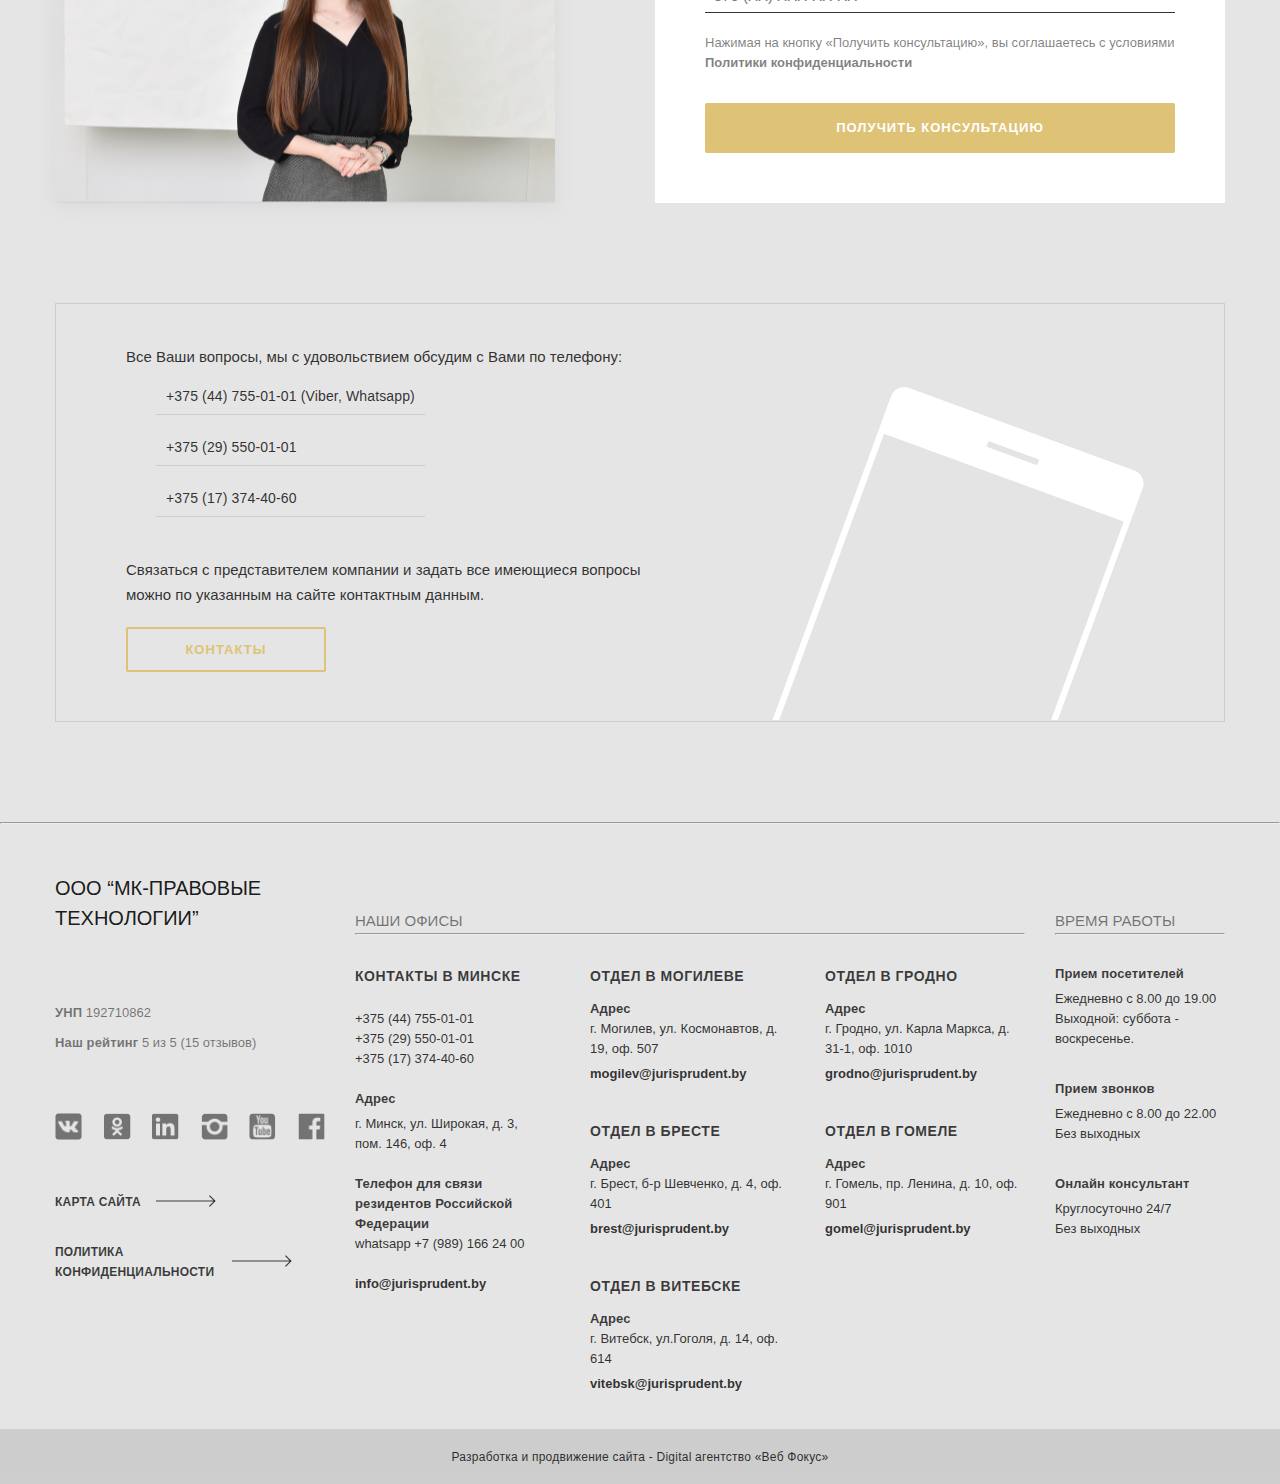
==== commit 31655d3b: "feat: add connection" ====
--- a/business_registration.html
+++ b/business_registration.html
@@ -6,6 +6,7 @@
     <meta name="viewport" content="width=device-width, initial-scale=1.0">
     <title>Document</title>
     <link rel="stylesheet" href="./styles/style.css">
+    <link rel="shortcut icon" href="favicon.ico" type="image/x-icon">
 </head>
 
 <body>
@@ -18,6 +19,9 @@
                         <option class="select_language_item" value="russian">русский</option>
                         <option class="select_language_item" value="inglish">английский</option>
                     </select>
+                </div>
+                <div class="version_for_the_visually_impaired">
+                    <img src="./assets/img/version_for_the_visually_impaired.png" alt="version for the visually impaired">
                 </div>
                 <div class="header_links_social">
                     <div class="phone_links first_phone">
@@ -501,7 +505,8 @@
                 <input class="cooperation_form_name" id="name" type="text" name="name" placeholder="Ваше имя">
 
                 <label class="cooperation_form_phone_label" for="phone">Телефон для связи</label>
-                <input class="cooperation_form_phone" id="phone" type="tel" name="phone" placeholder="+375 (XX) XXX-XX-XX">
+                <input class="cooperation_form_phone" id="phone" type="tel" name="phone"
+                    placeholder="+375 (XX) XXX-XX-XX">
 
                 <p class="cooperation_form_warning">
                     Нажимая на кнопку «Получить консультацию», вы соглашаетесь с условиями <a
@@ -511,6 +516,34 @@
                 <input class="cooperation_form_button" type="submit" value="Получить консультацию">
             </form>
         </div> <!-- /cooperation -->
+
+        <div class="connection">
+            <div class="connection_info">
+                <p class="connection_text">
+                    Все Ваши вопросы, мы с удовольствием обсудим с Вами по телефону:
+                </p>
+                <ul class="connection_list">
+                    <li class="connection_item">
+                        +375 (44) 755-01-01 (Viber, Whatsapp)
+                    </li>
+                    <li class="connection_item">
+                        +375 (29) 550-01-01
+                    </li>
+                    <li class="connection_item">
+                        +375 (17) 374-40-60
+                    </li>
+                </ul>
+                <p class="connection_text_bold">
+                    Связаться с представителем компании и задать все имеющиеся вопросы можно по указанным на сайте
+                    контактным данным.
+                </p>
+                <button class="connection_button">
+                    Контакты
+                </button>
+            </div>
+            <div class="connection_image"></div>
+
+        </div> <!-- /connection -->
     </div> <!-- /container -->
 
 
--- a/styles/style.css
+++ b/styles/style.css
@@ -56,6 +56,7 @@
 
 .header_links,
 .header_menu {
+  position: relative;
   display: -webkit-box;
   display: -ms-flexbox;
   display: flex;
@@ -99,6 +100,26 @@
   border: 0;
   outline: 0;
   background-color: transparent;
+}
+
+.version_for_the_visually_impaired {
+  position: absolute;
+  top: 50%;
+  left: 50%;
+  margin-right: -50%;
+  -webkit-transform: translate(-50%, -50%);
+          transform: translate(-50%, -50%);
+  cursor: pointer;
+}
+
+.version_for_the_visually_impaired img {
+  height: 21.875px;
+  width: 32.08333206176758px;
+}
+
+.version_for_the_visually_impaired img:hover {
+  -webkit-filter: invert(30%);
+          filter: invert(30%);
 }
 
 .header_links_social,
@@ -3193,5 +3214,127 @@
   background-position: center center;
   background-repeat: no-repeat no-repeat;
   background-size: auto;
+  -webkit-filter: drop-shadow(0px 4px 10px rgba(0, 0, 0, 0.05));
+          filter: drop-shadow(0px 4px 10px rgba(0, 0, 0, 0.05));
+}
+
+.connection {
+  display: -webkit-box;
+  display: -ms-flexbox;
+  display: flex;
+  -webkit-box-orient: horizontal;
+  -webkit-box-direction: normal;
+      -ms-flex-direction: row;
+          flex-direction: row;
+  width: 100%;
+  -webkit-box-align: start;
+      -ms-flex-align: start;
+          align-items: flex-start;
+  -webkit-box-pack: justify;
+      -ms-flex-pack: justify;
+          justify-content: space-between;
+  margin-bottom: 100px;
+  padding: 40px 70px 0px 70px;
+  border: 1px solid rgba(0, 0, 0, 0.1);
+}
+
+.connection_info {
+  display: -webkit-box;
+  display: -ms-flexbox;
+  display: flex;
+  width: 530px;
+  -webkit-box-orient: vertical;
+  -webkit-box-direction: normal;
+      -ms-flex-direction: column;
+          flex-direction: column;
+  -webkit-box-align: start;
+      -ms-flex-align: start;
+          align-items: flex-start;
+}
+
+.connection_text {
+  font-family: "Lato_Light", sans-serif;
+  font-size: 15px;
+  font-style: normal;
+  font-weight: 300;
+  line-height: 25px;
+  letter-spacing: 0em;
+  text-align: left;
+  color: rgba(0, 0, 0, 0.8);
+}
+
+.connection_list {
+  margin: 10px auto 25px 30px;
+  display: -webkit-box;
+  display: -ms-flexbox;
+  display: flex;
+  -webkit-box-orient: vertical;
+  -webkit-box-direction: normal;
+      -ms-flex-direction: column;
+          flex-direction: column;
+}
+
+.connection_item {
+  padding: 5px 10px;
+  margin-bottom: 15px;
+  border-bottom: 1px solid rgba(0, 0, 0, 0.1);
+  font-family: "Lato_Light", sans-serif;
+  font-size: 14px;
+  font-style: normal;
+  font-weight: 300;
+  line-height: 25px;
+  letter-spacing: 0.01em;
+  text-align: left;
+  color: rgba(0, 0, 0, 0.8);
+}
+
+.connection_text_bold {
+  margin-bottom: 20px;
+  font-family: "Lato_Light", sans-serif;
+  font-size: 15px;
+  font-style: normal;
+  font-weight: 300;
+  line-height: 25px;
+  letter-spacing: 0em;
+  text-align: left;
+  color: rgba(0, 0, 0, 0.8);
+}
+
+.connection_button {
+  display: -webkit-box;
+  display: -ms-flexbox;
+  display: flex;
+  width: 200px;
+  height: 45px;
+  -webkit-box-align: center;
+      -ms-flex-align: center;
+          align-items: center;
+  text-align: center;
+  letter-spacing: 0.08em;
+  text-transform: uppercase;
+  font-family: "Commissioner_Bold", sans-serif;
+  font-size: 13px;
+  font-style: normal;
+  font-weight: 700;
+  line-height: 30px;
+  letter-spacing: 0.08em;
+  text-align: center;
+  -webkit-box-pack: center;
+      -ms-flex-pack: center;
+          justify-content: center;
+  border: 2px solid #DEC377;
+  border-radius: 2px;
+  color: #DEC377;
+  background-color: transparent;
+}
+
+.connection_image {
+  width: 435px;
+  height: 385px;
+  margin-top: -8px;
+  background-image: url("./../assets/img/smartphone.png");
+  background-position: top center;
+  background-repeat: no-repeat no-repeat;
+  background-size: auto;
 }
 /*# sourceMappingURL=style.css.map */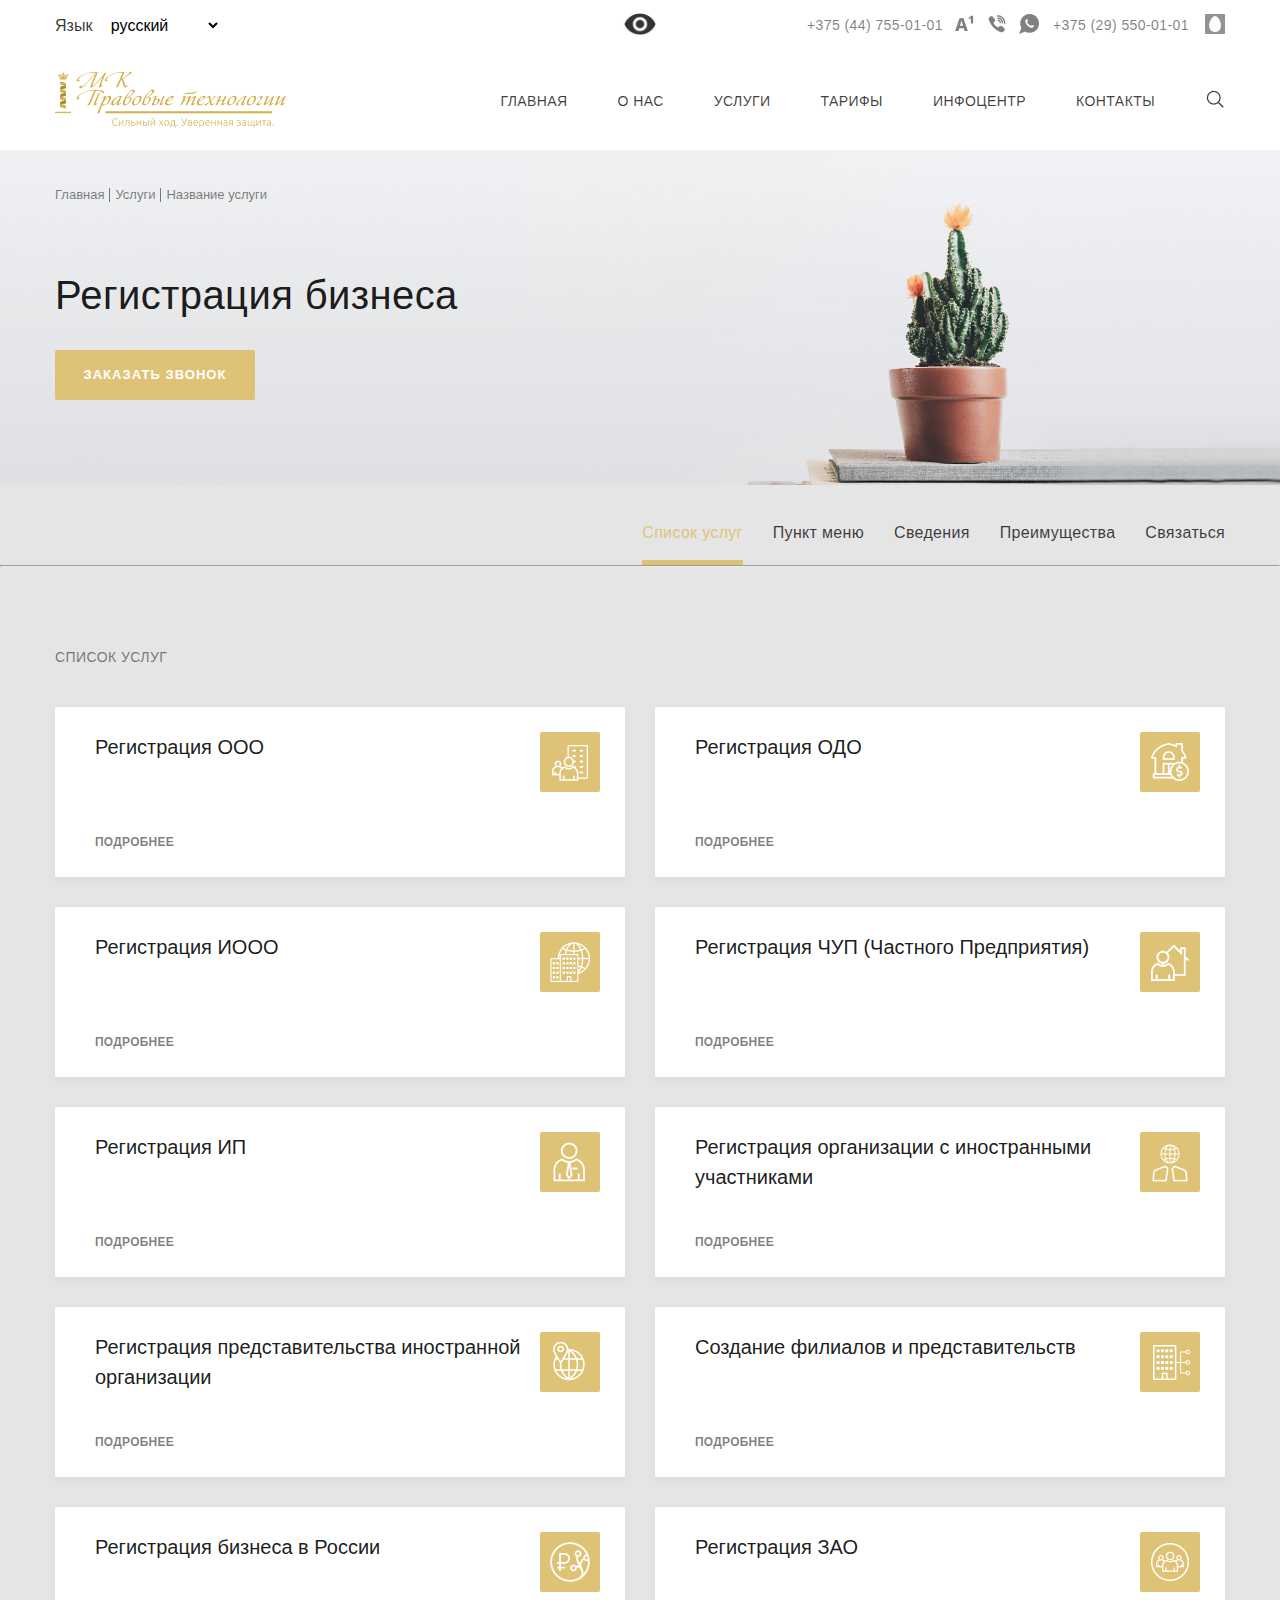
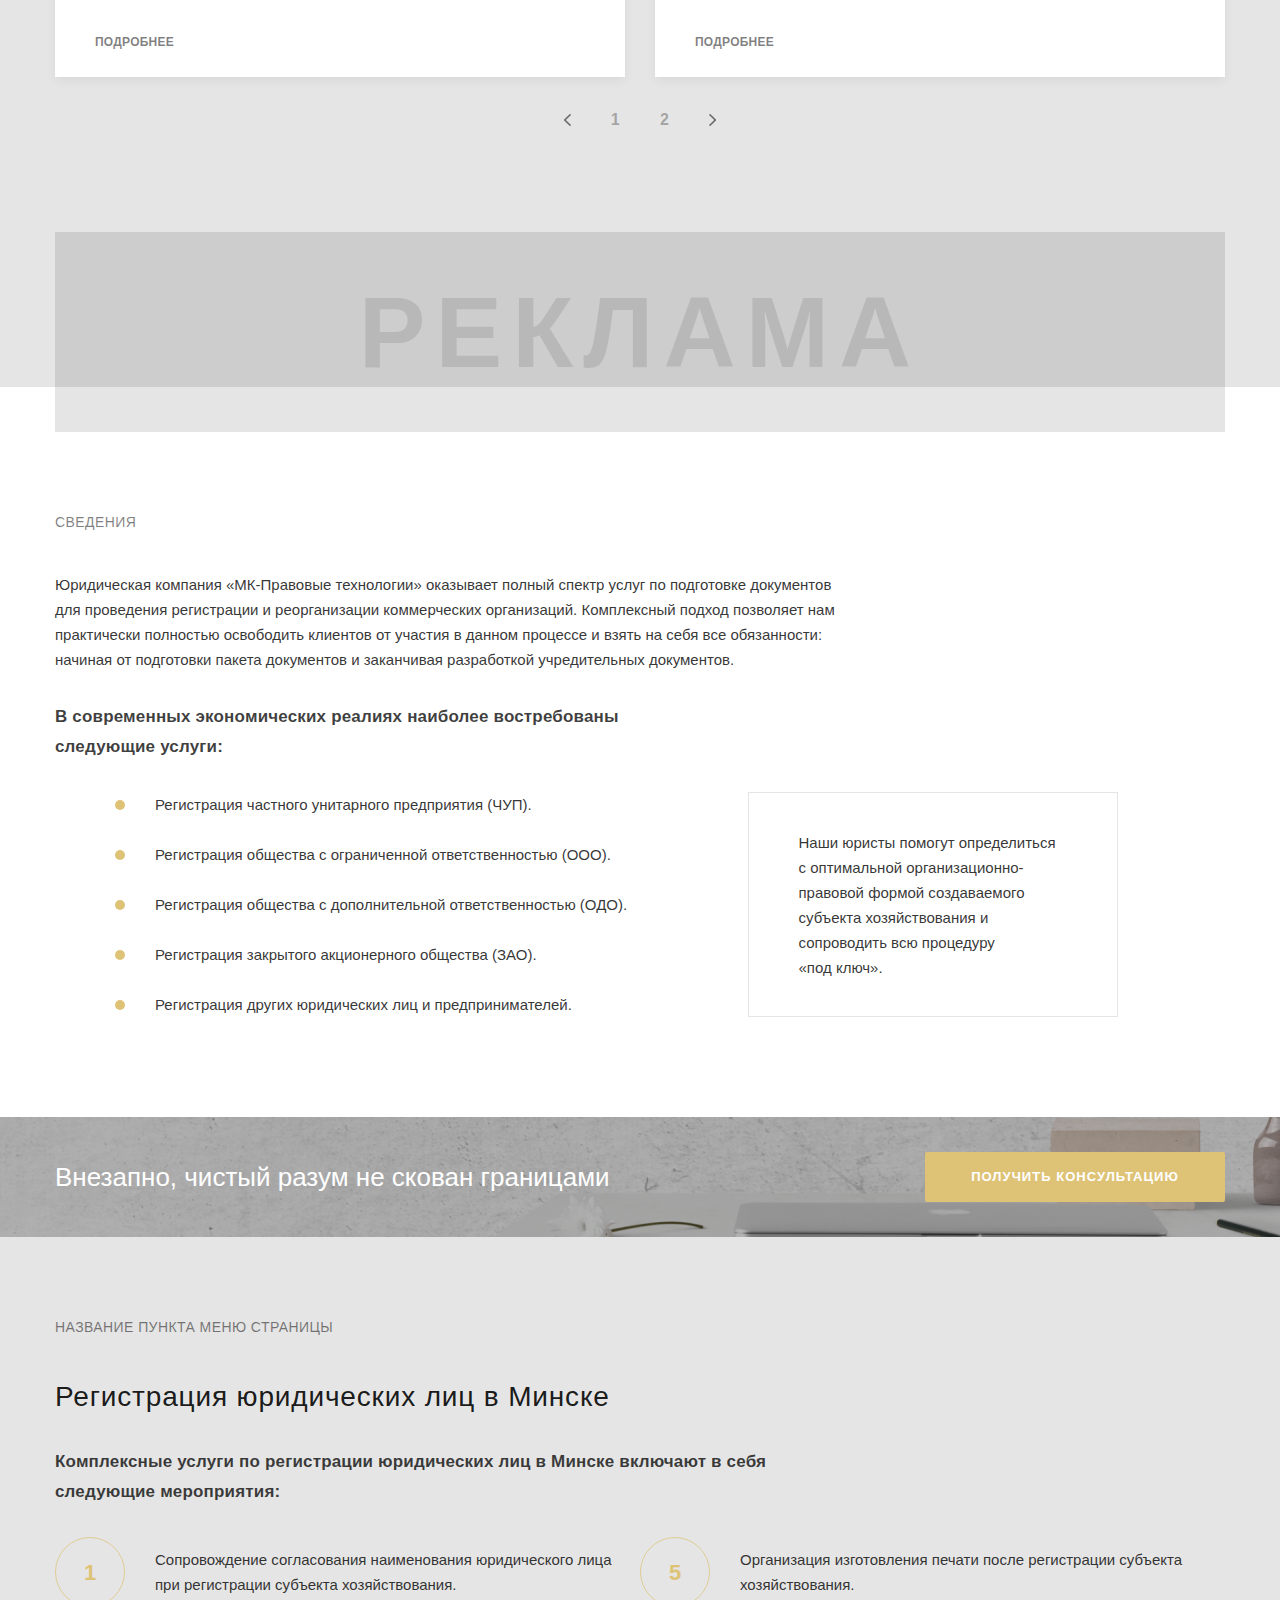
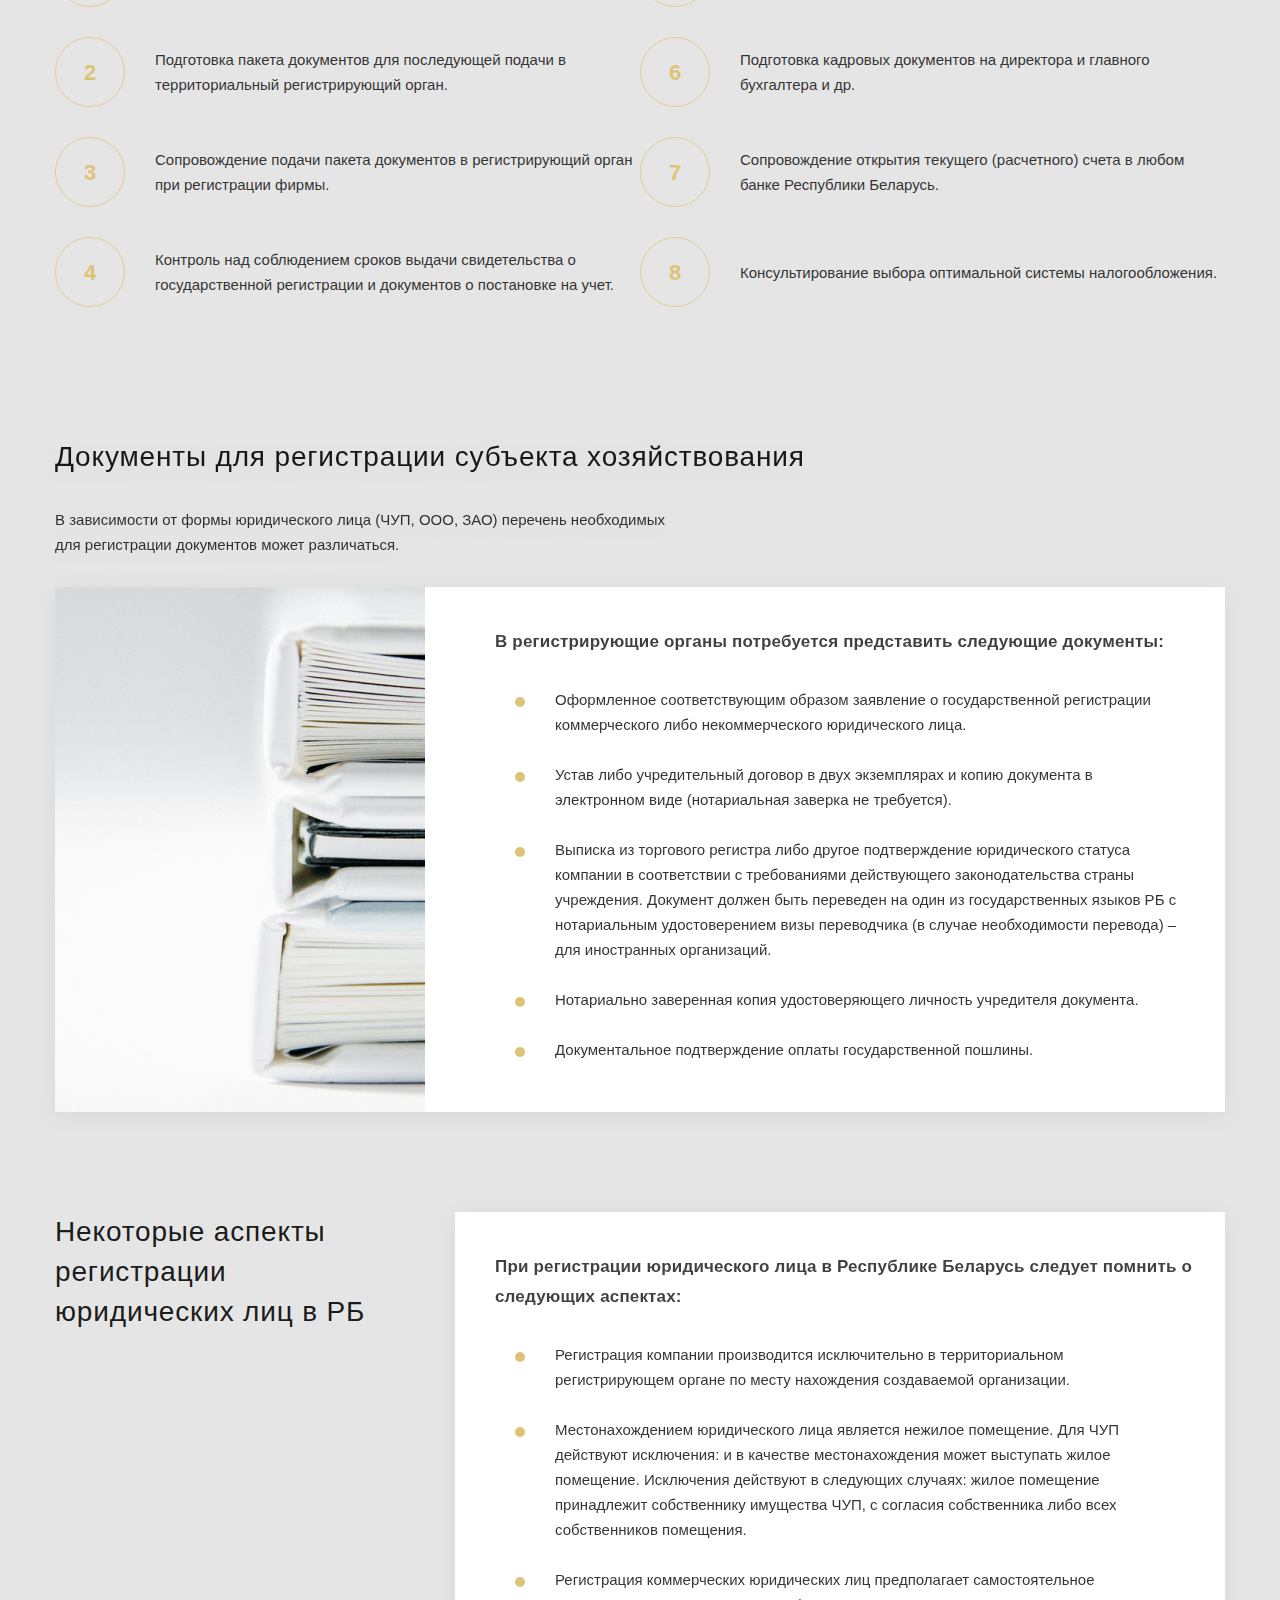
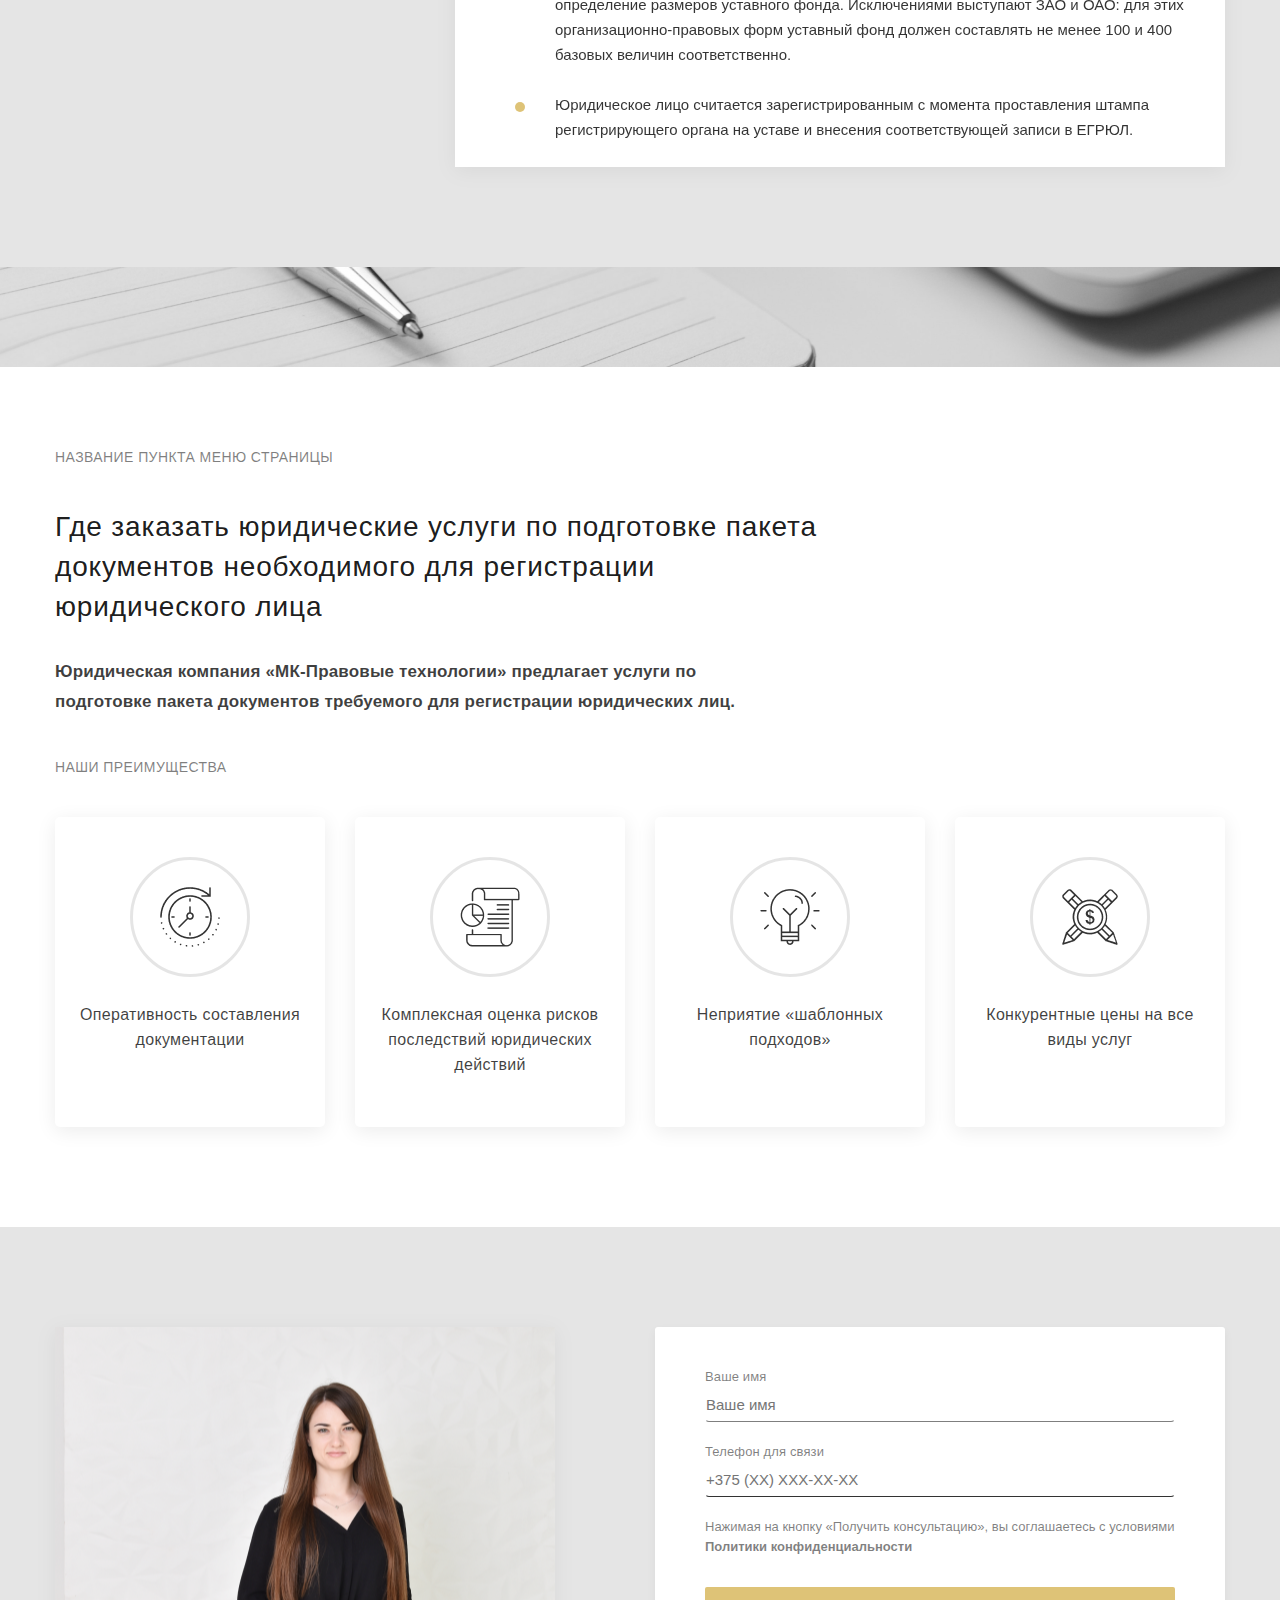
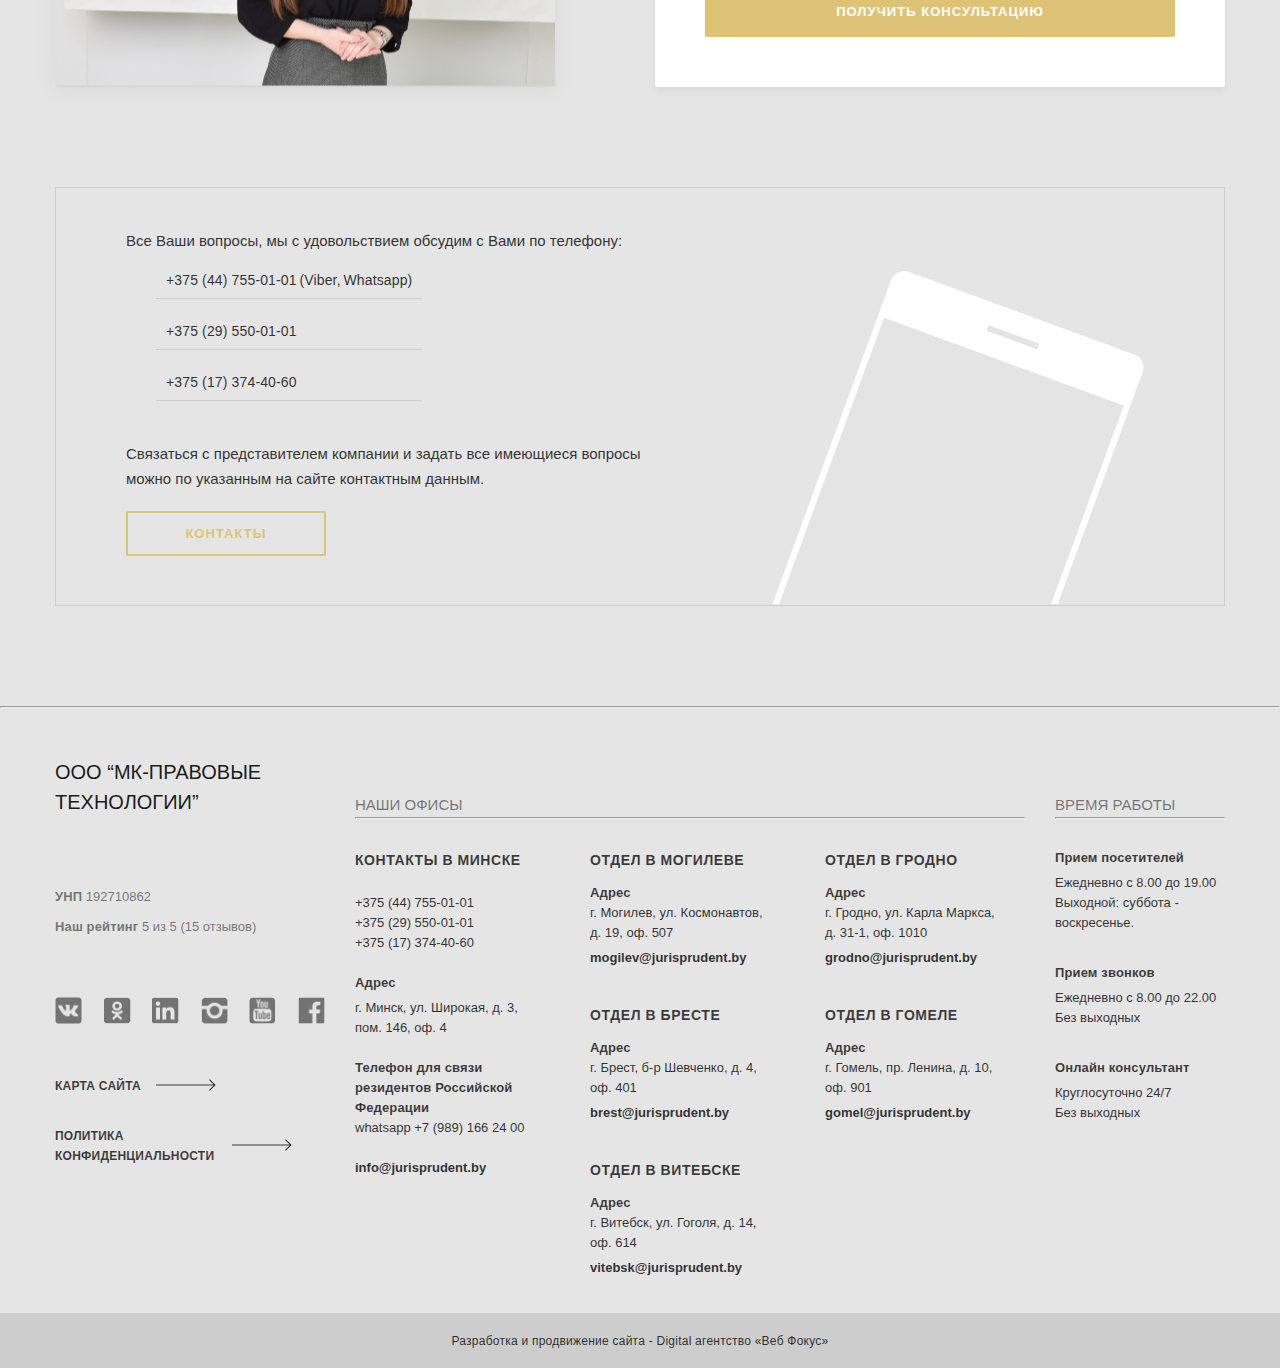
==== commit 365ade2d: "feat: add animation" ====
--- a/business_registration.html
+++ b/business_registration.html
@@ -4,7 +4,7 @@
 <head>
     <meta charset="UTF-8">
     <meta name="viewport" content="width=device-width, initial-scale=1.0">
-    <title>Document</title>
+    <title>Business registration</title>
     <link rel="stylesheet" href="./styles/style.css">
     <link rel="shortcut icon" href="favicon.ico" type="image/x-icon">
 </head>
@@ -20,25 +20,32 @@
                         <option class="select_language_item" value="inglish">английский</option>
                     </select>
                 </div>
-                <div class="version_for_the_visually_impaired">
-                    <img src="./assets/img/version_for_the_visually_impaired.png" alt="version for the visually impaired">
+                <div class="version_for_the_visually_impaired" title="версия для слабовидящих">
+                    <img src="./assets/img/version_for_the_visually_impaired.png"
+                        alt="version for the visually impaired">
                 </div>
                 <div class="header_links_social">
                     <div class="phone_links first_phone">
-                        <a class="phone_links_number" href="tel:+375-44-755-01-01">+375 (44) 755-01-01</a>
-                        <a class="phone_links_a1" href="tel:+375-44-755-01-01">
+                        <a class="phone_links_number" href="tel:+375-44-755-01-01" title="позвонить +375-44-755-01-01">
+                            +375&nbsp;(44)&nbsp;755-01-01
+                        </a>
+                        <a class="phone_links_a1" href="tel:+375-44-755-01-01" title="позвонить +375-44-755-01-01">
                             <img class="phone_links_img" src="./assets/img/a1.png" alt="A1">
                         </a>
-                        <a class="phone_links_viber" href="viber://add?number=+375-44-755-01-01">
+                        <a class="phone_links_viber" href="viber://add?number=+375-44-755-01-01"
+                            title="вызов через viber +375-44-755-01-01">
                             <img class="phone_links_img" src="./assets/img/viber.png" alt="Viber">
                         </a>
-                        <a class="phone_links_whatsapp" href="whatsapp://send?phone=+375-44-755-01-01">
+                        <a class="phone_links_whatsapp" href="whatsapp://send?phone=+375-44-755-01-01"
+                            title="вызов через WhatsApp +375-44-755-01-01">
                             <img class="phone_links_img" src="./assets/img/whatsapp.png" alt="WhatsApp">
                         </a>
                     </div>
                     <div class="phone_links second_phone">
-                        <a class="phone_links_number" href="tel:+375-29-550-01-01">+375 (29) 550-01-01</a>
-                        <a class="phone_links_mts" href="tel:+375-29-550-01-01">
+                        <a class="phone_links_number" href="tel:+375-29-550-01-01" title="позвонить +375-29-550-01-01">
+                            +375&nbsp;(29)&nbsp;550-01-01
+                        </a>
+                        <a class="phone_links_mts" href="tel:+375-29-550-01-01" title="позвонить +375-29-550-01-01">
                             <img class="phone_links_img" src="./assets/img/mts.png" alt="mts">
                         </a>
                     </div>
@@ -51,7 +58,7 @@
                 <div class="header_menu_links">
                     <ul class="header_menu_list">
                         <li class="header_menu_item">
-                            <a href="#">главная</a>
+                            <a href="./index.html">главная</a>
                         </li>
                         <li class="header_menu_item">
                             <a href="#">о нас</a>
@@ -101,11 +108,21 @@
 
     <div class="container">
         <ul class="nav_list">
-            <li class="nav_item nav_item_active">Список услуг</li>
-            <li class="nav_item">Пункт меню</li>
-            <li class="nav_item">Сведения</li>
-            <li class="nav_item">Преимущества</li>
-            <li class="nav_item">Связаться</li>
+            <li class="nav_item nav_item_active">
+                <a href="#list_of_services">Список услуг</a>
+            </li>
+            <li class="nav_item">
+                <a href="#menu_item">Пункт меню</a>
+            </li>
+            <li class="nav_item">
+                <a href="#intelligence">Сведения</a>
+            </li>
+            <li class="nav_item">
+                <a href="#benefits">Преимущества</a>
+            </li>
+            <li class="nav_item">
+                <a href="#contact">Связаться</a>
+            </li>
         </ul>
     </div> <!-- /container -->
 
@@ -113,7 +130,7 @@
 
     <div class="container">
         <div class="registration_services">
-            <h5 class="registration_services_head">список услуг</h5>
+            <h5 class="registration_services_head" id="list_of_services">список услуг</h5>
             <div class="registration_services_pages">
                 <div class="registration_services_page">
                     <div class="registration_services_card">
@@ -241,7 +258,7 @@
 
     <div class="information">
         <div class="container">
-            <h5 class="information_head">Сведения</h5>
+            <h5 class="information_head" id="intelligence">Сведения</h5>
             <p class="information_text">
                 Юридическая компания «МК-Правовые технологии» оказывает полный спектр услуг по подготовке документов для
                 проведения регистрации и реорганизации коммерческих организаций. Комплексный подход позволяет нам
@@ -300,7 +317,7 @@
 
     <div class="container">
         <div class="registration">
-            <h5 class="registration_anchor">
+            <h5 class="registration_anchor" id="menu_item">
                 Название пункта меню страницы
             </h5>
             <h2 class="registration_head">
@@ -447,7 +464,7 @@
                 требуемого для регистрации юридических лиц.
             </p>
             <div class="preparation_advantages">
-                <h5 class="preparation_advantages_head">
+                <h5 class="preparation_advantages_head" id="benefits">
                     Наши преимущества
                 </h5>
                 <div class="preparation_cards">
@@ -519,18 +536,31 @@
 
         <div class="connection">
             <div class="connection_info">
-                <p class="connection_text">
+                <p class="connection_text" id="contact">
                     Все Ваши вопросы, мы с удовольствием обсудим с Вами по телефону:
                 </p>
                 <ul class="connection_list">
                     <li class="connection_item">
-                        +375 (44) 755-01-01 (Viber, Whatsapp)
+                        <a href="tel:+375-44-755-01-01" title="позвонить +375-44-755-01-01">
+                            +375&nbsp;(44)&nbsp;755-01-01
+                        </a>
+                        <a href="viber://add?number=+375-44-755-01-01" title="вызов через viber +375-44-755-01-01">
+                            (Viber,
+                        </a>
+                        <a href="whatsapp://send?phone=+375-44-755-01-01"
+                            title="вызов через WhatsApp +375-44-755-01-01">
+                            Whatsapp)
+                        </a>
                     </li>
                     <li class="connection_item">
-                        +375 (29) 550-01-01
+                        <a href="tel:+375-29-550-01-01" title="позвонить +375 (29) 550-01-01">
+                            +375&nbsp;(29)&nbsp;550-01-01
+                        </a>
                     </li>
                     <li class="connection_item">
-                        +375 (17) 374-40-60
+                        <a href="tel:+375-17-374-40-60" title="позвонить +375 (17) 374-40-60">
+                            +375&nbsp;(17)&nbsp;374-40-60
+                        </a>
                     </li>
                 </ul>
                 <p class="connection_text_bold">
@@ -545,14 +575,6 @@
 
         </div> <!-- /connection -->
     </div> <!-- /container -->
-
-
-
-
-
-
-
-
 
     <hr class="footer_line">
 
@@ -569,22 +591,27 @@
                     5 из 5 (15 отзывов)
                 </p>
                 <div class="footer_links_social">
-                    <a class="footer_social_link" href="#">
+                    <a class="footer_social_link" href="https://vk.com/jurisprudent_by" title="перейти на VK">
                         <img src="./assets/img/vk.png" alt="VK.com">
                     </a>
-                    <a class="footer_social_link" href="#">
+                    <a class="footer_social_link" href="https://ok.ru/group/56436195721452"
+                        title="перейти на Одноклассники">
                         <img src="./assets/img/odnokl.png" alt="OK.ru">
                     </a>
-                    <a class="footer_social_link" href="#">
+                    <a class="footer_social_link" href="https://www.linkedin.com/groups/8780234/"
+                        title="перейти на linkedIn">
                         <img src="./assets/img/in.png" alt="linkedin.com">
                     </a>
-                    <a class="footer_social_link" href="#">
+                    <a class="footer_social_link" href="https://www.instagram.com/jurisprudent.by/"
+                        title="перейти на instagram">
                         <img src="./assets/img/instagr.png" alt="instagram.com">
                     </a>
-                    <a class="footer_social_link" href="#">
+                    <a class="footer_social_link" href="https://www.youtube.com/channel/UCyq8oJkkMILcI8F53AWe_xA/videos"
+                        title="перейти на youtube">
                         <img src="./assets/img/youtube.png" alt="youtube.com">
                     </a>
-                    <a class="footer_social_link" href="#">
+                    <a class="footer_social_link" href="https://www.facebook.com/jurisprudent.by/"
+                        title="перейти на facebook">
                         <img src="./assets/img/facebook.png" alt="facebook.com">
                     </a>
                 </div>
@@ -617,28 +644,39 @@
                             <b>Контакты в Минске</b>
                         </p>
                         <p class="footer_office_main_phone">
-                            +375 (44) 755-01-01
+                            <a href="tel:+375-44-755-01-01" title="позвонить +375-44-755-01-01">
+                                +375&nbsp;(44)&nbsp;755-01-01
+                            </a>
                         </p>
                         <p class="footer_office_main_phone">
-                            +375 (29) 550-01-01
+                            <a href="tel:+375-29-550-01-01" title="позвонить +375-29-550-01-01">
+                                +375&nbsp;(29)&nbsp;550-01-01
+                            </a>
                         </p>
                         <p class="footer_office_main_phone">
-                            +375 (17) 374-40-60
+                            <a href="tel:+375-17-374-40-60" title="позвонить +375-17-374-40-60">
+                                +375&nbsp;(17)&nbsp;374-40-60
+                            </a>
                         </p>
                         <p class="footer_office_address_name">
                             <b>Адрес</b>
                         </p>
                         <p class="footer_office_address">
-                            г. Минск, ул. Широкая, д. 3, пом. 146, оф. 4
+                            г. Минск, ул.&nbsp;Широкая, д.&nbsp;3, пом.&nbsp;146, оф.&nbsp;4
                         </p>
                         <p class="footer_office_phone_for_residents">
                             <b>Телефон для связи резидентов Российской Федерации</b>
                         </p>
                         <p class="footer_office_phone_for_residents_number">
-                            whatsapp +7 (989) 166 24 00
+                            <a href="whatsapp://send?phone= +7-989-166-24-00"
+                                title="вызов через WhatsApp +7 (989) 166 24 00">
+                                whatsapp +7&nbsp;(989)&nbsp;166&nbsp;24&nbsp;00
+                            </a>
                         </p>
                         <p class="footer_office_email">
-                            <b>info@jurisprudent.by</b>
+                            <a href="mailto:info@jurisprudent.by" title="отправить письмо на info@jurisprudent.by">
+                                <b>info@jurisprudent.by</b>
+                            </a>
                         </p>
                     </div>
 
@@ -651,10 +689,13 @@
                                 <b>Адрес</b>
                             </p>
                             <p class="footer_office_secondary_address">
-                                г. Могилев, ул. Космонавтов, д. 19, оф. 507
+                                г. Могилев, ул.&nbsp;Космонавтов, д.&nbsp;19, оф.&nbsp;507
                             </p>
                             <p class="footer_office_secondary_email">
-                                <b>mogilev@jurisprudent.by</b>
+                                <a href="mailto:mogilev@jurisprudent.by"
+                                    title="отправить письмо на mogilev@jurisprudent.by">
+                                    <b>mogilev@jurisprudent.by</b>
+                                </a>
                             </p>
                         </div>
 
@@ -666,10 +707,13 @@
                                 <b>Адрес</b>
                             </p>
                             <p class="footer_office_secondary_address">
-                                г. Брест, б-р Шевченко, д. 4, оф. 401
+                                г. Брест, б-р&nbsp;Шевченко, д.&nbsp;4, оф.&nbsp;401
                             </p>
                             <p class="footer_office_secondary_email">
-                                <b>brest@jurisprudent.by</b>
+                                <a href="mailto:brest@jurisprudent.by"
+                                    title="отправить письмо на brest@jurisprudent.by">
+                                    <b>brest@jurisprudent.by</b>
+                                </a>
                             </p>
                         </div>
 
@@ -681,10 +725,13 @@
                                 <b>Адрес</b>
                             </p>
                             <p class="footer_office_secondary_address">
-                                г. Витебск, ул.Гоголя, д. 14, оф. 614
+                                г. Витебск, ул.&nbsp;Гоголя, д.&nbsp;14, оф.&nbsp;614
                             </p>
                             <p class="footer_office_secondary_email">
-                                <b>vitebsk@jurisprudent.by</b>
+                                <a href="mailto:vitebsk@jurisprudent.by"
+                                    title="отправить письмо на vitebsk@jurisprudent.by">
+                                    <b>vitebsk@jurisprudent.by</b>
+                                </a>
                             </p>
                         </div>
                     </div>
@@ -698,10 +745,13 @@
                                 <b>Адрес</b>
                             </p>
                             <p class="footer_office_secondary_address">
-                                г. Гродно, ул. Карла Маркса, д. 31-1, оф. 1010
+                                г. Гродно, ул.&nbsp;Карла&nbsp;Маркса, д.&nbsp;31-1, оф.&nbsp;1010
                             </p>
                             <p class="footer_office_secondary_email">
-                                <b>grodno@jurisprudent.by</b>
+                                <a href="mailto:grodno@jurisprudent.by"
+                                    title="отправить письмо на grodno@jurisprudent.by">
+                                    <b>grodno@jurisprudent.by</b>
+                                </a>
                             </p>
                         </div>
 
@@ -713,10 +763,13 @@
                                 <b>Адрес</b>
                             </p>
                             <p class="footer_office_secondary_address">
-                                г. Гомель, пр. Ленина, д. 10, оф. 901
+                                г. Гомель, пр.&nbsp;Ленина, д.&nbsp;10, оф.&nbsp;901
                             </p>
                             <p class="footer_office_secondary_email">
-                                <b>gomel@jurisprudent.by</b>
+                                <a href="mailto:gomel@jurisprudent.by"
+                                    title="отправить письмо на gomel@jurisprudent.by">
+                                    <b>gomel@jurisprudent.by</b>
+                                </a>
                             </p>
                         </div>
                     </div>
--- a/styles/style.css
+++ b/styles/style.css
@@ -48,6 +48,7 @@
   display: -ms-flexbox;
   display: flex;
   width: 100%;
+  height: 150px;
   padding: 15px 0;
   -ms-flex-wrap: wrap;
       flex-wrap: wrap;
@@ -70,6 +71,7 @@
 }
 
 .header_links {
+  height: 20px;
   margin-bottom: 35px;
 }
 
@@ -100,6 +102,7 @@
   border: 0;
   outline: 0;
   background-color: transparent;
+  cursor: pointer;
 }
 
 .version_for_the_visually_impaired {
@@ -115,11 +118,6 @@
 .version_for_the_visually_impaired img {
   height: 21.875px;
   width: 32.08333206176758px;
-}
-
-.version_for_the_visually_impaired img:hover {
-  -webkit-filter: invert(30%);
-          filter: invert(30%);
 }
 
 .header_links_social,
@@ -288,20 +286,32 @@
   cursor: pointer;
 }
 
-.main_slider_arrow_left {
-  position: absolute;
-  top: auto;
-  right: auto;
-  bottom: 121px;
-  left: 24px;
-}
-
+.main_slider_arrow_left,
 .main_slider_arrow_right {
   position: absolute;
   top: auto;
   right: auto;
-  bottom: 121px;
-  left: 85px;
+  bottom: 100px;
+  display: -webkit-box;
+  display: -ms-flexbox;
+  display: flex;
+  width: 60px;
+  height: 60px;
+  -webkit-box-align: center;
+      -ms-flex-align: center;
+          align-items: center;
+  -webkit-box-pack: center;
+      -ms-flex-pack: center;
+          justify-content: center;
+  cursor: pointer;
+}
+
+.main_slider_arrow_left {
+  left: 0px;
+}
+
+.main_slider_arrow_right {
+  left: 60px;
 }
 
 .features {
@@ -320,7 +330,6 @@
   display: flex;
   width: 270px;
   height: 285px;
-  margin: 30px 0px;
   padding: 40px 0px 0px 0px;
   -webkit-box-orient: vertical;
   -webkit-box-direction: normal;
@@ -387,6 +396,8 @@
   background-position: center right;
   background-repeat: no-repeat no-repeat;
   background-size: auto;
+  -webkit-box-shadow: 0px 4px 10px rgba(0, 0, 0, 0.05);
+          box-shadow: 0px 4px 10px rgba(0, 0, 0, 0.05);
 }
 
 .legal_support_business_context {
@@ -480,6 +491,8 @@
       -ms-flex-pack: justify;
           justify-content: space-between;
   background-color: #FFFFFF;
+  -webkit-box-shadow: 0px 4px 10px rgba(0, 0, 0, 0.05);
+          box-shadow: 0px 4px 10px rgba(0, 0, 0, 0.05);
 }
 
 .activities_card_content {
@@ -619,6 +632,8 @@
 .activities_slider_img {
   width: 100%;
   height: 100%;
+  -webkit-filter: drop-shadow(0px 4px 4px rgba(0, 0, 0, 0.25));
+          filter: drop-shadow(0px 4px 4px rgba(0, 0, 0, 0.25));
 }
 
 .activities_slider_arrow_left,
@@ -626,6 +641,7 @@
   position: absolute;
   top: 265px;
   bottom: auto;
+  cursor: pointer;
 }
 
 .activities_slider_arrow_left {
@@ -691,7 +707,8 @@
       -ms-flex-direction: column;
           flex-direction: column;
   background: #FFFFFF;
-  background-image: url(./../assets/img/review.png);
+  background: -webkit-gradient(linear, left bottom, left top, from(rgba(255, 255, 255, 0.6)), to(rgba(255, 255, 255, 0.6))), url(./../assets/img/review2.png);
+  background: linear-gradient(0deg, rgba(255, 255, 255, 0.6), rgba(255, 255, 255, 0.6)), url(./../assets/img/review2.png);
   background-position: center top;
   background-repeat: no-repeat no-repeat;
   background-size: auto;
@@ -815,17 +832,27 @@
   position: absolute;
   top: 0;
   bottom: auto;
+  left: auto;
+  display: -webkit-box;
+  display: -ms-flexbox;
+  display: flex;
+  width: 60px;
+  height: 60px;
+  -webkit-box-align: center;
+      -ms-flex-align: center;
+          align-items: center;
+  -webkit-box-pack: center;
+      -ms-flex-pack: center;
+          justify-content: center;
   cursor: pointer;
 }
 
 .review_slider_navigation_arrow_left {
-  left: 24px;
-  right: auto;
+  right: 60px;
 }
 
 .review_slider_navigation_arrow_right {
-  right: 24px;
-  left: auto;
+  right: 0;
 }
 
 .partners {
@@ -897,8 +924,7 @@
 
 .partners_logo_img {
   margin: auto 10px;
-  -webkit-filter: grayscale(100%);
-          filter: grayscale(100%);
+  cursor: pointer;
 }
 
 .triangles {
@@ -973,6 +999,8 @@
   position: relative;
   padding: 40px 50px 45px 50px;
   background-color: #FFFFFF;
+  -webkit-box-shadow: 0px 4px 10px rgba(0, 0, 0, 0.05);
+          box-shadow: 0px 4px 10px rgba(0, 0, 0, 0.05);
 }
 
 .triangle_first,
@@ -1053,6 +1081,8 @@
   height: 140px;
   margin-bottom: 30px;
   background-color: #FFFFFF;
+  -webkit-box-shadow: 0px 4px 10px rgba(0, 0, 0, 0.05);
+          box-shadow: 0px 4px 10px rgba(0, 0, 0, 0.05);
 }
 
 .service_list_card:nth-child(odd) {
@@ -1175,7 +1205,7 @@
   display: -ms-flexbox;
   display: flex;
   width: 100%;
-  padding-top: 80px;
+  padding-top: 20px;
   background-color: #FFFFFF;
 }
 
@@ -1185,6 +1215,7 @@
   display: flex;
   width: 100%;
   height: 394px;
+  padding-top: 60px;
   -webkit-box-orient: horizontal;
   -webkit-box-direction: normal;
       -ms-flex-direction: row;
@@ -1538,6 +1569,9 @@
   width: 570px;
   padding: 40px 50px 50px 50px;
   background-color: #FFFFFF;
+  -webkit-box-shadow: 0px 4px 10px rgba(0, 0, 0, 0.05);
+          box-shadow: 0px 4px 10px rgba(0, 0, 0, 0.05);
+  border-radius: 3px;
 }
 
 .cooperation_form_name_label {
@@ -1822,6 +1856,10 @@
   margin-bottom: 50px;
 }
 
+.footer_social_link {
+  cursor: pointer;
+}
+
 .footer_social_link img {
   width: 27px;
   height: 27px;
@@ -1969,7 +2007,7 @@
   text-transform: uppercase;
 }
 
-.footer_office_main_phone {
+.footer_office_main_phone a {
   font-family: "Lato_Light", sans-serif;
   font-size: 13px;
   font-style: normal;
@@ -2019,6 +2057,9 @@
 
 .footer_office_phone_for_residents_number {
   margin-bottom: 20px;
+}
+
+.footer_office_phone_for_residents_number a {
   font-family: "Lato_Light", sans-serif;
   font-size: 13px;
   font-style: normal;
@@ -2029,7 +2070,7 @@
   color: rgba(0, 0, 0, 0.8);
 }
 
-.footer_office_email {
+.footer_office_email a {
   font-family: "Commissioner_Regular", sans-serif;
   font-size: 13px;
   font-style: normal;
@@ -2098,7 +2139,7 @@
   color: rgba(0, 0, 0, 0.8);
 }
 
-.footer_office_secondary_email {
+.footer_office_secondary_email a {
   font-family: "Lato_Regular", sans-serif;
   font-size: 13px;
   font-style: normal;
@@ -2283,13 +2324,17 @@
       -ms-flex-pack: end;
           justify-content: flex-end;
   padding-top: 35px;
-  margin-bottom: 80px;
 }
 
 .nav_item {
   margin-left: 30px;
   padding-bottom: 15px;
   list-style: none;
+  border-bottom: 5px solid transparent;
+  cursor: pointer;
+}
+
+.nav_item a {
   font-family: "Lato_Regular", sans-serif;
   font-size: 16px;
   font-style: normal;
@@ -2298,13 +2343,14 @@
   letter-spacing: 0.02em;
   text-align: left;
   color: rgba(0, 0, 0, 0.75);
-  border-bottom: 5px solid transparent;
-  cursor: pointer;
 }
 
 .nav_item_active {
+  border-bottom: 5px solid #DEC377;
+}
+
+.nav_item_active a {
   color: #DEC377;
-  border-bottom: 5px solid #DEC377;
 }
 
 .nav_line {
@@ -2378,6 +2424,8 @@
       -ms-flex-align: start;
           align-items: flex-start;
   background-color: #FFFFFF;
+  -webkit-box-shadow: 0px 4px 10px rgba(0, 0, 0, 0.05);
+          box-shadow: 0px 4px 10px rgba(0, 0, 0, 0.05);
 }
 
 .registration_services_card_info {
@@ -2420,6 +2468,12 @@
   color: rgba(0, 0, 0, 0.5);
   text-decoration: none;
   text-transform: uppercase;
+}
+
+.registration_services_card_img {
+  width: 60px;
+  height: 60px;
+  border-radius: 2px;
 }
 
 .registration_services_card_img img {
@@ -2498,6 +2552,7 @@
   letter-spacing: 0.02em;
   text-align: center;
   color: rgba(0, 0, 0, 0.3);
+  cursor: pointer;
 }
 
 .registration_services_page_numbers_item_active {
@@ -2697,7 +2752,8 @@
   width: 100%;
   height: 120px;
   background-color: #FFFFFF;
-  background-image: url("./../assets/img/consultation.png");
+  background: -webkit-gradient(linear, left bottom, left top, from(rgba(0, 0, 0, 0.3)), to(rgba(0, 0, 0, 0.3))), url("./../assets/img/consultation2.png");
+  background: linear-gradient(0deg, rgba(0, 0, 0, 0.3), rgba(0, 0, 0, 0.3)), url("./../assets/img/consultation2.png");
   background-position: center center;
   background-repeat: no-repeat no-repeat;
   background-size: auto;
@@ -2891,6 +2947,8 @@
       -ms-flex-align: start;
           align-items: flex-start;
   margin-bottom: 100px;
+  -webkit-filter: drop-shadow(0px 4px 10px rgba(0, 0, 0, 0.05));
+          filter: drop-shadow(0px 4px 10px rgba(0, 0, 0, 0.05));
 }
 
 .documents_head {
@@ -3047,6 +3105,11 @@
   text-align: left;
   color: rgba(0, 0, 0, 0.9);
   background-color: #E5E5E5;
+}
+
+.aspect_info {
+  -webkit-filter: drop-shadow(0px 4px 10px rgba(0, 0, 0, 0.05));
+          filter: drop-shadow(0px 4px 10px rgba(0, 0, 0, 0.05));
 }
 
 .picture2 {
@@ -3278,6 +3341,10 @@
   padding: 5px 10px;
   margin-bottom: 15px;
   border-bottom: 1px solid rgba(0, 0, 0, 0.1);
+}
+
+.connection_item a {
+  display: inline-block;
   font-family: "Lato_Light", sans-serif;
   font-size: 14px;
   font-style: normal;
@@ -3337,4 +3404,579 @@
   background-repeat: no-repeat no-repeat;
   background-size: auto;
 }
+
+.version_for_the_visually_impaired {
+  -webkit-transition: all .3s ease-in-out;
+  -moz--transition: all .3s ease-in-out;
+  transition: all .3s ease-in-out;
+  -webkit-filter: none;
+          filter: none;
+}
+
+.version_for_the_visually_impaired img:hover {
+  -webkit-filter: drop-shadow(0px 0px 1px black);
+          filter: drop-shadow(0px 0px 1px black);
+}
+
+.phone_links_number,
+.phone_links_img,
+#search {
+  -webkit-transition: all .3s ease-in-out;
+  -moz--transition: all .3s ease-in-out;
+  transition: all .3s ease-in-out;
+  -webkit-filter: none;
+          filter: none;
+}
+
+.phone_links_number:hover,
+.phone_links_img:hover,
+#search:hover {
+  -webkit-filter: drop-shadow(0px 0px 1px black);
+          filter: drop-shadow(0px 0px 1px black);
+}
+
+.header_menu_item a {
+  -webkit-transition: all .3s ease-in-out;
+  -moz--transition: all .3s ease-in-out;
+  transition: all .3s ease-in-out;
+  -webkit-filter: none;
+          filter: none;
+}
+
+.header_menu_item a:hover {
+  color: #DEC377;
+}
+
+.header_menu_item a:after {
+  background-color: #DEC377;
+  display: block;
+  content: "";
+  height: 1px;
+  width: 0%;
+  -webkit-transition: width 0.3s ease-in-out;
+  -moz--transition: width 0.3s ease-in-out;
+  transition: width 0.3s ease-in-out;
+}
+
+.header_menu_item a:hover:after,
+.header_menu_item a:focus:after {
+  width: 100%;
+}
+
+.main_slider_button {
+  -webkit-transition: background-color 0.3s ease-in-out;
+  -moz--transition: background-color 0.3s ease-in-out;
+  transition: background-color 0.3s ease-in-out;
+}
+
+.main_slider_button:hover {
+  background-color: #AB8B2F;
+}
+
+.main_slider_arrow_left {
+  -webkit-transition: left .3s ease-in-out;
+  -moz--transition: left .3s ease-in-out;
+  transition: left .3s ease-in-out;
+  -webkit-animation-direction: alternate;
+          animation-direction: alternate;
+}
+
+.main_slider_arrow_left:hover {
+  -webkit-animation: move_main_slider_arrow_left 1s infinite alternate;
+          animation: move_main_slider_arrow_left 1s infinite alternate;
+  -webkit-filter: drop-shadow(0px 0px 1px black);
+          filter: drop-shadow(0px 0px 1px black);
+}
+
+@-webkit-keyframes move_main_slider_arrow_left {
+  0% {
+    left: 0px;
+  }
+  50% {
+    left: -5px;
+  }
+  100% {
+    left: 0px;
+  }
+}
+
+@keyframes move_main_slider_arrow_left {
+  0% {
+    left: 0px;
+  }
+  50% {
+    left: -5px;
+  }
+  100% {
+    left: 0px;
+  }
+}
+
+.main_slider_arrow_right {
+  -webkit-transition: left .3s ease-in-out;
+  -moz--transition: left .3s ease-in-out;
+  transition: left .3s ease-in-out;
+  -webkit-animation-direction: alternate;
+          animation-direction: alternate;
+}
+
+.main_slider_arrow_right:hover {
+  -webkit-animation: move_main_slider_arrow_right 1s infinite alternate;
+          animation: move_main_slider_arrow_right 1s infinite alternate;
+  -webkit-filter: drop-shadow(0px 0px 1px black);
+          filter: drop-shadow(0px 0px 1px black);
+}
+
+@-webkit-keyframes move_main_slider_arrow_right {
+  0% {
+    left: 60px;
+  }
+  50% {
+    left: 65px;
+  }
+  100% {
+    left: 60px;
+  }
+}
+
+@keyframes move_main_slider_arrow_right {
+  0% {
+    left: 60px;
+  }
+  50% {
+    left: 65px;
+  }
+  100% {
+    left: 60px;
+  }
+}
+
+.activities_card_link {
+  -webkit-transition: all .3s ease-in-out;
+  -moz--transition: all .3s ease-in-out;
+  transition: all .3s ease-in-out;
+  -webkit-filter: none;
+          filter: none;
+}
+
+.activities_card_link:hover {
+  -webkit-filter: drop-shadow(0px 0px 1px black);
+          filter: drop-shadow(0px 0px 1px black);
+}
+
+.activities_button {
+  -webkit-transition: background-color 0.3s ease-in-out;
+  -moz--transition: background-color 0.3s ease-in-out;
+  transition: background-color 0.3s ease-in-out;
+}
+
+.activities_button:hover {
+  background-color: #AB8B2F;
+}
+
+.activities_slider_arrow_left {
+  -webkit-transition: left .3s ease-in-out;
+  -moz--transition: left .3s ease-in-out;
+  transition: left .3s ease-in-out;
+  -webkit-animation-direction: alternate;
+          animation-direction: alternate;
+}
+
+.activities_slider_arrow_left:hover {
+  -webkit-animation: move_activities_slider_arrow_left 1s infinite alternate;
+          animation: move_activities_slider_arrow_left 1s infinite alternate;
+  -webkit-filter: drop-shadow(0px 0px 1px black);
+          filter: drop-shadow(0px 0px 1px black);
+}
+
+@-webkit-keyframes move_activities_slider_arrow_left {
+  0% {
+    left: -35px;
+  }
+  50% {
+    left: -40px;
+  }
+  100% {
+    left: -35px;
+  }
+}
+
+@keyframes move_activities_slider_arrow_left {
+  0% {
+    left: -35px;
+  }
+  50% {
+    left: -40px;
+  }
+  100% {
+    left: -35px;
+  }
+}
+
+.activities_slider_arrow_right {
+  -webkit-transition: right .3s ease-in-out;
+  -moz--transition: right .3s ease-in-out;
+  transition: right .3s ease-in-out;
+  -webkit-animation-direction: alternate;
+          animation-direction: alternate;
+}
+
+.activities_slider_arrow_right:hover {
+  -webkit-animation: move_activities_slider_arrow_right 1s infinite alternate;
+          animation: move_activities_slider_arrow_right 1s infinite alternate;
+  -webkit-filter: drop-shadow(0px 0px 1px black);
+          filter: drop-shadow(0px 0px 1px black);
+}
+
+@-webkit-keyframes move_activities_slider_arrow_right {
+  0% {
+    right: -35px;
+  }
+  50% {
+    right: -40px;
+  }
+  100% {
+    right: -35px;
+  }
+}
+
+@keyframes move_activities_slider_arrow_right {
+  0% {
+    right: -35px;
+  }
+  50% {
+    right: -40px;
+  }
+  100% {
+    right: -35px;
+  }
+}
+
+.review_card_link {
+  -webkit-transition: all .3s ease-in-out;
+  -moz--transition: all .3s ease-in-out;
+  transition: all .3s ease-in-out;
+  -webkit-filter: none;
+          filter: none;
+}
+
+.review_card_link:hover {
+  -webkit-filter: drop-shadow(0px 0px 1px black);
+          filter: drop-shadow(0px 0px 1px black);
+}
+
+.review_slider_navigation_all {
+  -webkit-transition: background-color 0.3s ease-in-out;
+  -moz--transition: background-color 0.3s ease-in-out;
+  transition: background-color 0.3s ease-in-out;
+}
+
+.review_slider_navigation_all:hover {
+  background-color: #AB8B2F;
+}
+
+.review_slider_navigation_arrow_left {
+  -webkit-transition: right .3s ease-in-out;
+  -moz--transition: right .3s ease-in-out;
+  transition: right .3s ease-in-out;
+  -webkit-animation-direction: alternate;
+          animation-direction: alternate;
+}
+
+.review_slider_navigation_arrow_left:hover {
+  -webkit-animation: move_review_slider_navigation_arrow_left 1s infinite alternate;
+          animation: move_review_slider_navigation_arrow_left 1s infinite alternate;
+  -webkit-filter: drop-shadow(0px 0px 1px black);
+          filter: drop-shadow(0px 0px 1px black);
+}
+
+@-webkit-keyframes move_review_slider_navigation_arrow_left {
+  0% {
+    right: 60px;
+  }
+  50% {
+    right: 65px;
+  }
+  100% {
+    right: 60px;
+  }
+}
+
+@keyframes move_review_slider_navigation_arrow_left {
+  0% {
+    right: 60px;
+  }
+  50% {
+    right: 65px;
+  }
+  100% {
+    right: 60px;
+  }
+}
+
+.review_slider_navigation_arrow_right {
+  -webkit-transition: right .3s ease-in-out;
+  -moz--transition: right .3s ease-in-out;
+  transition: right .3s ease-in-out;
+  -webkit-animation-direction: alternate;
+          animation-direction: alternate;
+}
+
+.review_slider_navigation_arrow_right:hover {
+  -webkit-animation: move_review_slider_navigation_arrow_right 1s infinite alternate;
+          animation: move_review_slider_navigation_arrow_right 1s infinite alternate;
+  -webkit-filter: drop-shadow(0px 0px 1px black);
+          filter: drop-shadow(0px 0px 1px black);
+}
+
+@-webkit-keyframes move_review_slider_navigation_arrow_right {
+  0% {
+    right: 0px;
+  }
+  50% {
+    right: -5px;
+  }
+  100% {
+    right: 0px;
+  }
+}
+
+@keyframes move_review_slider_navigation_arrow_right {
+  0% {
+    right: 0px;
+  }
+  50% {
+    right: -5px;
+  }
+  100% {
+    right: 0px;
+  }
+}
+
+.partners_info_button button {
+  -webkit-transition: all .3s ease-in-out;
+  -moz--transition: all .3s ease-in-out;
+  transition: all .3s ease-in-out;
+}
+
+.partners_info_button button:hover {
+  color: #FFFFFF;
+  background-color: #DEC377;
+}
+
+.partners_logo_img {
+  -webkit-filter: grayscale(100%);
+          filter: grayscale(100%);
+}
+
+.partners_logo_img:hover {
+  -webkit-filter: grayscale(0);
+          filter: grayscale(0);
+}
+
+.service_list_link {
+  -webkit-transition: all .3s ease-in-out;
+  -moz--transition: all .3s ease-in-out;
+  transition: all .3s ease-in-out;
+  -webkit-filter: none;
+          filter: none;
+}
+
+.service_list_link:hover {
+  -webkit-filter: drop-shadow(0px 0px 1px black);
+          filter: drop-shadow(0px 0px 1px black);
+}
+
+.service_list_all_button button {
+  -webkit-transition: background-color 0.3s ease-in-out;
+  -moz--transition: background-color 0.3s ease-in-out;
+  transition: background-color 0.3s ease-in-out;
+}
+
+.service_list_all_button button:hover {
+  background-color: #AB8B2F;
+}
+
+.cooperation_form_button {
+  -webkit-transition: background-color 0.3s ease-in-out;
+  -moz--transition: background-color 0.3s ease-in-out;
+  transition: background-color 0.3s ease-in-out;
+}
+
+.cooperation_form_button:hover {
+  background-color: #AB8B2F;
+}
+
+.cost_button {
+  -webkit-transition: background-color 0.3s ease-in-out;
+  -moz--transition: background-color 0.3s ease-in-out;
+  transition: background-color 0.3s ease-in-out;
+}
+
+.cost_button:hover {
+  background-color: #AB8B2F;
+}
+
+.footer_social_link img {
+  -webkit-transition: all .3s ease-in-out;
+  -moz--transition: all .3s ease-in-out;
+  transition: all .3s ease-in-out;
+  -webkit-filter: none;
+          filter: none;
+}
+
+.footer_social_link img:hover {
+  -webkit-filter: drop-shadow(0px 0px 1px black);
+          filter: drop-shadow(0px 0px 1px black);
+}
+
+.footer_links_map {
+  -webkit-transition: all .3s ease-in-out;
+  -moz--transition: all .3s ease-in-out;
+  transition: all .3s ease-in-out;
+}
+
+.footer_links_map:hover .footer_links_map_arrow {
+  -webkit-animation: move_footer_links_map_arrow 1s infinite alternate;
+          animation: move_footer_links_map_arrow 1s infinite alternate;
+}
+
+.footer_links_politics {
+  -webkit-transition: all .3s ease-in-out;
+  -moz--transition: all .3s ease-in-out;
+  transition: all .3s ease-in-out;
+}
+
+.footer_links_politics:hover .footer_links_politics_arrow {
+  -webkit-animation: move_footer_links_map_arrow 1s infinite alternate;
+          animation: move_footer_links_map_arrow 1s infinite alternate;
+}
+
+@-webkit-keyframes move_footer_links_map_arrow {
+  0% {
+    margin-left: 0px;
+  }
+  50% {
+    margin-left: 5px;
+  }
+  100% {
+    margin-left: 0px;
+  }
+}
+
+@keyframes move_footer_links_map_arrow {
+  0% {
+    margin-left: 0px;
+  }
+  50% {
+    margin-left: 5px;
+  }
+  100% {
+    margin-left: 0px;
+  }
+}
+
+.main_button {
+  -webkit-transition: background-color 0.3s ease-in-out;
+  -moz--transition: background-color 0.3s ease-in-out;
+  transition: background-color 0.3s ease-in-out;
+}
+
+.main_button:hover {
+  background-color: #AB8B2F;
+}
+
+.registration_services_card_link {
+  -webkit-transition: all .3s ease-in-out;
+  -moz--transition: all .3s ease-in-out;
+  transition: all .3s ease-in-out;
+  -webkit-filter: none;
+          filter: none;
+}
+
+.registration_services_card_link:hover {
+  -webkit-filter: drop-shadow(0px 0px 1px black);
+          filter: drop-shadow(0px 0px 1px black);
+}
+
+.registration_services_page_numbers_item,
+.registration_services_page_arrow_left,
+.registration_services_page_arrow_right {
+  -webkit-transition: all .3s ease-in-out;
+  -moz--transition: all .3s ease-in-out;
+  transition: all .3s ease-in-out;
+  -webkit-filter: none;
+          filter: none;
+}
+
+.registration_services_page_numbers_item:hover,
+.registration_services_page_arrow_left:hover,
+.registration_services_page_arrow_right:hover {
+  -webkit-filter: drop-shadow(0px 0px 1px black);
+          filter: drop-shadow(0px 0px 1px black);
+}
+
+.consultation_button {
+  -webkit-transition: background-color 0.3s ease-in-out;
+  -moz--transition: background-color 0.3s ease-in-out;
+  transition: background-color 0.3s ease-in-out;
+}
+
+.consultation_button:hover {
+  background-color: #AB8B2F;
+}
+
+.connection_item a {
+  -webkit-transition: all .3s ease-in-out;
+  -moz--transition: all .3s ease-in-out;
+  transition: all .3s ease-in-out;
+  -webkit-filter: none;
+          filter: none;
+}
+
+.connection_item a:hover {
+  -webkit-filter: drop-shadow(0px 0px 1px black);
+          filter: drop-shadow(0px 0px 1px black);
+}
+
+.connection_button {
+  -webkit-transition: all .3s ease-in-out;
+  -moz--transition: all .3s ease-in-out;
+  transition: all .3s ease-in-out;
+}
+
+.connection_button:hover {
+  color: #FFFFFF;
+  background-color: #DEC377;
+}
+
+.nav_item {
+  -webkit-transition: color .3s ease-in-out;
+  -moz--transition: color .3s ease-in-out;
+  transition: color .3s ease-in-out;
+}
+
+.nav_item:hover a {
+  color: #DEC377;
+}
+
+.cooperation_form_name,
+.cooperation_form_phone {
+  border-top: 1px solid transparent;
+  border-right: 1px solid transparent;
+  border-left: 1px solid transparent;
+  border-radius: 4px;
+  outline: 0;
+  outline-offset: 0;
+}
+
+.cooperation_form_name:hover,
+.cooperation_form_phone:hover {
+  border-bottom: 1px solid #DEC377;
+}
+
+.cooperation_form_name:focus,
+.cooperation_form_phone:focus {
+  border: 1px solid #AB8B2F;
+}
 /*# sourceMappingURL=style.css.map */